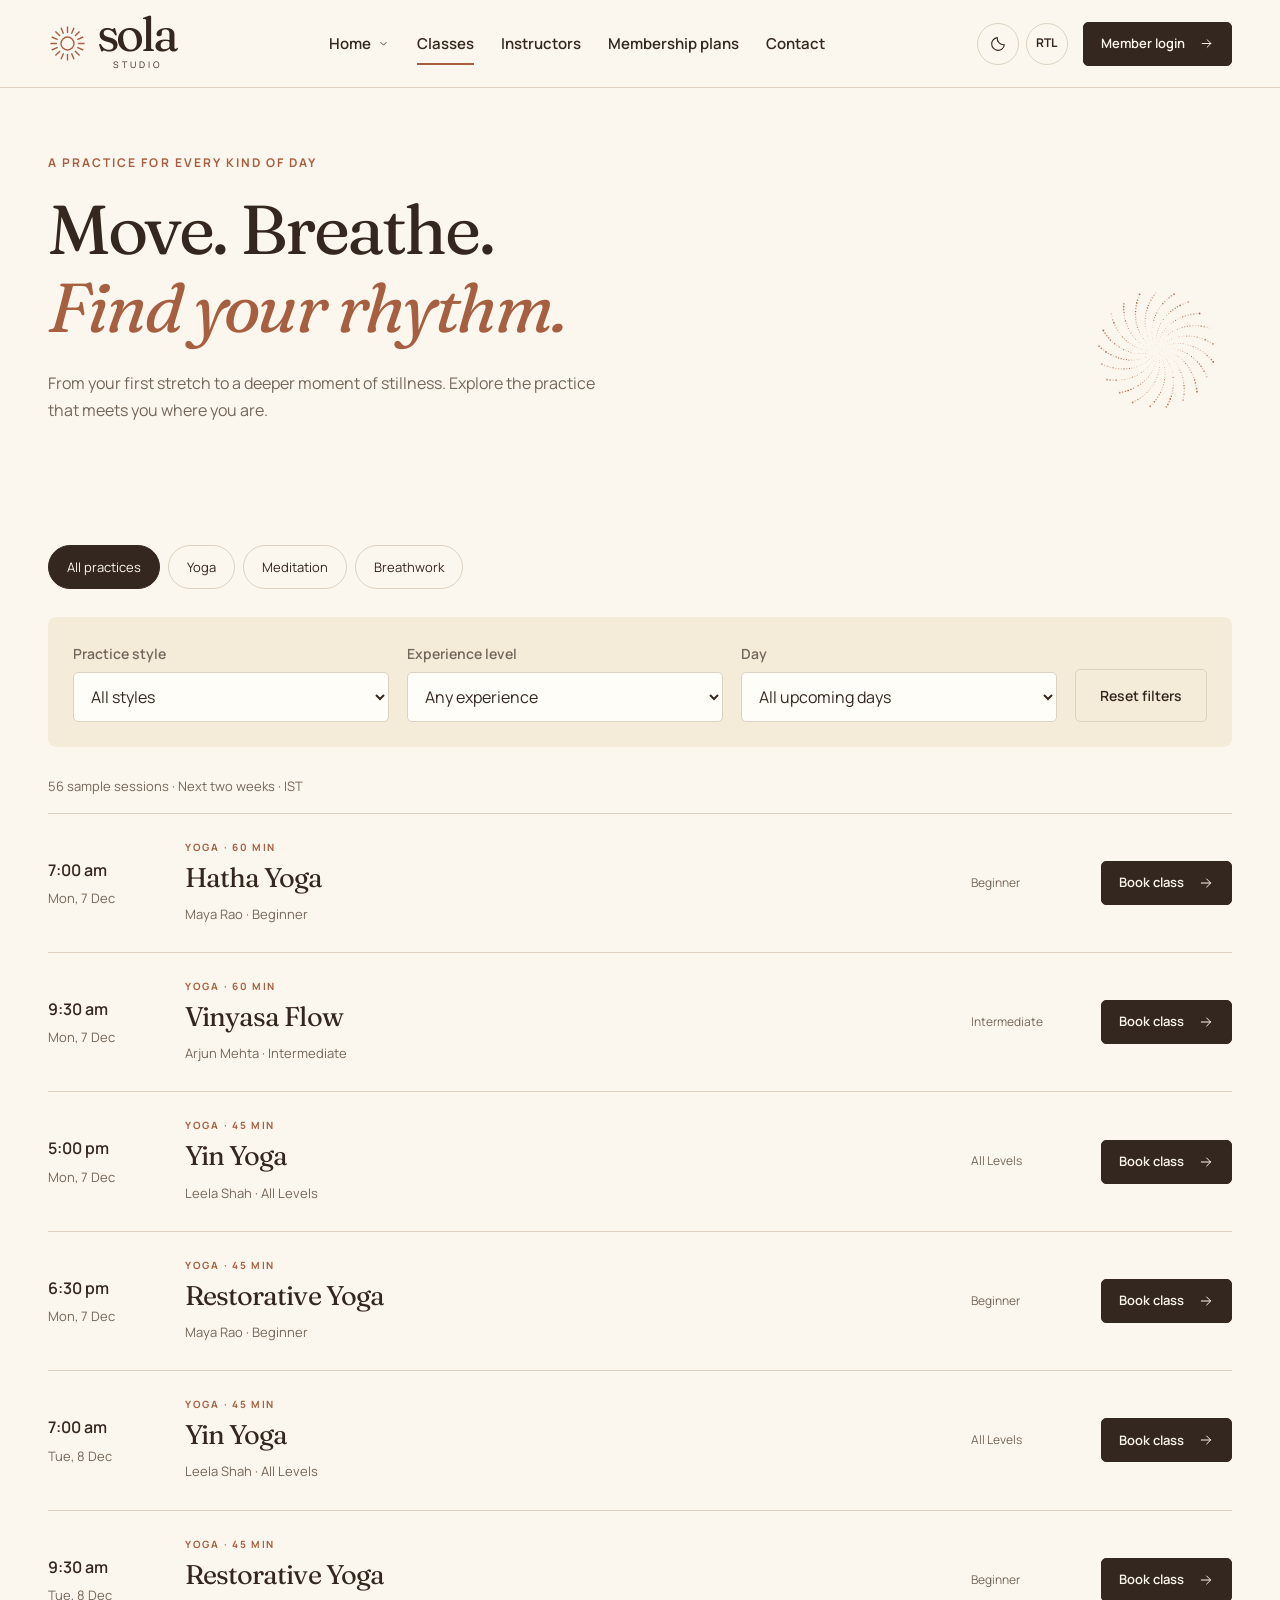
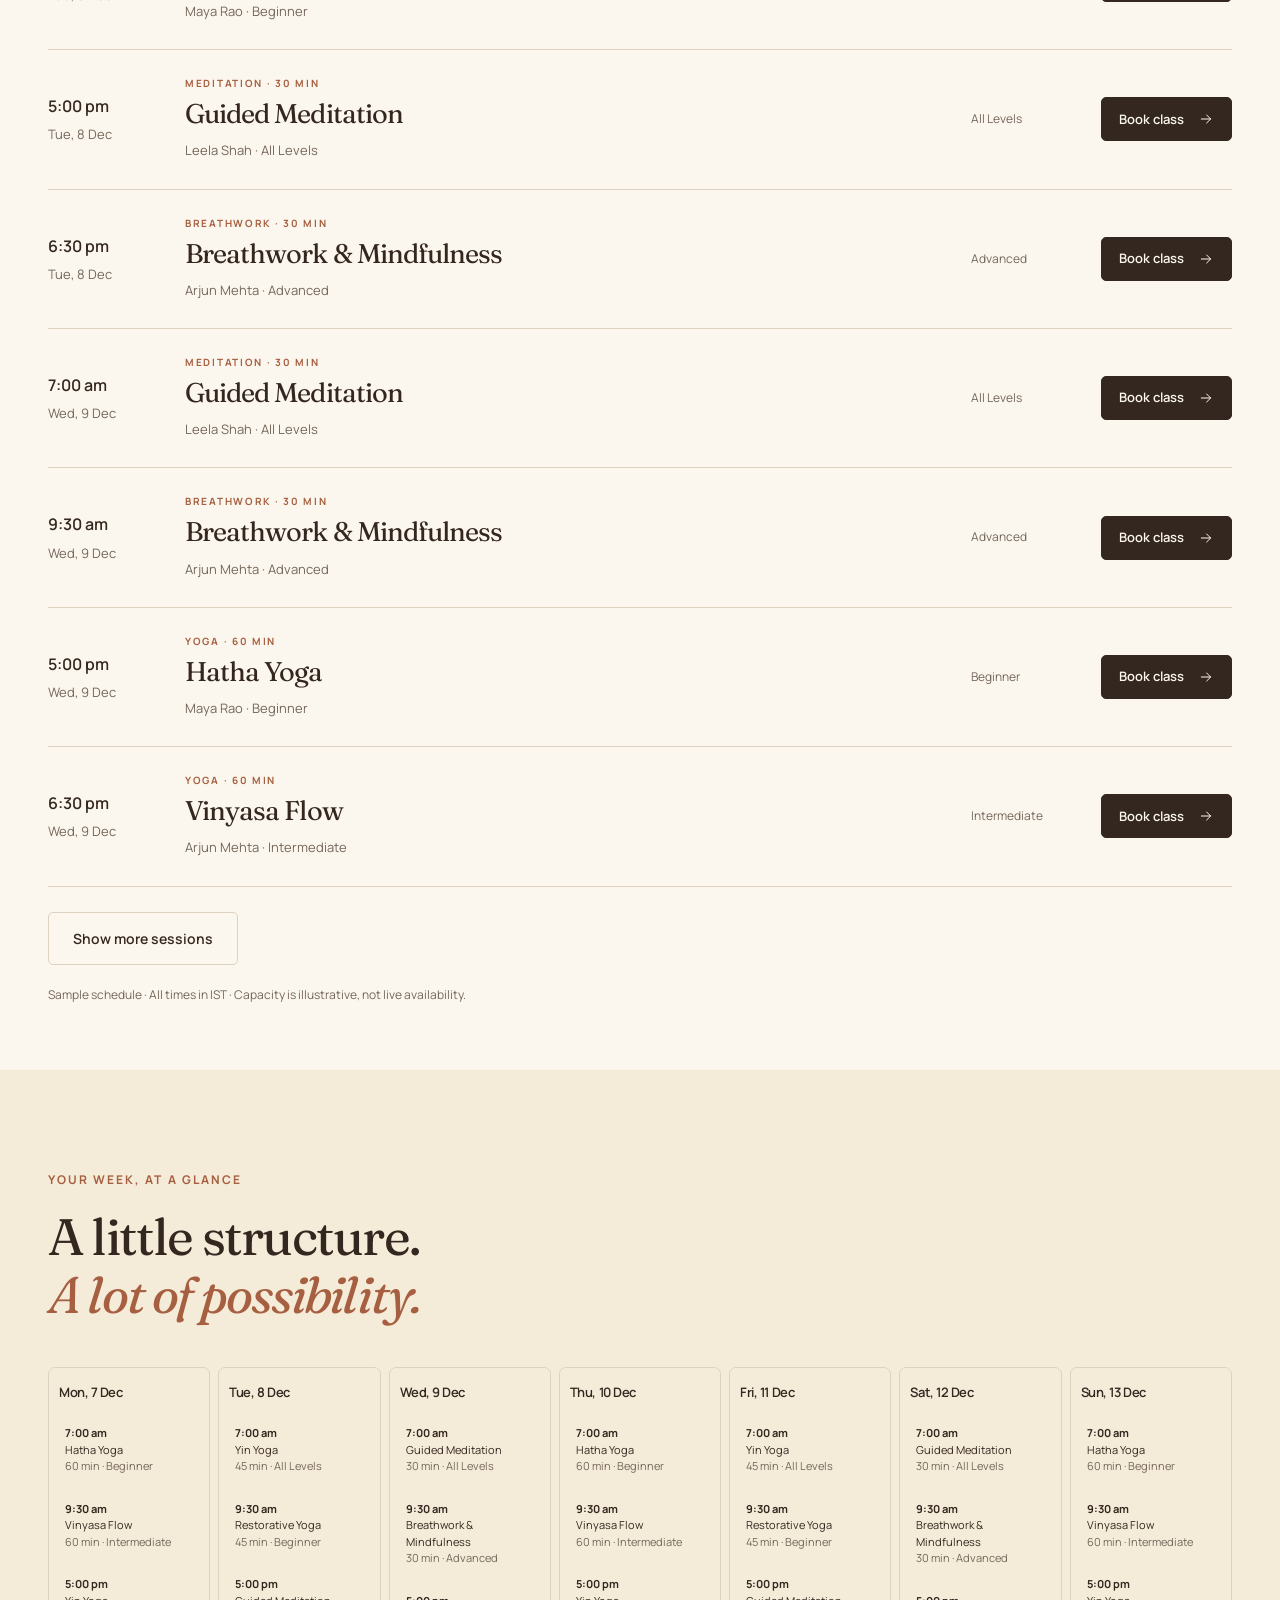
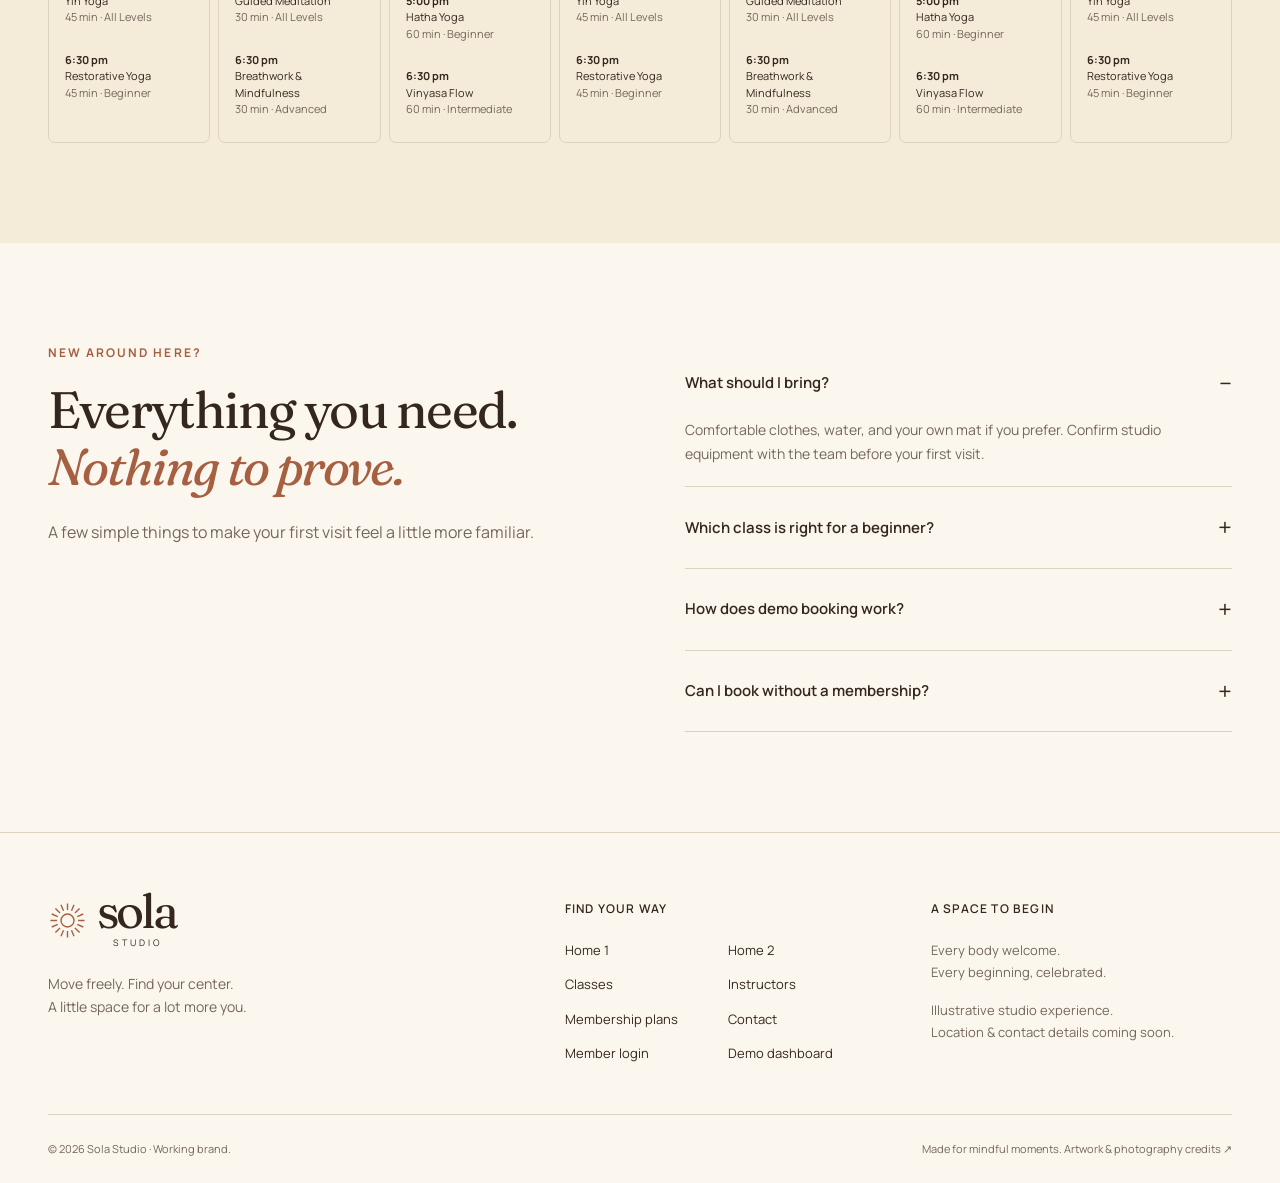
==== pages/classes.html @ 43e01eb2 "Build Sola Studio yoga and meditation website with member dashboard" ====
<!doctype html>
<html lang="en" dir="ltr">
  <head>
    <meta charset="utf-8" />
    <meta name="viewport" content="width=device-width,initial-scale=1" />
    <meta
      name="description"
      content="Sola Studio — yoga, meditation, and a little breathing room. Discover your practice, explore sample classes, and find your rhythm."
    />
    <meta name="theme-color" content="#FCF7EE" />
    <title>Find your next class · Sola Studio</title>
    <link rel="icon" type="image/svg+xml" href="../assets/graphics/logo.svg" />
    <link rel="stylesheet" href="../assets/css/fonts.css" />
    <link rel="stylesheet" href="../assets/css/style.css" />
    <link rel="stylesheet" href="../assets/css/dark-mode.css" />
    <link rel="stylesheet" href="../assets/css/rtl.css" />
    <script>
      try {
        document.documentElement.dataset.theme =
          JSON.parse(localStorage.getItem("sola-theme")) || "light";
        document.documentElement.dir =
          JSON.parse(localStorage.getItem("sola-direction")) || "ltr";
      } catch (e) {}
    </script>
    <script defer src="../assets/js/site-config.js"></script>
    <script defer src="../assets/js/class-data.js"></script>
    <script defer src="../assets/js/membership-data.js"></script>
    <script defer src="../assets/js/booking.js"></script>
    <script defer src="../assets/js/main.js"></script>
    <script defer src="../assets/js/public.js"></script>
  </head>
  <body data-page="classes">
    <a class="skip" href="#main">Skip to content</a>
    <header class="site-header" id="site-header"></header>
    <main id="main">
      <section class="wrap page-intro">
        <div class="intro-row">
          <div>
            <span class="eyebrow">A practice for every kind of day</span>
            <h1>Move. Breathe.<br /><em>Find your rhythm.</em></h1>
            <p>
              From your first stretch to a deeper moment of stillness. Explore
              the practice that meets you where you are.
            </p>
          </div>
          <img
            class="intro-art"
            src="../assets/graphics/organic-spiral.svg"
            alt=""
            aria-hidden="true"
          />
        </div>
      </section>
      <section class="wrap section-sm">
        <div
          class="days"
          id="style-chips"
          aria-label="Filter by practice category"
        ></div>
        <form class="filters" id="class-filters">
          <div class="field">
            <label for="class-style">Practice style</label
            ><select id="class-style">
              <option value="all">All styles</option>
              <option>Yoga</option>
              <option>Meditation</option>
              <option>Breathwork</option>
            </select>
          </div>
          <div class="field">
            <label for="class-level">Experience level</label
            ><select id="class-level">
              <option value="all">Any experience</option>
              <option>Beginner</option>
              <option>Intermediate</option>
              <option>Advanced</option>
              <option>All Levels</option>
            </select>
          </div>
          <div class="field">
            <label for="class-date">Day</label
            ><select id="class-date">
              <option value="all">All upcoming days</option>
            </select>
          </div>
          <button class="btn outline" type="reset">Reset filters</button>
        </form>
        <p id="class-count" class="results-count" aria-live="polite"></p>
        <div id="class-list"></div>
        <button id="load-classes" class="btn outline" style="margin-top: 25px">
          Show more sessions
        </button>
        <p class="schedule-note">
          Sample schedule · All times in IST · Capacity is illustrative, not
          live availability.
        </p>
      </section>
      <section class="practice-section section">
        <div class="wrap">
          <div class="section-heading">
            <div>
              <span class="eyebrow">Your week, at a glance</span>
              <h2>A little structure.<br /><em>A lot of possibility.</em></h2>
            </div>
          </div>
          <div
            class="timetable"
            id="weekly-timetable"
            tabindex="0"
            role="region"
            aria-label="Weekly class timetable, scroll horizontally on small screens"
          ></div>
        </div>
      </section>
      <section class="wrap section">
        <div class="first-visit">
          <div>
            <span class="eyebrow">New around here?</span>
            <h2>Everything you need.<br /><em>Nothing to prove.</em></h2>
            <p style="margin-top: 23px">
              A few simple things to make your first visit feel a little more
              familiar.
            </p>
          </div>
          <div class="faq-list">
            <details open>
              <summary>What should I bring?</summary>
              <p>
                Comfortable clothes, water, and your own mat if you prefer.
                Confirm studio equipment with the team before your first visit.
              </p>
            </details>
            <details>
              <summary>Which class is right for a beginner?</summary>
              <p>
                Start with our Beginner Hatha or Restorative sessions. All
                Levels classes also offer a welcoming place to begin.
              </p>
            </details>
            <details>
              <summary>How does demo booking work?</summary>
              <p>
                Choose a session and open the demo member dashboard. One credit
                is held per eligible booking. Cancel any time before the sample
                session starts to restore your credit. This is a demonstration
                policy only.
              </p>
            </details>
            <details>
              <summary>Can I book without a membership?</summary>
              <p>
                Our illustrative Single Session plan gives you one credit. All
                plans and prices are examples until the studio confirms its
                offerings.
              </p>
            </details>
          </div>
        </div>
      </section>
    </main>
    <footer class="site-footer" id="site-footer"></footer>
    <button class="back-top" aria-label="Back to top" id="back-top">
      <svg
        width="20"
        height="20"
        viewBox="0 0 24 24"
        fill="none"
        stroke="currentColor"
        stroke-width="1.5"
        aria-hidden="true"
      >
        <path d="m6 13 6-6 6 6m-6-6v14" />
      </svg>
    </button>
    <div id="toast" role="status" aria-live="polite"></div>
    <dialog id="modal" aria-label="Details">
      <button class="icon-btn modal-close" aria-label="Close dialog">×</button>
      <div id="modal-body"></div>
    </dialog>
    <noscript
      ><p class="notice">
        JavaScript is required for navigation controls, class schedules, and the
        local demo dashboard. Please enable JavaScript to explore the full
        experience.
      </p></noscript
    >
  </body>
</html>
---- assets/css/fonts.css ----
@font-face {
  font-family: "Fraunces";
  font-style: italic;
  font-weight: 400;
  font-display: swap;
  src: url(../fonts/fraunces-italic-400.ttf) format("truetype");
}
@font-face {
  font-family: "Fraunces";
  font-style: italic;
  font-weight: 500;
  font-display: swap;
  src: url(../fonts/fraunces-italic-500.ttf) format("truetype");
}
@font-face {
  font-family: "Fraunces";
  font-style: normal;
  font-weight: 400;
  font-display: swap;
  src: url(../fonts/fraunces-400.ttf) format("truetype");
}
@font-face {
  font-family: "Fraunces";
  font-style: normal;
  font-weight: 500;
  font-display: swap;
  src: url(../fonts/fraunces-500.ttf) format("truetype");
}
@font-face {
  font-family: "Fraunces";
  font-style: normal;
  font-weight: 600;
  font-display: swap;
  src: url(../fonts/fraunces-600.ttf) format("truetype");
}
@font-face {
  font-family: "Manrope";
  font-style: normal;
  font-weight: 400;
  font-display: swap;
  src: url(../fonts/manrope-400.ttf) format("truetype");
}
@font-face {
  font-family: "Manrope";
  font-style: normal;
  font-weight: 500;
  font-display: swap;
  src: url(../fonts/manrope-500.ttf) format("truetype");
}
@font-face {
  font-family: "Manrope";
  font-style: normal;
  font-weight: 600;
  font-display: swap;
  src: url(../fonts/manrope-600.ttf) format("truetype");
}
@font-face {
  font-family: "Manrope";
  font-style: normal;
  font-weight: 700;
  font-display: swap;
  src: url(../fonts/manrope-700.ttf) format("truetype");
}
---- assets/css/style.css ----
:root {
  --bg: #fcf7ee;
  --surface: #f5ebd9;
  --paper: #fffdf8;
  --ink: #34271f;
  --muted: #74675b;
  --clay: #a65f40;
  --saffron: #f3c46c;
  --apricot: #e89b56;
  --line: #ddd2c1;
  --radius: 14px;
  --header: 88px;
  --shadow: 0 12px 38px #34271f0c;
  color-scheme: light;
}
* {
  box-sizing: border-box;
}
html {
  scroll-behavior: smooth;
  scroll-padding-top: 110px;
}
body {
  margin: 0;
  background: var(--bg);
  color: var(--ink);
  font:
    16px/1.7 Manrope,
    sans-serif;
}
button,
input,
select,
textarea {
  font: inherit;
}
button,
a,
input,
select,
textarea {
  -webkit-tap-highlight-color: transparent;
}
a {
  color: inherit;
  text-decoration: none;
}
button {
  color: inherit;
  cursor: pointer;
}
button:disabled {
  cursor: default;
  opacity: 0.65;
}
button svg,
a svg {
  flex-shrink: 0;
}
button {
  border: 0;
  background: none;
}
img {
  max-width: 100%;
  display: block;
}
svg {
  vertical-align: middle;
  flex-shrink: 0;
}
h1,
h2,
h3,
h4,
p {
  margin: 0;
}
h1,
h2,
h3,
h4 {
  font-family: Fraunces, Georgia, serif;
  font-weight: 400;
  line-height: 1.12;
  letter-spacing: -0.035em;
}
h1 {
  font-size: clamp(46px, 5.9vw, 88px);
}
h2 {
  font-size: clamp(36px, 4vw, 56px);
}
h3 {
  font-size: 29px;
}
p {
  color: var(--muted);
}
p + p {
  margin-top: 16px;
}
small {
  font-size: 14px;
  line-height: 1.6;
  color: var(--muted);
}
em {
  font-weight: 400;
  color: var(--clay);
}
::selection {
  background: var(--saffron);
  color: #34271f;
}
:focus-visible {
  outline: 3px solid var(--clay);
  outline-offset: 5px;
}
.skip {
  position: fixed;
  top: -100px;
  left: 20px;
  z-index: 1000;
  background: var(--ink);
  color: var(--bg);
  padding: 12px 20px;
}
.skip:focus {
  top: 10px;
}
.wrap {
  max-width: 1280px;
  margin-inline: auto;
  padding-inline: 48px;
}
.section {
  padding-block: 100px;
}
.section-sm {
  padding-block: 65px;
}
.eyebrow {
  text-transform: uppercase;
  font-size: 12px;
  letter-spacing: 0.17em;
  font-weight: 700;
  display: block;
  color: var(--clay);
  margin-bottom: 18px;
}
.eyebrow:empty {
  display: none;
}
.section-heading {
  display: flex;
  justify-content: space-between;
  align-items: end;
  gap: 28px;
  margin-bottom: 44px;
}
.section-heading h2 {
  max-width: 660px;
}
.section-heading p {
  max-width: 380px;
}
.section-heading .text-link {
  white-space: nowrap;
}
.text-link {
  display: inline-flex;
  align-items: center;
  gap: 15px;
  border-bottom: 1px solid var(--ink);
  padding-bottom: 5px;
  font-size: 14px;
  font-weight: 700;
}
.text-link:hover {
  color: var(--clay);
  border-color: var(--clay);
}
.btn {
  display: inline-flex;
  align-items: center;
  justify-content: center;
  gap: 22px;
  background: var(--ink);
  color: var(--bg);
  border: 1px solid var(--ink);
  border-radius: 5px;
  padding: 15px 24px;
  font-size: 14px;
  font-weight: 600;
  line-height: 1.5;
  min-height: 50px;
  transition: transform 0.2s;
}
.btn:hover:not(:disabled) {
  background: var(--clay);
  border-color: var(--clay);
  color: var(--paper);
  transform: translateY(-2px);
}
.btn.outline {
  background: transparent;
  color: var(--ink);
  border-color: var(--line);
}
.btn.outline:hover:not(:disabled) {
  border-color: var(--ink);
  background: var(--surface);
  color: var(--ink);
}
.btn.saffron {
  background: var(--saffron);
  color: #34271f;
  border-color: var(--saffron);
}
.btn.small {
  padding: 10px 17px;
  min-height: 44px;
  font-size: 13px;
  gap: 14px;
}
.actions {
  display: flex;
  align-items: center;
  gap: 14px;
  flex-wrap: wrap;
}
.icon-btn {
  display: inline-flex;
  align-items: center;
  justify-content: center;
  width: 42px;
  height: 42px;
  border: 1px solid var(--line);
  border-radius: 50%;
  flex-shrink: 0;
}
.icon-btn:hover {
  background: var(--surface);
}
.text-button {
  font: inherit;
  letter-spacing: inherit;
  padding: 0;
  text-align: start;
}
.text-button:hover {
  text-decoration: underline;
  text-underline-offset: 5px;
}
.pill {
  padding: 5px 12px;
  border: 1px solid var(--line);
  border-radius: 30px;
  font-size: 12px;
  display: inline-block;
  color: var(--muted);
}
.site-header {
  height: var(--header);
  position: sticky;
  top: 0;
  z-index: 50;
  background: var(--bg);
  border-bottom: 1px solid var(--line);
}
.nav-wrap {
  height: 100%;
  display: flex;
  align-items: center;
  justify-content: space-between;
  gap: 28px;
  max-width: 1440px;
  margin: auto;
  padding-inline: 48px;
}
.brand {
  display: inline-flex;
  align-items: center;
  gap: 10px;
  flex-shrink: 0;
}
.brand > span {
  font:
    48px/0.65 Fraunces,
    serif;
  letter-spacing: -0.06em;
}
.brand-sub {
  display: block;
  font:
    9px/1 Manrope,
    sans-serif;
  letter-spacing: 0.34em;
  text-align: center;
  margin-top: 11px;
  margin-inline-start: 3px;
}
.public-nav {
  display: flex;
  align-items: center;
  gap: 27px;
  font-size: 15px;
  font-weight: 600;
}
.public-nav > a,
.home-menu > summary {
  padding-block: 18px;
  position: relative;
}
.public-nav > a[aria-current="page"]:after {
  content: "";
  position: absolute;
  bottom: 9px;
  left: 0;
  right: 0;
  height: 2px;
  background: var(--clay);
}
.public-nav a:hover,
.home-menu summary:hover {
  color: var(--clay);
}
.home-menu {
  position: relative;
}
.home-menu summary {
  cursor: pointer;
  list-style: none;
  display: flex;
  align-items: center;
  gap: 6px;
}
.home-menu summary::-webkit-details-marker {
  display: none;
}
.dropdown {
  position: absolute;
  top: 100%;
  inset-inline-start: -20px;
  width: 190px;
  padding: 10px;
  background: var(--paper);
  box-shadow: var(--shadow);
  border: 1px solid var(--line);
  border-radius: 8px;
}
.dropdown a {
  display: block;
  padding: 10px;
  border-radius: 4px;
}
.dropdown a:hover {
  background: var(--surface);
}
.nav-tools {
  display: flex;
  align-items: center;
  gap: 7px;
}
.direction-toggle {
  font-size: 12px;
  font-weight: 700;
}
.mobile-menu {
  display: none;
}
.nav-login {
  margin-inline-start: 8px;
}
.hero {
  position: relative;
  overflow: hidden;
}
.hero-grid {
  display: grid;
  grid-template-columns: 1.03fr 1fr;
  align-items: center;
  gap: 50px;
  padding-block: 65px 64px;
  min-height: 690px;
}
.hero-copy {
  position: relative;
  z-index: 2;
}
.hero-copy .eyebrow {
  display: flex;
  align-items: center;
  gap: 10px;
}
.hero-copy .eyebrow:before {
  content: "";
  width: 25px;
  height: 1px;
  background: var(--clay);
}
.hero h1 {
  font-size: clamp(50px, 5.8vw, 84px);
  max-width: 620px;
  line-height: 1.08;
  letter-spacing: -0.055em;
}
.hero-copy > p {
  font-size: 16px;
  max-width: 420px;
  margin-top: 27px;
  line-height: 1.9;
}
.hero-copy .actions {
  margin-top: 31px;
}
.hero-footnote {
  display: flex;
  gap: 10px;
  align-items: center;
  color: var(--muted);
  font-size: 12px;
  margin-top: 31px;
}
.hero-visual {
  position: relative;
  isolation: isolate;
  min-width: 0;
  padding-inline: 30px 0;
  padding-top: 20px;
}
.hero-photo {
  width: 100%;
  height: 525px;
  object-fit: cover;
  object-position: 49% center;
  border-radius: 240px 240px 10px 10px;
}
.solar-orbit {
  position: absolute;
  width: 420px;
  max-width: none;
  inset-inline-start: -80px;
  top: 13px;
  z-index: -1;
  animation: orbit 65s linear infinite;
}
.hero-visual:after {
  content: "";
  width: 140px;
  height: 140px;
  border-radius: 50%;
  background: var(--saffron);
  position: absolute;
  inset-inline-end: -48px;
  bottom: 45px;
  z-index: -1;
}
.photo-note {
  position: absolute;
  bottom: 25px;
  inset-inline-start: -5px;
  background: var(--paper);
  padding: 17px 24px;
  border: 1px solid var(--line);
  border-radius: 6px;
  box-shadow: var(--shadow);
  display: flex;
  align-items: center;
  gap: 16px;
  font-size: 13px;
  line-height: 1.6;
}
.photo-note svg {
  color: var(--clay);
}
.photo-note strong {
  font-weight: 600;
}
.photo-note span {
  color: var(--muted);
  font-size: 11px;
}
.motion-toggle {
  position: absolute;
  top: 22px;
  inset-inline-end: 7px;
  width: 36px;
  height: 36px;
  border: 1px solid var(--line);
  border-radius: 50%;
  background: var(--paper);
  font-size: 13px;
  z-index: 2;
}
.paused .solar-orbit {
  animation-play-state: paused;
}
@keyframes orbit {
  to {
    transform: rotate(360deg);
  }
}
.values-strip {
  border-block: 1px solid var(--line);
  padding-block: 23px;
  display: flex;
  justify-content: space-between;
  align-items: center;
  gap: 22px;
  font-size: 13px;
  font-weight: 500;
}
.values-strip span {
  display: flex;
  align-items: center;
  gap: 14px;
}
.values-strip svg {
  color: var(--clay);
}
.about-grid {
  display: grid;
  grid-template-columns: 1.08fr 1fr;
  gap: 90px;
  align-items: center;
}
.about-photos {
  display: grid;
  grid-template-columns: 1.2fr 0.8fr;
  gap: 16px;
  align-items: end;
}
.about-photos img:first-child {
  width: 100%;
  height: 390px;
  object-fit: cover;
  border-radius: 160px 160px 5px 5px;
}
.about-photos img:nth-child(2) {
  height: 260px;
  width: 100%;
  object-fit: cover;
  border-radius: 5px;
  margin-bottom: 30px;
}
.about-copy p {
  margin-block: 25px;
}
.about-copy .mini-note {
  display: flex;
  align-items: center;
  gap: 10px;
  font-size: 13px;
  margin-bottom: 24px;
}
.practice-section {
  background: var(--surface);
}
.practice-layout {
  display: grid;
  grid-template-columns: 0.8fr 1.2fr;
  gap: 65px;
  align-items: start;
}
.practice-tabs {
  display: grid;
  border-top: 1px solid var(--line);
}
.practice-tab {
  display: flex;
  align-items: center;
  justify-content: space-between;
  gap: 20px;
  padding: 18px 0;
  border-bottom: 1px solid var(--line);
  text-align: start;
  color: var(--muted);
  font:
    26px Fraunces,
    serif;
}
.practice-tab span {
  font:
    11px Manrope,
    sans-serif;
  margin-inline-end: auto;
  margin-inline-start: 16px;
  color: var(--muted);
}
.practice-tab[aria-selected="true"] {
  color: var(--ink);
}
.practice-tab[aria-selected="true"] svg {
  color: var(--clay);
  transform: rotate(-35deg);
}
.practice-panel {
  position: relative;
  min-width: 0;
}
.practice-panel > img {
  height: 300px;
  object-fit: cover;
  width: 100%;
  border-radius: 8px;
}
.practice-panel-content {
  display: flex;
  justify-content: space-between;
  gap: 30px;
  margin-top: 25px;
}
.practice-panel-content p {
  max-width: 390px;
  font-size: 15px;
}
.practice-panel-content h3 {
  margin-block: 8px 16px;
}
.practice-panel-content .actions {
  margin-top: 22px;
}
.practice-meta {
  display: flex;
  gap: 8px;
  flex-wrap: wrap;
}
.practice-art {
  width: 90px;
  height: 90px;
  align-self: center;
  opacity: 0.75;
}
.days {
  display: flex;
  gap: 8px;
  flex-wrap: wrap;
  margin-bottom: 28px;
}
.day-btn,
.chip {
  padding: 10px 18px;
  border: 1px solid var(--line);
  border-radius: 40px;
  font-size: 13px;
  background: transparent;
  min-height: 44px;
}
.day-btn[aria-pressed="true"],
.chip[aria-pressed="true"] {
  background: var(--ink);
  border-color: var(--ink);
  color: var(--bg);
}
.session-row {
  display: flex;
  gap: 25px;
  align-items: center;
  border-top: 1px solid var(--line);
  padding: 25px 0;
}
.session-row:last-child {
  border-bottom: 1px solid var(--line);
}
.session-time {
  min-width: 112px;
  display: flex;
  flex-direction: column;
  gap: 3px;
}
.session-time strong {
  font-size: 16px;
  font-weight: 600;
}
.session-time span,
.session-info > span:last-child {
  color: var(--muted);
  font-size: 13px;
}
.session-info {
  flex: 1;
}
.session-info .eyebrow {
  font-size: 10px;
  margin-bottom: 7px;
}
.session-info h3 {
  font-size: 27px;
  margin-bottom: 7px;
}
.session-level {
  font-size: 12px;
  min-width: 105px;
  color: var(--muted);
}
.session-action {
  flex-shrink: 0;
}
.schedule-note {
  margin-top: 20px;
  font-size: 12px;
}
.slow-panel {
  background: var(--saffron);
  color: #34271f;
  overflow: hidden;
  position: relative;
}
.slow-grid {
  display: grid;
  grid-template-columns: 0.85fr 1.15fr;
  gap: 100px;
  align-items: center;
  padding-block: 65px;
}
.slow-art {
  max-height: 360px;
  max-width: 100%;
  width: 100%;
  object-fit: contain;
}
.slow-panel h2 {
  font-size: clamp(40px, 4.5vw, 65px);
  max-width: 600px;
}
.slow-panel em {
  color: #8b4c32;
}
.slow-panel p {
  color: #65503c;
  max-width: 440px;
  margin-block: 25px;
}
.slow-panel .eyebrow {
  color: #6b4530;
}
.slow-panel .text-link {
  color: #34271f;
  border-color: #34271f;
}
.guides-grid {
  display: grid;
  grid-template-columns: repeat(3, 1fr);
  gap: 28px;
}
.guide-portrait {
  height: 350px;
  width: 100%;
  object-fit: cover;
  object-position: center 35%;
  border-radius: 150px 150px 5px 5px;
}
.guide-card:nth-child(2) {
  margin-top: 50px;
}
.guide-card:nth-child(3) .guide-portrait {
  border-radius: 5px 5px 150px 5px;
}
.guide-name {
  display: flex;
  align-items: center;
  justify-content: space-between;
  margin-top: 20px;
}
.guide-name h3 {
  font-size: 29px;
}
.guide-card p {
  font-size: 13px;
  margin-top: 8px;
}
.guide-card .text-link {
  margin-top: 15px;
}
.sample-label {
  font-size: 12px;
  margin-top: 28px;
  max-width: 700px;
}
.plans-section {
  background: var(--surface);
}
.plans-grid {
  display: grid;
  grid-template-columns: repeat(3, 1fr);
  gap: 20px;
}
.plan {
  background: var(--paper);
  border: 1px solid var(--line);
  border-radius: 8px;
  padding: 33px 28px;
  position: relative;
  display: flex;
  flex-direction: column;
}
.plan h3 {
  font-size: 29px;
  margin-bottom: 13px;
}
.plan p {
  font-size: 15px;
}
.plan .eyebrow {
  font-size: 10px;
  letter-spacing: 0.13em;
}
.price {
  font-family: Fraunces, serif;
  font-size: 43px;
  margin-block: 23px;
}
.price span {
  font:
    12px Manrope,
    sans-serif;
  color: var(--muted);
}
.plan ul {
  list-style: none;
  margin: 0 0 28px;
  padding: 0;
  font-size: 14px;
  display: grid;
  gap: 12px;
}
.plan li {
  display: flex;
  gap: 9px;
  align-items: center;
}
.plan li svg {
  color: var(--clay);
}
.plan .btn {
  margin-top: auto;
  gap: 12px;
}
.plan small {
  font-size: 11px;
  margin-top: 15px;
}
.plan.featured {
  background: #eed2a5;
  border-color: #c59b65;
  color: #34271f;
}
.plan.featured p,
.plan.featured small,
.plan.featured .price span {
  color: #65503c;
}
.plan.featured .eyebrow {
  color: #75402a;
}
.plan.featured .btn {
  background: #34271f;
  color: #fcf7ee;
  border-color: #34271f;
}
.plan-tag {
  position: absolute;
  top: -13px;
  inset-inline-end: 18px;
  font-size: 10px;
  background: #34271f;
  color: #fcf7ee;
  padding: 4px 12px;
  border-radius: 15px;
}
.closing {
  display: grid;
  grid-template-columns: 1fr 1fr;
  background: var(--surface);
  border-radius: 8px;
  overflow: hidden;
  min-height: 390px;
}
.closing > img {
  height: 390px;
  width: 100%;
  object-fit: cover;
}
.closing-copy {
  padding: 55px;
  display: flex;
  align-items: start;
  flex-direction: column;
  justify-content: center;
}
.closing-copy h2 {
  font-size: 47px;
}
.closing-copy p {
  margin-block: 22px;
  font-size: 14px;
}
.site-footer {
  border-top: 1px solid var(--line);
  padding-block: 62px 25px;
}
.footer-top {
  display: grid;
  grid-template-columns: 1.5fr 1fr 1fr;
  gap: 65px;
}
.footer-brand p {
  max-width: 280px;
  margin-top: 23px;
  font-size: 14px;
}
.footer-links {
  display: grid;
  grid-template-columns: 1fr 1fr;
  gap: 12px 25px;
  font-size: 13px;
  align-content: start;
}
.footer-links a:hover {
  text-decoration: underline;
}
.footer-top > div > h3 {
  font:
    600 12px Manrope,
    sans-serif;
  letter-spacing: 0.1em;
  text-transform: uppercase;
  margin-block: 5px 22px;
}
.footer-message p {
  font-size: 13px;
}
.footer-bottom {
  display: flex;
  justify-content: space-between;
  gap: 25px;
  border-top: 1px solid var(--line);
  padding-top: 25px;
  margin-top: 50px;
  font-size: 11px;
  color: var(--muted);
}
.back-top {
  position: fixed;
  inset-inline-end: 25px;
  bottom: 25px;
  background: var(--ink);
  color: var(--bg);
  width: 46px;
  height: 46px;
  border-radius: 50%;
  z-index: 40;
  box-shadow: var(--shadow);
  opacity: 0;
  pointer-events: none;
  transform: translateY(10px);
  transition: 0.2s;
}
.back-top.show {
  opacity: 1;
  pointer-events: auto;
  transform: none;
}
#toast {
  position: fixed;
  bottom: 28px;
  left: 50%;
  transform: translate(-50%, 20px);
  padding: 15px 22px;
  background: var(--ink);
  color: var(--bg);
  border: 1px solid var(--line);
  border-radius: 8px;
  max-width: calc(100% - 40px);
  width: max-content;
  z-index: 200;
  box-shadow: var(--shadow);
  font-size: 14px;
  opacity: 0;
  pointer-events: none;
  transition: 0.2s;
}
#toast.visible {
  opacity: 1;
  transform: translate(-50%, 0);
}
dialog {
  padding: 45px;
  border: 1px solid var(--line);
  background: var(--paper);
  color: var(--ink);
  border-radius: 16px;
  max-width: 600px;
  width: calc(100% - 32px);
  max-height: 85dvh;
  overflow: auto;
}
dialog::backdrop {
  background: #211c1980;
  backdrop-filter: blur(4px);
}
dialog h2 {
  font-size: 40px;
  margin-bottom: 20px;
}
dialog p {
  margin-block: 15px;
}
dialog .modal-close {
  position: absolute;
  top: 12px;
  inset-inline-end: 12px;
  width: 34px;
  height: 34px;
}
.details-list {
  padding: 0;
  margin-block: 25px;
}
.details-list > div {
  display: flex;
  gap: 25px;
  justify-content: space-between;
  border-bottom: 1px solid var(--line);
  padding-block: 12px;
  font-size: 13px;
}
.details-list dt {
  color: var(--muted);
}
.details-list dd {
  margin: 0;
  text-align: end;
}
.notice {
  font-size: 13px;
  border: 1px solid var(--line);
  padding: 15px;
  border-radius: 6px;
  background: var(--surface);
  color: var(--muted);
}
.page-intro {
  padding-block: 65px 55px;
  position: relative;
}
.page-intro h1 {
  font-size: clamp(48px, 5.4vw, 75px);
  max-width: 900px;
}
.page-intro p {
  max-width: 580px;
  margin-top: 24px;
}
.intro-row {
  display: flex;
  justify-content: space-between;
  gap: 40px;
  align-items: end;
}
.intro-art {
  width: 150px;
  height: 150px;
  object-fit: contain;
}
.filters {
  background: var(--surface);
  padding: 25px;
  border-radius: 8px;
  display: flex;
  gap: 18px;
  align-items: end;
  flex-wrap: wrap;
  margin-bottom: 28px;
}
.field {
  display: grid;
  gap: 7px;
  flex: 1;
  min-width: 140px;
}
.field label,
.field > span {
  font-size: 14px;
  font-weight: 600;
  color: var(--muted);
}
input:not([type="checkbox"]):not([type="range"]),
select,
textarea {
  border: 1px solid var(--line);
  border-radius: 5px;
  background: var(--paper);
  color: var(--ink);
  padding: 12px 13px;
  width: 100%;
  min-height: 48px;
  max-width: 100%;
}
select {
  cursor: pointer;
}
textarea {
  resize: vertical;
  min-height: 120px;
}
.filters .btn {
  min-height: 48px;
}
.results-count {
  font-size: 13px;
  color: var(--muted);
  margin-bottom: 15px;
}
.empty {
  border: 1px dashed var(--line);
  border-radius: 8px;
  padding: 40px;
  text-align: center;
}
.empty p {
  margin-top: 15px;
}
.first-visit {
  display: grid;
  grid-template-columns: 1fr 1fr;
  gap: 90px;
  align-items: start;
}
.faq-list details {
  border-bottom: 1px solid var(--line);
  padding-block: 20px;
}
.faq-list summary {
  cursor: pointer;
  font-size: 15px;
  font-weight: 600;
  list-style: none;
  display: flex;
  justify-content: space-between;
  align-items: center;
  gap: 20px;
}
.faq-list summary:after {
  content: "+";
  font-size: 24px;
  font-weight: 400;
}
.faq-list details[open] summary:after {
  content: "−";
}
.faq-list p {
  font-size: 14px;
  margin-top: 15px;
}
.timetable {
  display: grid;
  grid-template-columns: repeat(7, 1fr);
  gap: 8px;
  overflow: auto;
}
.timetable > div {
  min-width: 105px;
  border: 1px solid var(--line);
  border-radius: 7px;
  padding: 15px 10px;
}
.timetable h3 {
  font:
    600 13px Manrope,
    sans-serif;
  margin-bottom: 15px;
}
.timetable button {
  display: block;
  background: var(--surface);
  padding: 9px 6px;
  margin-top: 8px;
  text-align: start;
  border-radius: 4px;
  width: 100%;
  font-size: 11px;
  line-height: 1.5;
}
.timetable button span {
  display: block;
  color: var(--muted);
}
.alt-hero {
  display: grid;
  grid-template-columns: 1.15fr 0.85fr;
  gap: 65px;
  align-items: center;
  padding-block: 60px;
}
.alt-hero h1 {
  font-size: clamp(48px, 5.7vw, 80px);
}
.alt-hero p {
  max-width: 480px;
  margin-block: 25px;
}
.alt-visual {
  position: relative;
}
.alt-visual > img:first-child {
  height: 390px;
  width: 100%;
  object-fit: cover;
  border-radius: 8px 8px 180px 8px;
}
.alt-visual > img:last-child {
  position: absolute;
  width: 180px;
  bottom: -30px;
  inset-inline-start: -55px;
  background: var(--bg);
  border-radius: 50%;
}
.finder {
  border: 1px solid var(--line);
  border-radius: 10px;
  background: var(--paper);
  padding: 40px;
  box-shadow: var(--shadow);
}
.finder h2 {
  font-size: 37px;
  margin-bottom: 13px;
}
.finder .filters {
  margin-top: 28px;
  padding: 20px;
}
.finder-result {
  border-top: 1px solid var(--line);
  padding-top: 22px;
  margin-top: 20px;
}
.finder-result h3 {
  margin-bottom: 10px;
}
.finder-result p {
  font-size: 14px;
  margin-bottom: 15px;
}
.compare-practices {
  display: grid;
  grid-template-columns: 1fr 1fr;
  gap: 35px;
}
.compare-practices img {
  height: 310px;
  width: 100%;
  object-fit: cover;
  border-radius: 8px;
}
.compare-practices h3 {
  margin-block: 22px 12px;
  font-size: 36px;
}
.compare-practices p {
  max-width: 470px;
  font-size: 14px;
  margin-bottom: 20px;
}
.day-story {
  display: grid;
  grid-template-columns: repeat(3, 1fr);
  gap: 38px;
}
.day-story article {
  border-top: 1px solid var(--line);
  padding-top: 20px;
}
.day-story h3 {
  margin-block: 20px 15px;
}
.day-story p {
  font-size: 14px;
}
.day-story img {
  height: 180px;
  object-fit: cover;
  width: 100%;
  margin-top: 24px;
  border-radius: 6px;
}
.workshop {
  padding: 55px;
  display: grid;
  grid-template-columns: 1fr 0.8fr;
  gap: 80px;
  align-items: center;
  background: var(--surface);
  border-radius: 8px;
}
.workshop .art-panel {
  border-radius: 100px 5px 100px 5px;
  overflow: hidden;
  background: var(--saffron);
  height: 290px;
}
.art-panel img {
  height: 100%;
  width: 100%;
  object-fit: cover;
  transform: scale(1.2);
}
.workshop p {
  margin-block: 22px;
}
.spotlight {
  display: grid;
  grid-template-columns: 0.85fr 1.15fr;
  gap: 75px;
  align-items: center;
}
.spotlight > img {
  width: 100%;
  max-height: 540px;
  object-fit: cover;
  border-radius: 200px 200px 8px 8px;
}
.spotlight p {
  margin-block: 25px;
}
.spotlight .specialty {
  font-size: 13px;
}
.instructor-list {
  display: grid;
  grid-template-columns: 1fr 1fr;
  gap: 65px;
}
.instructor-list img {
  height: 450px;
  width: 100%;
  object-fit: cover;
  border-radius: 8px;
  object-position: center 25%;
}
.instructor-list h3 {
  font-size: 36px;
  margin-block: 22px 10px;
}
.instructor-list p {
  font-size: 14px;
  margin-block: 15px 20px;
}
.membership-all .plans-grid {
  grid-template-columns: repeat(4, 1fr);
  gap: 16px;
}
.membership-all .plan {
  padding: 28px 21px;
}
.membership-all .plan h3 {
  font-size: 27px;
}
.membership-all .price {
  font-size: 37px;
}
.membership-all .plan .btn {
  font-size: 12px;
  padding-inline: 12px;
}
.comparison {
  display: grid;
  grid-template-columns: 1fr 1fr;
  gap: 70px;
  align-items: start;
}
.range-field {
  margin-top: 30px;
}
.range-field label {
  display: flex;
  justify-content: space-between;
  margin-bottom: 15px;
  font-size: 14px;
}
.range-field input {
  width: 100%;
  accent-color: var(--clay);
}
.comparison-result {
  padding: 30px;
  background: var(--paper);
  border: 1px solid var(--line);
  border-radius: 8px;
}
.comparison-result h3 {
  font-size: 30px;
  margin-bottom: 18px;
}
.comparison-row {
  display: flex;
  justify-content: space-between;
  border-bottom: 1px solid var(--line);
  padding-block: 14px;
  font-size: 13px;
  gap: 15px;
}
.comparison-result p {
  margin-top: 20px;
  font-size: 12px;
}
.contact-grid {
  display: grid;
  grid-template-columns: 1fr 1fr;
  gap: 85px;
}
.contact-visual img {
  height: 340px;
  width: 100%;
  object-fit: cover;
  border-radius: 6px 130px 6px 6px;
}
.contact-visual h3 {
  margin-top: 28px;
}
.contact-visual p {
  margin-block: 15px;
  font-size: 14px;
}
.form-grid {
  display: grid;
  grid-template-columns: 1fr 1fr;
  gap: 20px;
}
.form-grid .wide {
  grid-column: 1/-1;
}
.form-grid .field {
  min-width: 0;
}
.checkbox-field {
  display: flex;
  gap: 10px;
  align-items: start;
  font-size: 12px;
  color: var(--muted);
}
.checkbox-field input {
  margin-top: 5px;
  accent-color: var(--clay);
  width: 16px;
  height: 16px;
}
.login-layout {
  min-height: calc(100dvh - 88px);
  display: grid;
  grid-template-columns: 1fr 1fr;
}
.login-art {
  position: relative;
  min-height: 700px;
  overflow: hidden;
  background: var(--surface);
}
.login-art > img {
  width: 100%;
  height: 100%;
  object-fit: cover;
  position: absolute;
  filter: brightness(0.65);
}
.login-art-copy {
  position: relative;
  padding: 70px;
  color: #fff9ef;
  max-width: 600px;
  display: flex;
  height: 100%;
  flex-direction: column;
  justify-content: end;
}
.login-art h2 {
  font-size: 60px;
}
.login-art p {
  color: #fff1dc;
  margin-top: 25px;
  max-width: 350px;
}
.login-form-wrap {
  display: flex;
  justify-content: center;
  align-items: center;
  padding: 65px 60px;
}
.login-form {
  width: 100%;
  max-width: 420px;
}
.login-form h1 {
  font-size: 50px;
}
.login-form > p {
  font-size: 14px;
  margin-block: 20px 28px;
}
.login-form form {
  display: grid;
  gap: 20px;
}
.password-field {
  position: relative;
}
.password-field input {
  padding-inline-end: 65px !important;
}
.password-field button {
  position: absolute;
  inset-inline-end: 7px;
  top: 3px;
  height: 42px;
  font-size: 12px;
  font-weight: 600;
  padding-inline: 10px;
}
.login-form .btn {
  width: 100%;
}
.login-divider {
  display: flex;
  gap: 15px;
  align-items: center;
  color: var(--muted);
  font-size: 12px;
  margin-block: 24px;
}
.login-divider:before,
.login-divider:after {
  content: "";
  height: 1px;
  flex: 1;
  background: var(--line);
}
.login-form .notice {
  margin-top: 22px;
}
.form-feedback {
  font-size: 13px;
  color: var(--clay);
  margin-top: 14px;
}
.dashboard-shell {
  display: grid;
  grid-template-columns: 245px 1fr;
  min-height: 100dvh;
}
.dashboard-sidebar {
  position: sticky;
  top: 0;
  height: 100dvh;
  overflow-y: auto;
  padding: 35px 22px;
  background: var(--paper);
  border-inline-end: 1px solid var(--line);
  display: flex;
  flex-direction: column;
  z-index: 70;
}
.dashboard-sidebar .brand {
  margin-inline: 12px;
  margin-bottom: 42px;
}
.sidebar-label {
  font-size: 10px;
  letter-spacing: 0.15em;
  color: var(--muted);
  margin: 0 12px 17px;
}
.dashboard-nav {
  display: grid;
  gap: 6px;
}
.dashboard-nav a {
  display: flex;
  align-items: center;
  gap: 12px;
  font-size: 13px;
  padding: 12px 14px;
  border-radius: 6px;
  color: var(--muted);
}
.dashboard-nav a[aria-current="page"] {
  background: var(--surface);
  color: var(--ink);
  font-weight: 600;
}
.dashboard-nav a:hover {
  background: var(--surface);
}
.sidebar-bottom {
  margin-top: auto;
  padding: 25px 12px 0;
  display: grid;
  gap: 16px;
  font-size: 12px;
}
.sidebar-bottom a,
.sidebar-bottom button {
  display: flex;
  align-items: center;
  gap: 10px;
  padding: 0;
  text-align: start;
}
.dashboard-main {
  min-width: 0;
}
.dashboard-topbar {
  height: 78px;
  border-bottom: 1px solid var(--line);
  display: flex;
  align-items: center;
  justify-content: space-between;
  padding-inline: 38px;
  background: var(--paper);
  position: sticky;
  top: 0;
  z-index: 45;
  gap: 15px;
}
.dashboard-topbar > span {
  font-size: 12px;
  color: var(--muted);
}
.avatar {
  display: flex;
  width: 38px;
  height: 38px;
  background: var(--saffron);
  color: #34271f;
  border-radius: 50%;
  align-items: center;
  justify-content: center;
  font-size: 14px;
  font-weight: 600;
}
.dashboard-content {
  padding: 35px 38px;
  max-width: 1500px;
  margin: auto;
}
.demo-banner {
  padding: 10px 16px;
  background: var(--surface);
  border: 1px solid var(--line);
  border-radius: 6px;
  font-size: 11px;
  color: var(--muted);
  margin-bottom: 30px;
  display: flex;
  gap: 10px;
  align-items: center;
}
.demo-banner strong {
  color: var(--ink);
  font-size: 10px;
  letter-spacing: 0.05em;
  white-space: nowrap;
}
.dash-heading {
  display: flex;
  align-items: center;
  justify-content: space-between;
  gap: 25px;
  margin-bottom: 28px;
}
.dash-heading h1 {
  font-size: 39px;
}
.dash-heading p {
  font-size: 13px;
  margin-top: 10px;
}
.dash-heading .eyebrow {
  font-size: 10px;
  margin-bottom: 10px;
}
.stats-grid {
  display: grid;
  grid-template-columns: repeat(4, 1fr);
  gap: 17px;
  margin-bottom: 28px;
}
.stat-card {
  background: var(--paper);
  border: 1px solid var(--line);
  border-radius: 8px;
  padding: 23px;
}
.stat-card > div {
  display: flex;
  align-items: center;
  justify-content: space-between;
  font-size: 11px;
  color: var(--muted);
  gap: 10px;
}
.stat-card strong {
  display: block;
  font:
    40px Fraunces,
    serif;
  margin-block: 15px 7px;
}
.stat-card small {
  font-size: 11px;
}
.dash-grid {
  display: grid;
  grid-template-columns: 1.35fr 1fr;
  gap: 24px;
  margin-bottom: 25px;
}
.panel {
  background: var(--paper);
  border: 1px solid var(--line);
  border-radius: 8px;
  padding: 27px;
  min-width: 0;
}
.panel + .panel-block {
  margin-top: 25px;
}
.panel-title {
  display: flex;
  align-items: center;
  justify-content: space-between;
  gap: 15px;
  margin-bottom: 25px;
}
.panel-title h2 {
  font-size: 23px;
  letter-spacing: -0.02em;
}
.panel-title a {
  font-size: 11px;
  text-decoration: underline;
  text-underline-offset: 4px;
}
.next-session {
  background: var(--surface);
  border-radius: 6px;
  padding: 25px;
}
.next-session h3 {
  font-size: 32px;
  margin-block: 15px;
}
.next-session p {
  font-size: 13px;
}
.next-session .actions {
  margin-top: 23px;
}
.next-session .eyebrow {
  font-size: 10px;
}
.progress {
  width: 100%;
  height: 8px;
  background: var(--line);
  border-radius: 6px;
  overflow: hidden;
  margin-block: 20px;
}
.progress span {
  height: 100%;
  display: block;
  background: var(--clay);
  border-radius: 6px;
}
.usage-numbers {
  display: flex;
  justify-content: space-between;
  font-size: 12px;
  color: var(--muted);
}
.membership-summary h3 {
  font-size: 34px;
  margin-block: 12px;
}
.membership-summary > p {
  font-size: 12px;
}
.membership-summary .btn {
  margin-top: 25px;
}
.activity-list {
  list-style: none;
  padding: 0;
  margin: 0;
}
.activity-list li {
  display: flex;
  align-items: start;
  gap: 13px;
  border-bottom: 1px solid var(--line);
  padding-block: 16px;
  font-size: 13px;
}
.activity-list li:last-child {
  border-bottom: 0;
}
.activity-list small {
  display: block;
  font-size: 11px;
  margin-top: 4px;
}
.activity-dot {
  width: 8px;
  height: 8px;
  border-radius: 50%;
  background: var(--clay);
  margin-top: 9px;
  flex-shrink: 0;
}
.dash-section-title {
  font:
    400 25px Fraunces,
    serif;
  margin-block: 32px 20px;
}
.dashboard-content .session-row {
  gap: 18px;
  padding-block: 22px;
}
.dashboard-content .session-info h3 {
  font-size: 24px;
}
.dashboard-content .session-level {
  display: none;
}
.dashboard-content .session-time {
  min-width: 90px;
}
.dashboard-content .session-time strong {
  font-size: 14px;
}
.dashboard-content .session-time span {
  font-size: 11px;
}
.dashboard-content .session-info > span:last-child {
  font-size: 12px;
}
.dashboard-content .filters {
  background: var(--paper);
  border: 1px solid var(--line);
}
.dashboard-menu {
  display: none;
}
.drawer-backdrop {
  display: none;
}
.ledger {
  width: 100%;
  border-collapse: collapse;
  font-size: 13px;
}
.ledger th,
.ledger td {
  text-align: start;
  padding: 16px 12px;
  border-bottom: 1px solid var(--line);
}
.ledger th {
  font-size: 11px;
  color: var(--muted);
  font-weight: 500;
}
.ledger-scroll {
  overflow: auto;
}
.status {
  font-size: 10px;
  background: var(--surface);
  padding: 5px 10px;
  border-radius: 20px;
  white-space: nowrap;
}
.profile-form {
  display: grid;
  gap: 22px;
  max-width: 570px;
}
.settings-actions {
  display: grid;
  gap: 18px;
  margin-top: 28px;
}
.settings-row {
  display: flex;
  align-items: center;
  justify-content: space-between;
  gap: 20px;
  border-bottom: 1px solid var(--line);
  padding-block: 18px;
}
.settings-row p {
  font-size: 13px;
}
.settings-row h3 {
  font:
    600 14px Manrope,
    sans-serif;
  letter-spacing: 0;
  margin-bottom: 8px;
}
.danger {
  color: #a14431;
}
.renewal-grid {
  display: grid;
  grid-template-columns: 1fr 1fr;
  gap: 25px;
}
.renewal-grid .field {
  margin-block: 20px;
}
.renewal-grid .notice {
  margin-block: 20px;
}
.renewal-grid h2 {
  font-size: 29px;
}
.history-items {
  display: grid;
  gap: 12px;
}
.history-item {
  padding: 18px;
  border: 1px solid var(--line);
  border-radius: 6px;
  display: flex;
  align-items: center;
  justify-content: space-between;
  gap: 20px;
  font-size: 13px;
}
.history-item small {
  font-size: 12px;
}
.table-caption {
  font-size: 12px;
  margin-top: 20px;
}
@media (min-width: 1600px) {
  .wrap {
    max-width: 1380px;
  }
  .hero-grid {
    min-height: 760px;
    gap: 80px;
  }
  .hero-photo {
    height: 580px;
  }
  .hero h1 {
    font-size: 91px;
  }
  .hero-copy > p {
    font-size: 18px;
  }
  .solar-orbit {
    width: 470px;
  }
}
@media (max-width: 1190px) {
  .wrap {
    padding-inline: 32px;
  }
  .nav-wrap {
    padding-inline: 30px;
    gap: 20px;
  }
  .public-nav {
    gap: 17px;
    font-size: 12px;
  }
  .nav-tools .icon-btn {
    width: 36px;
    height: 36px;
  }
  .nav-login {
    font-size: 12px;
    padding: 11px 14px;
    gap: 10px;
  }
  .hero-grid {
    gap: 25px;
    min-height: 620px;
  }
  .hero-photo {
    height: 470px;
  }
  .hero h1 {
    font-size: 65px;
  }
  .hero-visual {
    padding-inline-start: 20px;
  }
  .solar-orbit {
    width: 340px;
    inset-inline-start: -55px;
  }
  .hero-copy > p {
    max-width: 350px;
    font-size: 14px;
  }
  .hero .btn {
    padding-inline: 18px;
    font-size: 12px;
    gap: 13px;
  }
  .about-grid {
    gap: 50px;
  }
  .practice-layout {
    gap: 40px;
  }
  .membership-all .plans-grid {
    grid-template-columns: repeat(2, 1fr);
  }
  .dashboard-shell {
    grid-template-columns: 215px 1fr;
  }
  .dashboard-sidebar {
    padding-inline: 16px;
  }
  .dashboard-content {
    padding: 30px 26px;
  }
  .dashboard-topbar {
    padding-inline: 26px;
  }
  .stats-grid {
    grid-template-columns: repeat(2, 1fr);
  }
  .dash-grid {
    grid-template-columns: 1fr 1fr;
  }
  .dashboard-content .session-row {
    flex-wrap: wrap;
  }
  .dashboard-content .session-action {
    margin-inline-start: auto;
  }
  .login-art-copy {
    padding: 45px;
  }
  .login-art h2 {
    font-size: 48px;
  }
}
@media (max-width: 960px) {
  :root {
    --header: 78px;
  }
  .public-nav {
    display: none;
    position: absolute;
    top: var(--header);
    left: 0;
    right: 0;
    padding: 20px 32px;
    background: var(--paper);
    border-bottom: 1px solid var(--line);
    box-shadow: var(--shadow);
    max-height: calc(100dvh - 78px);
    overflow: auto;
  }
  .public-nav.open {
    display: grid;
    gap: 2px;
  }
  .public-nav > a,
  .home-menu > summary {
    padding: 12px 6px;
    font-size: 15px;
  }
  .dropdown {
    position: static;
    width: auto;
    box-shadow: none;
    margin-bottom: 8px;
    margin-top: 5px;
  }
  .mobile-menu {
    display: flex;
  }
  .brand > span {
    font-size: 42px;
  }
  .brand img {
    width: 35px;
  }
  .hero-grid {
    padding-block: 45px;
    min-height: 0;
    gap: 35px;
  }
  .hero h1 {
    font-size: 53px;
  }
  .hero-photo {
    height: 420px;
  }
  .hero-copy > p {
    font-size: 14px;
  }
  .hero .actions {
    gap: 10px;
  }
  .hero .btn {
    padding: 12px 15px;
  }
  .hero-copy .eyebrow {
    font-size: 10px;
  }
  .hero-footnote {
    font-size: 10px;
  }
  .photo-note {
    inset-inline-start: -10px;
    bottom: 20px;
    padding: 13px 16px;
    font-size: 11px;
  }
  .solar-orbit {
    width: 290px;
    inset-inline-start: -45px;
    top: 40px;
  }
  .values-strip {
    font-size: 11px;
    gap: 12px;
  }
  .values-strip span {
    gap: 8px;
  }
  .values-strip svg {
    width: 17px;
  }
  .section {
    padding-block: 75px;
  }
  .about-grid {
    gap: 35px;
    grid-template-columns: 1fr 1fr;
  }
  .about-photos {
    gap: 10px;
    grid-template-columns: 1fr;
  }
  .about-photos img:first-child {
    height: 340px;
  }
  .about-photos img:nth-child(2) {
    display: none;
  }
  .about-copy h2 {
    font-size: 40px;
  }
  .about-copy p {
    font-size: 14px;
  }
  .practice-layout {
    grid-template-columns: 0.8fr 1fr;
    gap: 30px;
  }
  .practice-tab {
    font-size: 22px;
    padding-block: 17px;
  }
  .practice-tab span {
    display: none;
  }
  .practice-panel > img {
    height: 260px;
  }
  .practice-panel-content {
    gap: 15px;
  }
  .practice-panel-content p {
    font-size: 14px;
  }
  .practice-art {
    display: none;
  }
  .slow-grid {
    gap: 40px;
  }
  .slow-panel h2 {
    font-size: 46px;
  }
  .slow-art {
    max-height: 280px;
  }
  .guide-portrait {
    height: 300px;
  }
  .guides-grid {
    gap: 20px;
  }
  .guide-name h3 {
    font-size: 25px;
  }
  .plans-grid {
    gap: 14px;
  }
  .plan {
    padding: 27px 20px;
  }
  .plan h3 {
    font-size: 25px;
  }
  .plan .btn {
    padding-inline: 12px;
    font-size: 12px;
    gap: 10px;
  }
  .price {
    font-size: 36px;
  }
  .closing-copy {
    padding: 35px;
  }
  .closing-copy h2 {
    font-size: 39px;
  }
  .footer-top {
    gap: 35px;
    grid-template-columns: 1fr 1.2fr;
  }
  .footer-message {
    grid-column: 1/-1;
  }
  .footer-message p {
    max-width: 600px;
  }
  .alt-hero {
    gap: 35px;
  }
  .alt-hero h1 {
    font-size: 60px;
  }
  .alt-visual > img:first-child {
    height: 360px;
  }
  .alt-visual > img:last-child {
    width: 130px;
    inset-inline-start: -25px;
  }
  .finder {
    padding: 30px;
  }
  .day-story {
    gap: 25px;
  }
  .workshop {
    padding: 35px;
    gap: 35px;
  }
  .spotlight {
    gap: 45px;
  }
  .contact-grid {
    gap: 40px;
  }
  .first-visit {
    gap: 50px;
  }
  .dashboard-shell {
    display: block;
  }
  .dashboard-sidebar {
    position: fixed;
    inset-block: 0;
    inset-inline-start: 0;
    width: 250px;
    transform: translateX(-105%);
    transition: transform 0.25s;
    height: 100dvh;
  }
  .dashboard-shell.drawer-open .dashboard-sidebar {
    transform: none;
  }
  .dashboard-shell.drawer-open .drawer-backdrop {
    display: block;
    position: fixed;
    inset: 0;
    background: #211c1980;
    z-index: 65;
  }
  .dashboard-menu {
    display: flex;
  }
  .dashboard-content .session-row {
    flex-wrap: nowrap;
  }
  .dashboard-topbar > span {
    margin-inline-end: auto;
  }
  .dash-grid {
    grid-template-columns: 1.2fr 1fr;
  }
  .login-layout {
    grid-template-columns: 0.85fr 1fr;
  }
  .login-art-copy {
    padding: 35px;
  }
  .login-form-wrap {
    padding: 45px 35px;
  }
  .login-art h2 {
    font-size: 43px;
  }
  .login-art {
    min-height: 650px;
  }
  .comparison {
    gap: 40px;
  }
  .instructor-list {
    gap: 35px;
  }
  .instructor-list img {
    height: 350px;
  }
}
@media (max-width: 700px) {
  .wrap {
    padding-inline: 22px;
  }
  .nav-wrap {
    padding-inline: 20px;
    gap: 12px;
  }
  .nav-tools {
    gap: 5px;
  }
  .nav-tools .icon-btn {
    width: 44px;
    height: 44px;
  }
  .nav-login {
    display: none;
  }
  .brand {
    gap: 7px;
  }
  .brand > span {
    font-size: 39px;
  }
  .brand img {
    width: 32px;
    height: 32px;
  }
  .brand-sub {
    font-size: 8px;
    margin-top: 9px;
  }
  .hero-grid {
    grid-template-columns: 1fr;
    padding-block: 43px 38px;
    gap: 33px;
  }
  .hero h1 {
    font-size: clamp(53px, 11.4vw, 76px);
    max-width: 560px;
  }
  .hero-copy > p {
    font-size: 15px;
    max-width: 450px;
    margin-top: 22px;
  }
  .hero-copy .eyebrow {
    font-size: 10px;
    margin-bottom: 21px;
  }
  .hero-copy .actions {
    margin-top: 25px;
    gap: 12px;
  }
  .hero .btn {
    font-size: 12px;
    padding: 14px 18px;
  }
  .hero-footnote {
    font-size: 11px;
    margin-top: 23px;
  }
  .hero-visual {
    padding: 10px 15px 0 45px;
    max-width: 540px;
    width: 100%;
    margin-inline: auto;
  }
  .hero-photo {
    height: 420px;
    border-radius: 230px 230px 7px 7px;
  }
  .solar-orbit {
    width: 310px;
    inset-inline-start: -30px;
    top: 10px;
  }
  .hero-visual:after {
    width: 95px;
    height: 95px;
    inset-inline-end: -15px;
    bottom: 40px;
  }
  .photo-note {
    inset-inline-start: 12px;
    bottom: 20px;
    font-size: 12px;
  }
  .motion-toggle {
    inset-inline-end: 20px;
    top: 15px;
  }
  .values-strip {
    display: grid;
    grid-template-columns: 1fr 1fr;
    gap: 20px 12px;
    padding-block: 23px;
    font-size: 11px;
  }
  .values-strip span {
    gap: 9px;
  }
  .section {
    padding-block: 60px;
  }
  .section-sm {
    padding-block: 40px;
  }
  .section-heading {
    display: block;
    margin-bottom: 30px;
  }
  .section-heading .text-link,
  .section-heading p {
    margin-top: 20px;
  }
  .section-heading h2 {
    font-size: 39px;
  }
  .eyebrow {
    font-size: 10px;
    margin-bottom: 14px;
  }
  .about-grid {
    grid-template-columns: 1fr;
    gap: 35px;
  }
  .about-photos {
    grid-template-columns: 1.2fr 0.8fr;
    gap: 12px;
  }
  .about-photos img:first-child {
    height: 310px;
  }
  .about-photos img:nth-child(2) {
    display: block;
    height: 220px;
    margin-bottom: 20px;
  }
  .about-copy h2 {
    font-size: 42px;
  }
  .about-copy p {
    font-size: 15px;
  }
  .practice-layout {
    display: block;
  }
  .practice-tabs {
    display: flex;
    gap: 8px;
    border: 0;
    overflow-x: auto;
    padding-bottom: 15px;
    margin-bottom: 10px;
    scrollbar-width: thin;
  }
  .practice-tab {
    font:
      13px Manrope,
      sans-serif;
    white-space: nowrap;
    border: 1px solid var(--line);
    border-radius: 25px;
    padding: 10px 15px;
    min-height: 44px;
  }
  .practice-tab svg {
    display: none;
  }
  .practice-tab[aria-selected="true"] {
    background: var(--ink);
    color: var(--bg);
  }
  .practice-panel > img {
    height: 270px;
  }
  .practice-panel-content h3 {
    font-size: 31px;
  }
  .practice-panel-content p {
    font-size: 14px;
  }
  .days {
    flex-wrap: nowrap;
    overflow: auto;
    padding-bottom: 8px;
    gap: 6px;
  }
  .day-btn {
    white-space: nowrap;
    padding: 9px 15px;
    font-size: 12px;
  }
  .session-row {
    gap: 14px;
    padding-block: 22px;
    flex-wrap: wrap;
  }
  .session-time {
    min-width: 76px;
  }
  .session-time strong {
    font-size: 14px;
  }
  .session-time span {
    font-size: 11px;
  }
  .session-info h3 {
    font-size: 25px;
  }
  .session-info > span:last-child {
    font-size: 11px;
  }
  .session-level {
    display: none;
  }
  .session-action {
    margin-inline-start: 90px;
  }
  .session-row .btn {
    padding: 8px 15px;
    font-size: 12px;
  }
  .session-info .eyebrow {
    font-size: 9px;
  }
  .slow-grid {
    grid-template-columns: 1fr;
    gap: 24px;
    padding-block: 45px;
  }
  .slow-art {
    max-height: 220px;
    order: 2;
  }
  .slow-panel h2 {
    font-size: 46px;
  }
  .slow-panel em {
    color: #8b4c32;
  }
  .slow-panel p {
    font-size: 14px;
  }
  .guides-grid {
    grid-template-columns: 1fr;
    gap: 35px;
  }
  .guide-card {
    display: grid;
    grid-template-columns: 0.8fr 1fr;
    gap: 0 25px;
    align-items: center;
  }
  .guide-card > a:first-child {
    grid-row: 1/4;
  }
  .guide-card .guide-portrait {
    height: 240px;
    border-radius: 120px 120px 5px 5px;
  }
  .guide-card:nth-child(2) {
    margin-top: 0;
  }
  .guide-name {
    align-self: end;
    margin: 0;
  }
  .guide-name h3 {
    font-size: 28px;
  }
  .guide-card p {
    margin-top: 12px;
    align-self: start;
    font-size: 12px;
  }
  .guide-card .text-link {
    justify-self: start;
    align-self: start;
    font-size: 12px;
    margin: 0;
  }
  .guide-name svg {
    display: none;
  }
  .plans-grid,
  .membership-all .plans-grid {
    grid-template-columns: 1fr;
  }
  .plan {
    padding: 30px;
  }
  .plan h3 {
    font-size: 32px;
  }
  .plan p,
  .plan ul {
    font-size: 14px;
  }
  .price {
    font-size: 44px;
  }
  .plan .btn {
    font-size: 14px;
  }
  .plan small {
    font-size: 11px;
  }
  .plan + .plan {
    margin-top: 8px;
  }
  .closing {
    grid-template-columns: 1fr;
  }
  .closing > img {
    height: 240px;
  }
  .closing-copy {
    padding: 33px;
  }
  .closing-copy h2 {
    font-size: 40px;
  }
  .footer-top {
    grid-template-columns: 1fr;
    gap: 35px;
  }
  .footer-message {
    grid-column: auto;
  }
  .footer-bottom {
    display: block;
    margin-top: 35px;
    line-height: 1.9;
  }
  .footer-bottom span {
    display: block;
  }
  .site-footer {
    padding-block: 45px 23px;
  }
  .footer-links {
    font-size: 14px;
    gap: 15px;
  }
  .back-top {
    bottom: 18px;
    inset-inline-end: 18px;
    width: 42px;
    height: 42px;
  }
  .page-intro {
    padding-block: 45px 35px;
  }
  .page-intro h1 {
    font-size: 50px;
  }
  .page-intro p {
    font-size: 14px;
  }
  .intro-art {
    display: none;
  }
  .filters {
    padding: 20px;
    gap: 15px;
    align-items: stretch;
  }
  .filters .field {
    flex-basis: calc(50% - 10px);
    min-width: 100px;
  }
  .filters .btn {
    width: 100%;
  }
  .session-row {
    align-items: center;
  }
  .timetable {
    grid-template-columns: repeat(7, 125px);
    padding-bottom: 15px;
  }
  .first-visit {
    grid-template-columns: 1fr;
    gap: 25px;
  }
  .first-visit h2 {
    font-size: 40px;
  }
  .alt-hero {
    grid-template-columns: 1fr;
    padding-block: 40px 50px;
    gap: 30px;
  }
  .alt-hero h1 {
    font-size: 55px;
  }
  .alt-hero p {
    font-size: 14px;
  }
  .alt-visual {
    padding-inline-start: 30px;
  }
  .alt-visual > img:first-child {
    height: 300px;
  }
  .alt-visual > img:last-child {
    inset-inline-start: -5px;
    bottom: -10px;
    width: 135px;
  }
  .finder {
    padding: 25px 20px;
  }
  .finder h2 {
    font-size: 33px;
  }
  .finder > p {
    font-size: 14px;
  }
  .finder .filters {
    padding: 0;
    background: none;
  }
  .finder-result h3 {
    font-size: 27px;
  }
  .compare-practices {
    grid-template-columns: 1fr;
    gap: 35px;
  }
  .compare-practices img {
    height: 260px;
  }
  .day-story {
    grid-template-columns: 1fr;
    gap: 35px;
  }
  .day-story article {
    display: grid;
    grid-template-columns: 1fr 0.8fr;
    column-gap: 25px;
  }
  .day-story img {
    grid-column: 2;
    grid-row: 1/5;
    height: 100%;
    max-height: 220px;
    margin-top: 0;
    align-self: center;
  }
  .day-story .eyebrow {
    font-size: 9px;
  }
  .day-story h3 {
    font-size: 27px;
    margin-block: 5px 15px;
  }
  .day-story p {
    font-size: 12px;
  }
  .workshop {
    padding: 25px;
    grid-template-columns: 1fr;
    gap: 30px;
  }
  .workshop .art-panel {
    height: 210px;
  }
  .workshop h2 {
    font-size: 38px;
  }
  .spotlight {
    grid-template-columns: 1fr;
    gap: 32px;
  }
  .spotlight > img {
    height: 420px;
    width: auto;
    max-width: 100%;
    margin: auto;
  }
  .spotlight h2 {
    font-size: 43px;
  }
  .instructor-list {
    grid-template-columns: 1fr;
    gap: 45px;
  }
  .instructor-list img {
    height: 420px;
    object-fit: contain;
    background: var(--surface);
  }
  .instructor-list p {
    font-size: 14px;
  }
  .comparison {
    grid-template-columns: 1fr;
    gap: 35px;
  }
  .comparison h2 {
    font-size: 40px;
  }
  .comparison > div > p {
    font-size: 14px;
    margin-top: 20px;
  }
  .contact-grid {
    grid-template-columns: 1fr;
    gap: 40px;
  }
  .contact-visual img {
    height: 290px;
  }
  .form-grid {
    grid-template-columns: 1fr;
  }
  .form-grid .wide {
    grid-column: auto;
  }
  .login-layout {
    grid-template-columns: 1fr;
  }
  .login-art {
    min-height: 330px;
    order: 2;
  }
  .login-art-copy {
    padding: 30px;
    min-height: 330px;
    justify-content: end;
  }
  .login-art h2 {
    font-size: 43px;
    max-width: 400px;
  }
  .login-art p {
    font-size: 13px;
    max-width: 330px;
    margin-top: 15px;
  }
  .login-form-wrap {
    padding: 45px 25px;
  }
  .login-form h1 {
    font-size: 45px;
  }
  .dashboard-topbar {
    padding-inline: 18px;
    height: 70px;
  }
  .dashboard-topbar > span {
    display: none;
  }
  .dashboard-topbar .actions {
    margin-inline-start: auto;
    gap: 7px;
  }
  .dashboard-content {
    padding: 22px 18px;
  }
  .demo-banner {
    font-size: 10px;
    align-items: start;
    flex-direction: column;
    gap: 4px;
    padding: 12px;
  }
  .dash-heading {
    align-items: start;
    flex-wrap: wrap;
    gap: 18px;
  }
  .dash-heading h1 {
    font-size: 34px;
  }
  .dash-heading p {
    font-size: 12px;
  }
  .dash-heading .btn {
    font-size: 12px;
    padding: 10px 15px;
  }
  .stats-grid {
    gap: 12px;
  }
  .stat-card {
    padding: 17px;
  }
  .stat-card > div {
    font-size: 10px;
    gap: 5px;
  }
  .stat-card > div svg {
    width: 16px;
  }
  .stat-card strong {
    font-size: 35px;
  }
  .stat-card small {
    font-size: 10px;
  }
  .dash-grid {
    grid-template-columns: 1fr;
    gap: 18px;
  }
  .panel {
    padding: 22px;
  }
  .panel-title h2 {
    font-size: 23px;
  }
  .panel-title a {
    font-size: 10px;
  }
  .next-session {
    padding: 20px;
  }
  .next-session h3 {
    font-size: 29px;
  }
  .dashboard-content .session-row {
    flex-wrap: wrap;
    gap: 13px;
  }
  .dashboard-content .session-time {
    min-width: 75px;
  }
  .dashboard-content .session-info h3 {
    font-size: 23px;
  }
  .dashboard-content .session-action {
    margin-inline-start: 88px;
  }
  .dashboard-content .session-row .btn {
    font-size: 11px;
  }
  .dashboard-content .filters {
    padding: 17px;
  }
  .renewal-grid {
    grid-template-columns: 1fr;
  }
  .settings-row {
    align-items: start;
  }
  .settings-row .btn {
    font-size: 11px;
    padding-inline: 12px;
    max-width: 145px;
    flex-shrink: 0;
  }
  .ledger {
    font-size: 11px;
    min-width: 480px;
  }
  .ledger td,
  .ledger th {
    padding: 13px 10px;
  }
  .history-item {
    font-size: 12px;
    gap: 15px;
  }
  .history-item small {
    font-size: 10px;
  }
  .form-feedback {
    font-size: 12px;
  }
  dialog {
    padding: 35px 23px;
  }
  dialog h2 {
    font-size: 34px;
  }
  dialog p {
    font-size: 14px;
  }
  .details-list > div {
    font-size: 12px;
    gap: 15px;
  }
}
@media (max-width: 360px) {
  .wrap {
    padding-inline: 18px;
  }
  .nav-wrap {
    padding-inline: 16px;
  }
  .nav-tools {
    gap: 3px;
  }
  .hero h1 {
    font-size: 49px;
  }
  .hero .actions {
    gap: 9px;
  }
  .hero .btn {
    padding-inline: 13px;
    font-size: 11px;
    gap: 10px;
  }
  .hero-photo {
    height: 340px;
  }
  .hero-visual {
    padding-inline-start: 30px;
  }
  .solar-orbit {
    width: 250px;
  }
  .hero-footnote {
    font-size: 10px;
  }
  .guide-card {
    gap: 0 18px;
  }
  .guide-card .guide-portrait {
    height: 210px;
  }
  .guide-name h3 {
    font-size: 25px;
  }
  .session-action {
    margin-inline-start: 0;
  }
  .session-time {
    min-width: 69px;
  }
  .session-info h3 {
    font-size: 23px;
  }
  .dashboard-content .session-info h3 {
    font-size: 21px;
  }
  .dashboard-content .session-action {
    margin-inline-start: 0;
  }
  .stat-card {
    padding: 13px;
  }
  .settings-row {
    flex-direction: column;
  }
  .settings-row .btn {
    max-width: none;
  }
  .day-story article {
    display: block;
  }
  .day-story img {
    height: 180px;
    margin-top: 20px;
    width: 100%;
  }
}
@media (prefers-reduced-motion: reduce) {
  html {
    scroll-behavior: auto;
  }
  *,
  *:before,
  *:after {
    animation: none !important;
    transition: none !important;
  }
  .solar-orbit {
    animation: none !important;
  }
}
@media (min-width: 961px) {
  .public-nav .mobile-login {
    display: none;
  }
}
[hidden] {
  display: none !important;
}
.sr-only {
  position: absolute;
  width: 1px;
  height: 1px;
  padding: 0;
  margin: -1px;
  overflow: hidden;
  clip: rect(0, 0, 0, 0);
  white-space: nowrap;
  border: 0;
}
---- assets/css/dark-mode.css ----
:root[data-theme="dark"] {
  --bg: #211c19;
  --surface: #322821;
  --paper: #2a231e;
  --ink: #f9ecd9;
  --muted: #c0ae9c;
  --clay: #e8ac7c;
  --line: #514338;
  --shadow: 0 12px 38px #0002;
  color-scheme: dark;
}
[data-theme="dark"] .brand img {
  filter: brightness(1.55);
}
[data-theme="dark"] .solar-orbit {
  opacity: 0.75;
}
[data-theme="dark"] .plan.featured .btn {
  background: #34271f;
  color: #fcf7ee;
}
[data-theme="dark"] .plan.featured .plan-tag {
  color: #fcf7ee;
}
[data-theme="dark"] .plan.featured li svg {
  color: #75402a;
}
[data-theme="dark"] .slow-panel .btn {
  background: #34271f;
  color: #fcf7ee;
  border-color: #34271f;
}
[data-theme="dark"] .guide-portrait,
[data-theme="dark"] .hero-photo {
  filter: brightness(0.88);
}
[data-theme="dark"] .danger {
  color: #f5a58e;
}
[data-theme="dark"] .slow-art {
  filter: brightness(0.85);
}

[data-theme="dark"] .slow-panel em {
  color: #75402a;
}
---- assets/css/rtl.css ----
[dir="rtl"] .btn > svg,
[dir="rtl"] .text-link > svg,
[dir="rtl"] .guide-name > svg {
  transform: scaleX(-1);
}
[dir="rtl"] .brand {
  direction: ltr;
}
[dir="rtl"] .solar-orbit {
  animation-direction: reverse;
}
[dir="rtl"] input[type="email"] {
  direction: ltr;
  text-align: right;
}
[dir="rtl"] .practice-tab[aria-selected="true"] svg {
  transform: rotate(215deg);
}
@media (max-width: 960px) {
  [dir="rtl"] .dashboard-sidebar {
    transform: translateX(105%);
  }
  [dir="rtl"] .dashboard-shell.drawer-open .dashboard-sidebar {
    transform: none;
  }
}
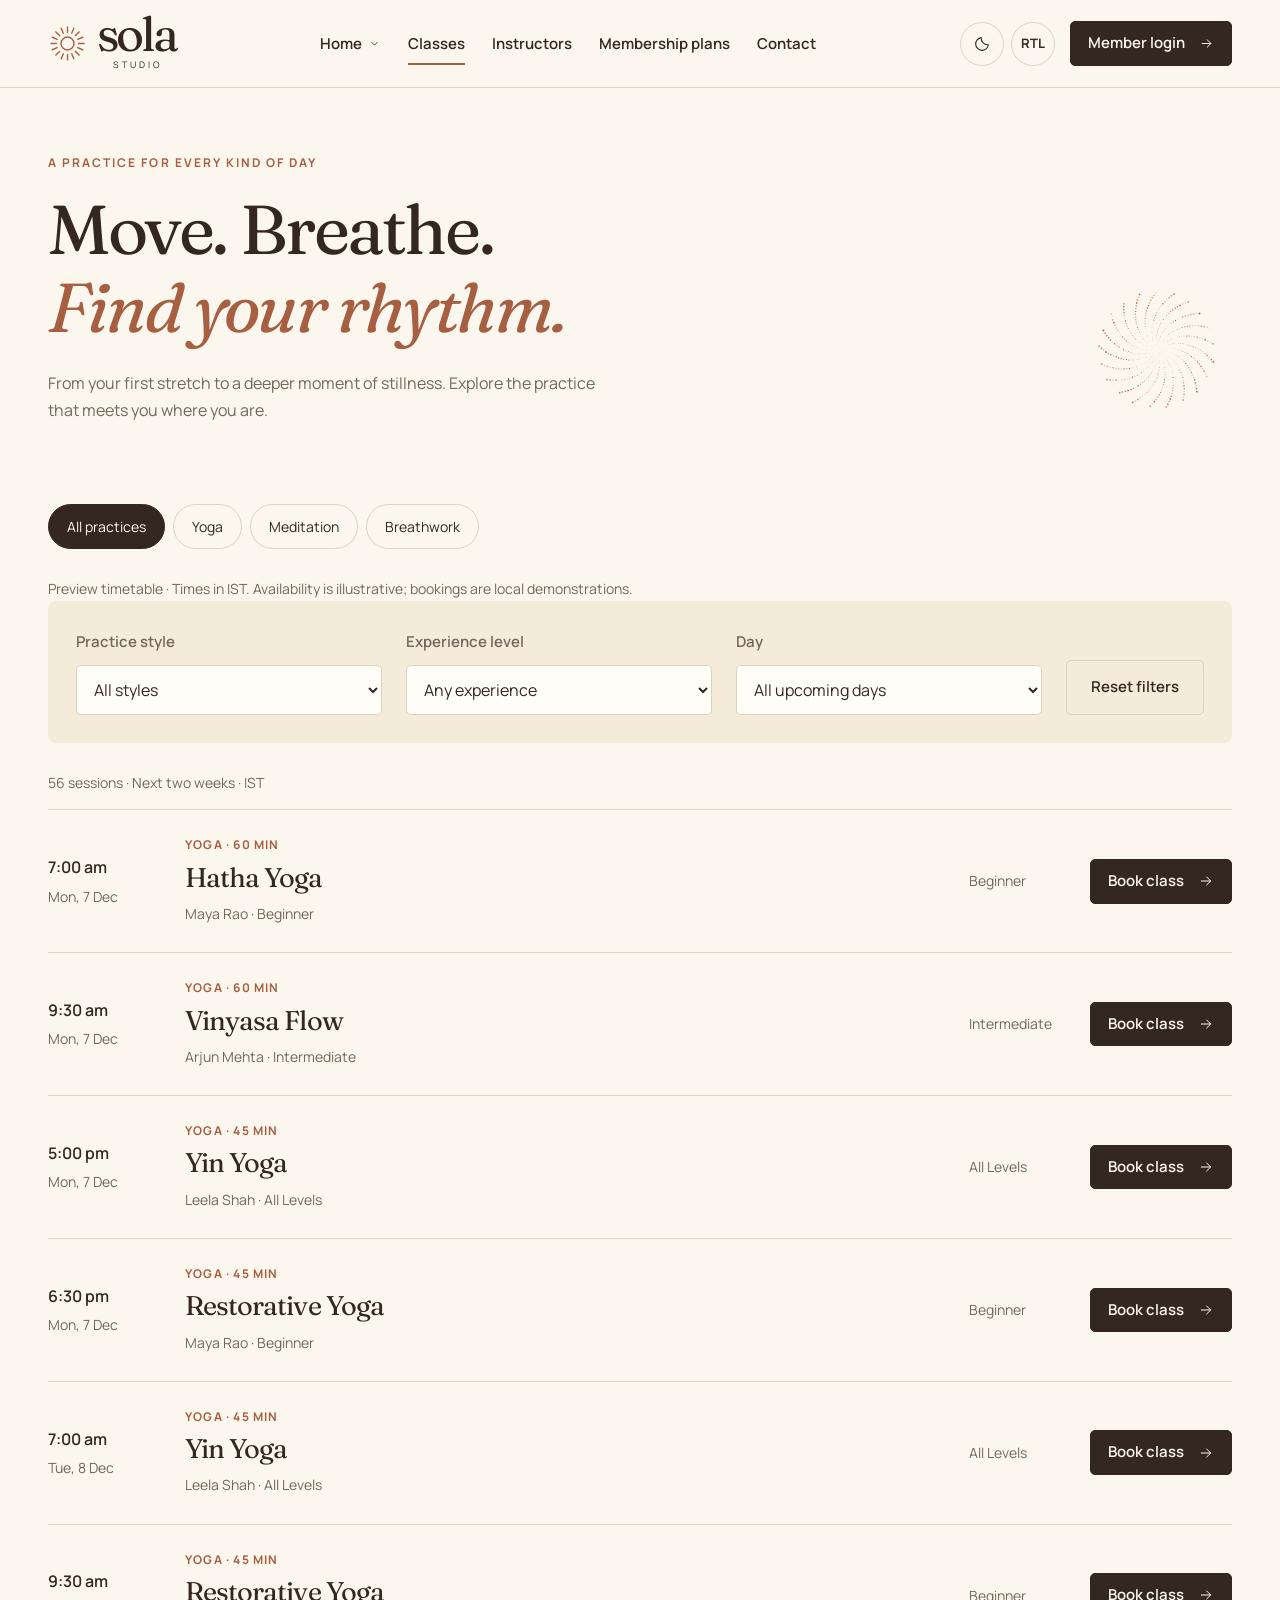
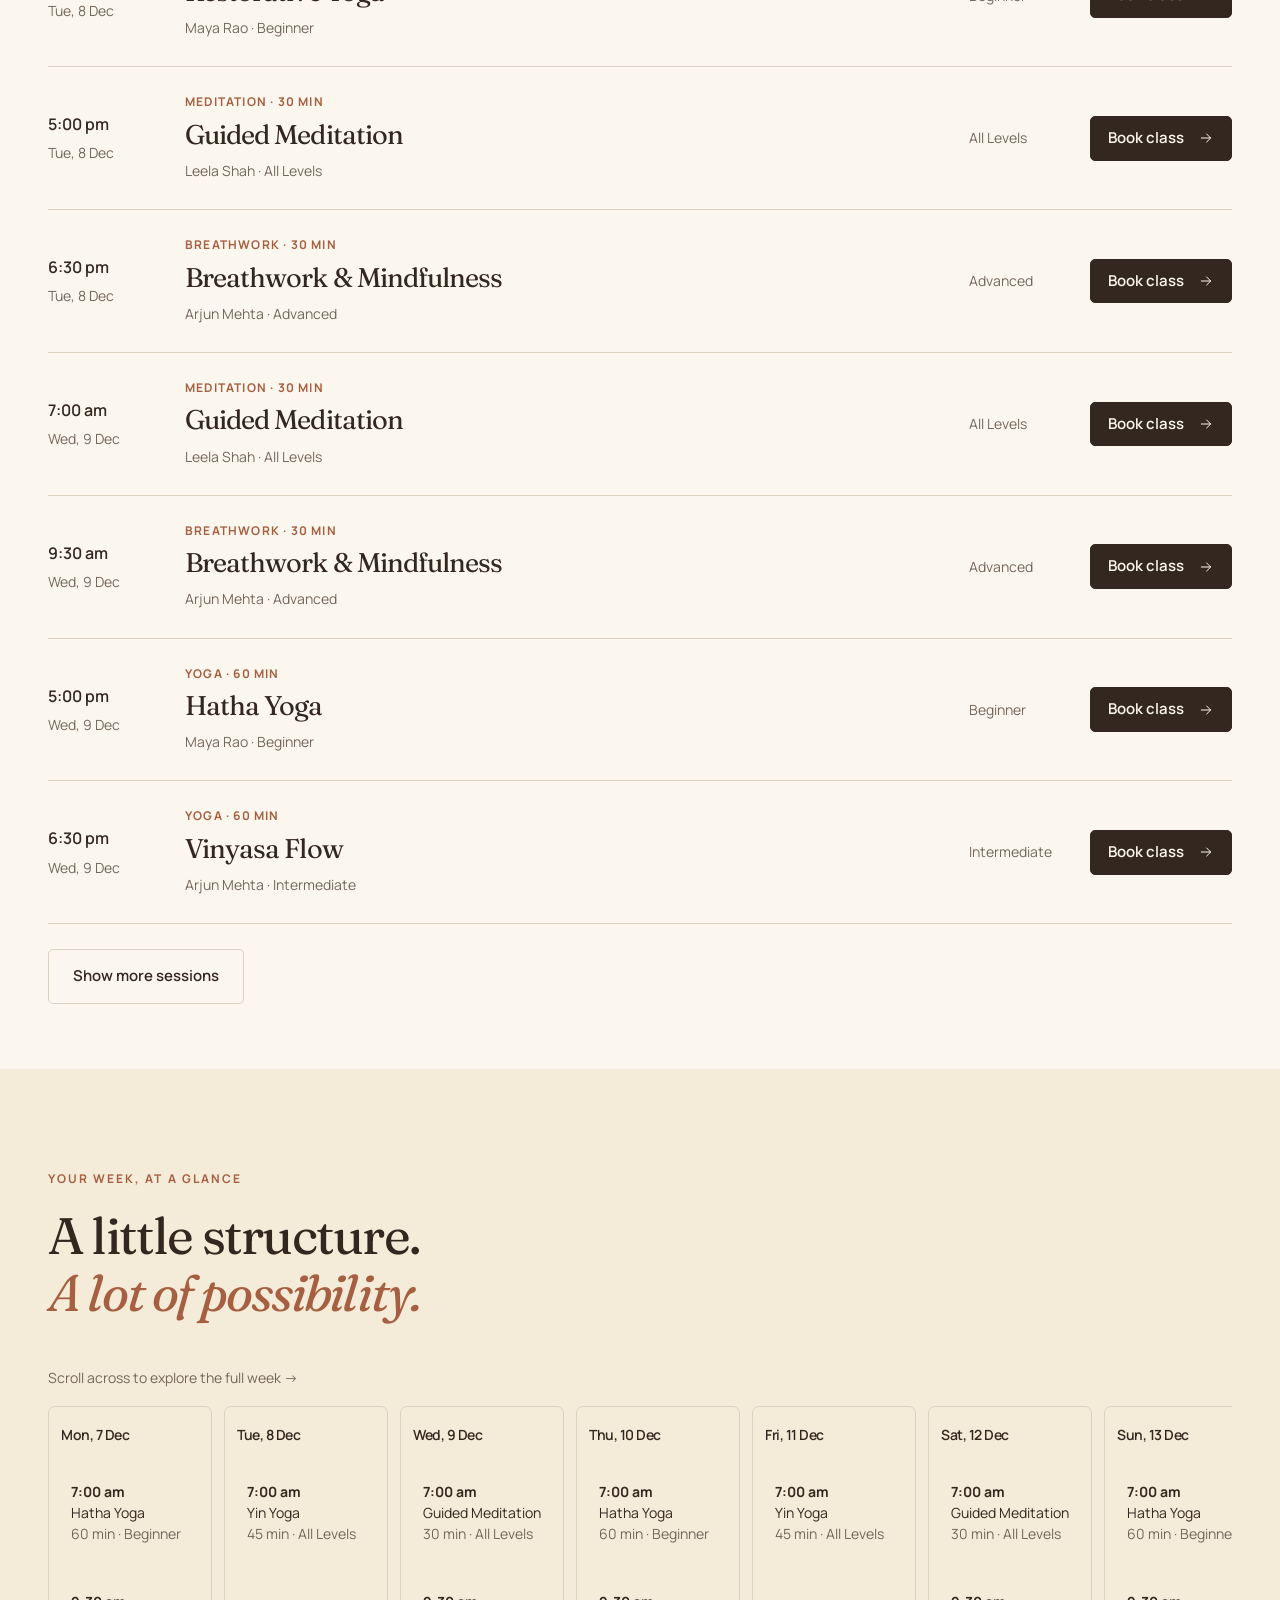
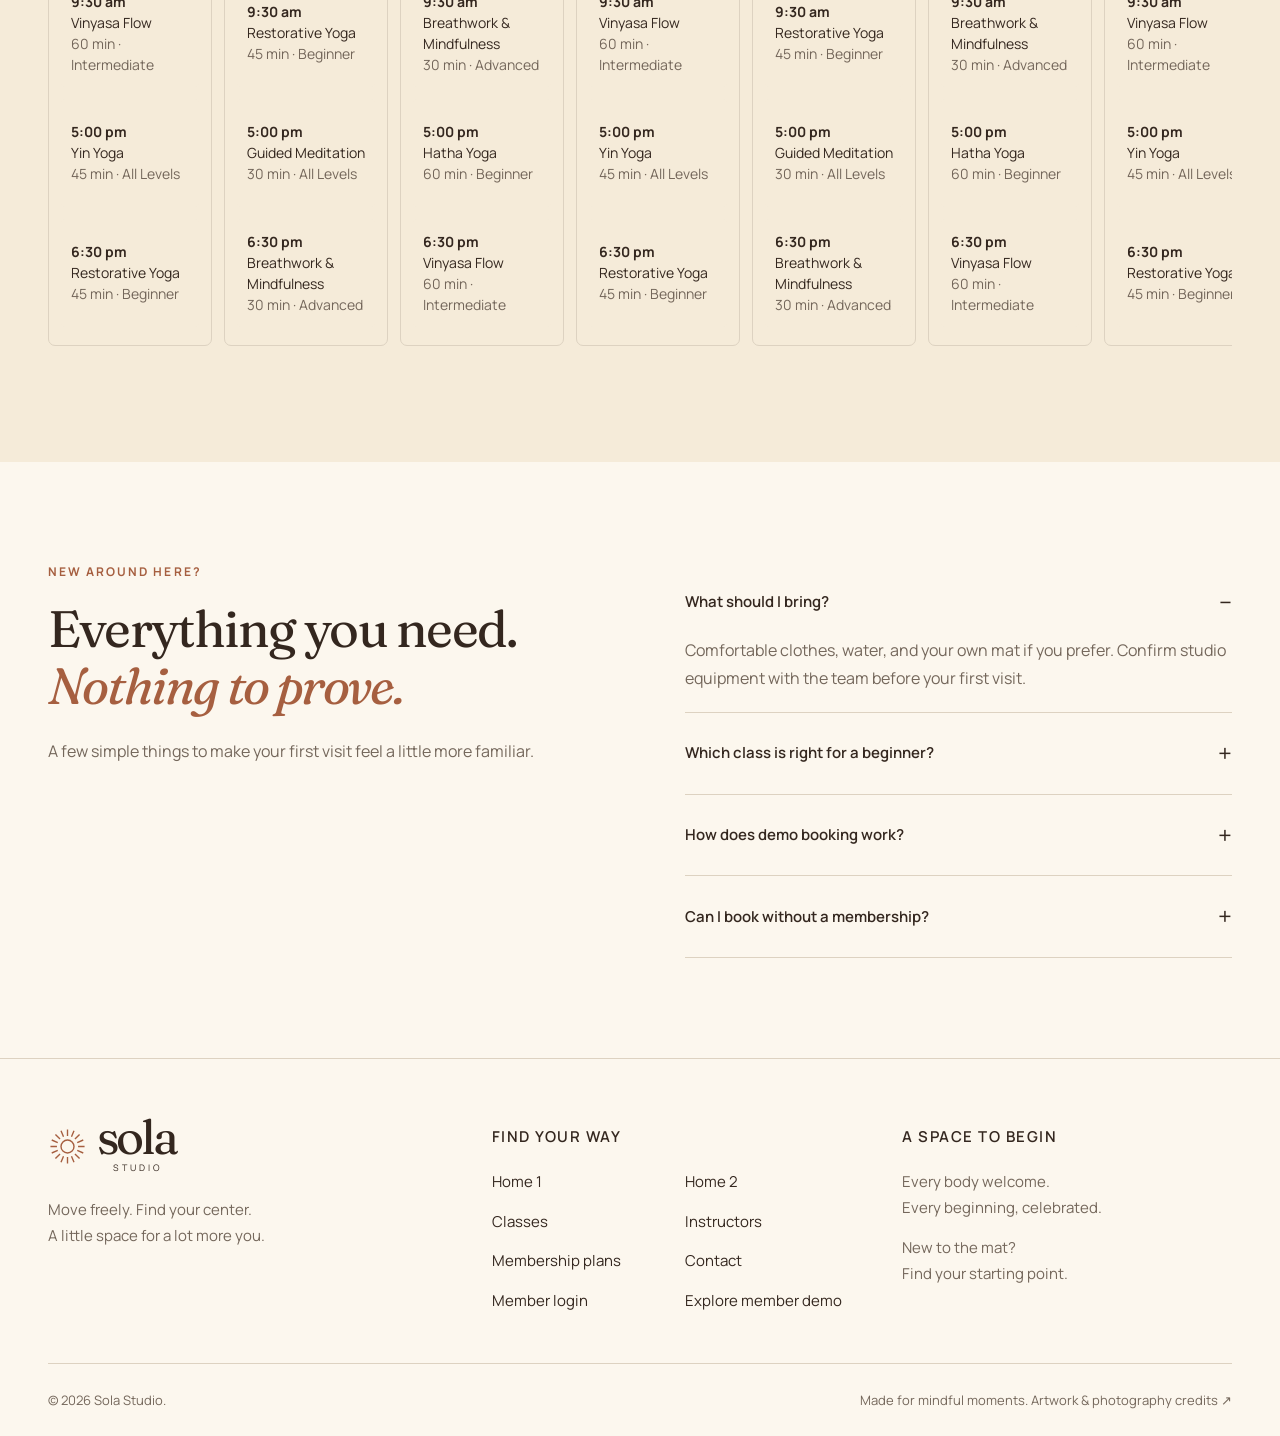
==== commit a5b0b1a4: "Refine Sola typography, responsive layouts, photography and member dashboard" ====
--- a/pages/classes.html
+++ b/pages/classes.html
@@ -5,7 +5,7 @@
     <meta name="viewport" content="width=device-width,initial-scale=1" />
     <meta
       name="description"
-      content="Sola Studio — yoga, meditation, and a little breathing room. Discover your practice, explore sample classes, and find your rhythm."
+      content="Explore yoga, meditation, and breathwork by style, level, and time. Browse Sola’s preview timetable and try the member demo."
     />
     <meta name="theme-color" content="#FCF7EE" />
     <title>Find your next class · Sola Studio</title>
@@ -57,6 +57,10 @@
           id="style-chips"
           aria-label="Filter by practice category"
         ></div>
+        <p class="schedule-note">
+          Preview timetable · Times in IST. Availability is illustrative;
+          bookings are local demonstrations.
+        </p>
         <form class="filters" id="class-filters">
           <div class="field">
             <label for="class-style">Practice style</label
@@ -90,10 +94,6 @@
         <button id="load-classes" class="btn outline" style="margin-top: 25px">
           Show more sessions
         </button>
-        <p class="schedule-note">
-          Sample schedule · All times in IST · Capacity is illustrative, not
-          live availability.
-        </p>
       </section>
       <section class="practice-section section">
         <div class="wrap">
@@ -103,6 +103,7 @@
               <h2>A little structure.<br /><em>A lot of possibility.</em></h2>
             </div>
           </div>
+          <p class="scroll-hint">Scroll across to explore the full week →</p>
           <div
             class="timetable"
             id="weekly-timetable"
@@ -149,9 +150,8 @@
             <details>
               <summary>Can I book without a membership?</summary>
               <p>
-                Our illustrative Single Session plan gives you one credit. All
-                plans and prices are examples until the studio confirms its
-                offerings.
+                The Single Session option includes one class credit. See
+                Memberships for plan details and indicative pricing.
               </p>
             </details>
           </div>
--- a/assets/css/style.css
+++ b/assets/css/style.css
@@ -12,6 +12,17 @@
   --header: 88px;
   --shadow: 0 12px 38px #34271f0c;
   color-scheme: light;
+  --type-body: 16px;
+  --type-action: 15px;
+  --type-support: 14px;
+  --type-meta: 13px;
+  --type-eyebrow: 12px;
+  --space-1: 8px;
+  --space-2: 12px;
+  --space-3: 16px;
+  --space-4: 24px;
+  --space-5: 32px;
+  --space-6: 40px;
 }
 * {
   box-sizing: border-box;
@@ -140,9 +151,18 @@
 .section-sm {
   padding-block: 65px;
 }
+.wrap.page-intro + .wrap.section-sm,
+.wrap.alt-hero + .wrap.section-sm {
+  padding-top: 24px;
+}
+.wrap.section + .wrap.section,
+.wrap.section-sm + .wrap.section,
+.wrap.section + .wrap.section-sm {
+  padding-top: 32px;
+}
 .eyebrow {
   text-transform: uppercase;
-  font-size: 12px;
+  font-size: var(--type-eyebrow);
   letter-spacing: 0.17em;
   font-weight: 700;
   display: block;
@@ -174,7 +194,7 @@
   gap: 15px;
   border-bottom: 1px solid var(--ink);
   padding-bottom: 5px;
-  font-size: 14px;
+  font-size: var(--type-action);
   font-weight: 700;
 }
 .text-link:hover {
@@ -191,7 +211,7 @@
   border: 1px solid var(--ink);
   border-radius: 5px;
   padding: 15px 24px;
-  font-size: 14px;
+  font-size: var(--type-action);
   font-weight: 600;
   line-height: 1.5;
   min-height: 50px;
@@ -221,7 +241,7 @@
 .btn.small {
   padding: 10px 17px;
   min-height: 44px;
-  font-size: 13px;
+  font-size: var(--type-action);
   gap: 14px;
 }
 .actions {
@@ -234,8 +254,8 @@
   display: inline-flex;
   align-items: center;
   justify-content: center;
-  width: 42px;
-  height: 42px;
+  width: 44px;
+  height: 44px;
   border: 1px solid var(--line);
   border-radius: 50%;
   flex-shrink: 0;
@@ -257,7 +277,7 @@
   padding: 5px 12px;
   border: 1px solid var(--line);
   border-radius: 30px;
-  font-size: 12px;
+  font-size: var(--type-meta);
   display: inline-block;
   color: var(--muted);
 }
@@ -313,7 +333,8 @@
   padding-block: 18px;
   position: relative;
 }
-.public-nav > a[aria-current="page"]:after {
+.public-nav > a[aria-current="page"]:after,
+.home-menu > summary[data-current="true"]:after {
   content: "";
   position: absolute;
   bottom: 9px;
@@ -343,7 +364,7 @@
   position: absolute;
   top: 100%;
   inset-inline-start: -20px;
-  width: 190px;
+  width: 230px;
   padding: 10px;
   background: var(--paper);
   box-shadow: var(--shadow);
@@ -364,7 +385,7 @@
   gap: 7px;
 }
 .direction-toggle {
-  font-size: 12px;
+  font-size: 13px;
   font-weight: 700;
 }
 .mobile-menu {
@@ -408,19 +429,20 @@
 }
 .hero-copy > p {
   font-size: 16px;
-  max-width: 420px;
+  max-width: 450px;
   margin-top: 27px;
   line-height: 1.9;
 }
 .hero-copy .actions {
   margin-top: 31px;
+  gap: var(--space-3);
 }
 .hero-footnote {
   display: flex;
   gap: 10px;
   align-items: center;
   color: var(--muted);
-  font-size: 12px;
+  font-size: var(--type-support);
   margin-top: 31px;
 }
 .hero-visual {
@@ -441,7 +463,7 @@
   position: absolute;
   width: 420px;
   max-width: none;
-  inset-inline-start: -80px;
+  inset-inline-start: -50px;
   top: 13px;
   z-index: -1;
   animation: orbit 65s linear infinite;
@@ -462,15 +484,16 @@
   bottom: 25px;
   inset-inline-start: -5px;
   background: var(--paper);
-  padding: 17px 24px;
+  padding: 16px 20px;
   border: 1px solid var(--line);
   border-radius: 6px;
   box-shadow: var(--shadow);
   display: flex;
   align-items: center;
-  gap: 16px;
-  font-size: 13px;
+  gap: var(--space-2);
+  font-size: var(--type-support);
   line-height: 1.6;
+  max-width: calc(100% - 8px);
 }
 .photo-note svg {
   color: var(--clay);
@@ -480,14 +503,14 @@
 }
 .photo-note span {
   color: var(--muted);
-  font-size: 11px;
+  font-size: var(--type-meta);
 }
 .motion-toggle {
   position: absolute;
   top: 22px;
   inset-inline-end: 7px;
-  width: 36px;
-  height: 36px;
+  width: 44px;
+  height: 44px;
   border: 1px solid var(--line);
   border-radius: 50%;
   background: var(--paper);
@@ -505,12 +528,13 @@
 .values-strip {
   border-block: 1px solid var(--line);
   padding-block: 23px;
-  display: flex;
+  display: grid;
   justify-content: space-between;
   align-items: center;
-  gap: 22px;
-  font-size: 13px;
+  gap: var(--space-4);
+  font-size: var(--type-support);
   font-weight: 500;
+  grid-template-columns: repeat(4, minmax(0, 1fr));
 }
 .values-strip span {
   display: flex;
@@ -529,7 +553,7 @@
 .about-photos {
   display: grid;
   grid-template-columns: 1.2fr 0.8fr;
-  gap: 16px;
+  gap: var(--space-3);
   align-items: end;
 }
 .about-photos img:first-child {
@@ -552,7 +576,7 @@
   display: flex;
   align-items: center;
   gap: 10px;
-  font-size: 13px;
+  font-size: var(--type-support);
   margin-bottom: 24px;
 }
 .practice-section {
@@ -583,7 +607,7 @@
 }
 .practice-tab span {
   font:
-    11px Manrope,
+    12px Manrope,
     sans-serif;
   margin-inline-end: auto;
   margin-inline-start: 16px;
@@ -601,20 +625,21 @@
   min-width: 0;
 }
 .practice-panel > img {
-  height: 300px;
+  height: auto;
   object-fit: cover;
   width: 100%;
   border-radius: 8px;
+  aspect-ratio: 3 / 2;
 }
 .practice-panel-content {
   display: flex;
   justify-content: space-between;
-  gap: 30px;
-  margin-top: 25px;
+  gap: var(--space-4);
+  margin-top: 28px;
 }
 .practice-panel-content p {
   max-width: 390px;
-  font-size: 15px;
+  font-size: var(--type-body);
 }
 .practice-panel-content h3 {
   margin-block: 8px 16px;
@@ -624,18 +649,19 @@
 }
 .practice-meta {
   display: flex;
-  gap: 8px;
+  gap: var(--space-1);
   flex-wrap: wrap;
 }
 .practice-art {
-  width: 90px;
-  height: 90px;
+  width: 104px;
+  height: 104px;
   align-self: center;
   opacity: 0.75;
+  flex-shrink: 0;
 }
 .days {
   display: flex;
-  gap: 8px;
+  gap: var(--space-1);
   flex-wrap: wrap;
   margin-bottom: 28px;
 }
@@ -644,7 +670,7 @@
   padding: 10px 18px;
   border: 1px solid var(--line);
   border-radius: 40px;
-  font-size: 13px;
+  font-size: var(--type-support);
   background: transparent;
   min-height: 44px;
 }
@@ -677,22 +703,24 @@
 .session-time span,
 .session-info > span:last-child {
   color: var(--muted);
-  font-size: 13px;
+  font-size: var(--type-support);
 }
 .session-info {
   flex: 1;
+  min-width: 0;
 }
 .session-info .eyebrow {
-  font-size: 10px;
+  font-size: var(--type-eyebrow);
   margin-bottom: 7px;
+  letter-spacing: 0.1em;
 }
 .session-info h3 {
   font-size: 27px;
   margin-bottom: 7px;
 }
 .session-level {
-  font-size: 12px;
-  min-width: 105px;
+  font-size: var(--type-support);
+  min-width: 96px;
   color: var(--muted);
 }
 .session-action {
@@ -700,7 +728,7 @@
 }
 .schedule-note {
   margin-top: 20px;
-  font-size: 12px;
+  font-size: var(--type-support);
 }
 .slow-panel {
   background: var(--saffron);
@@ -757,6 +785,7 @@
 }
 .guide-card:nth-child(3) .guide-portrait {
   border-radius: 5px 5px 150px 5px;
+  object-position: center;
 }
 .guide-name {
   display: flex;
@@ -768,14 +797,14 @@
   font-size: 29px;
 }
 .guide-card p {
-  font-size: 13px;
+  font-size: 15px;
   margin-top: 8px;
 }
 .guide-card .text-link {
   margin-top: 15px;
 }
 .sample-label {
-  font-size: 12px;
+  font-size: var(--type-support);
   margin-top: 28px;
   max-width: 700px;
 }
@@ -791,20 +820,23 @@
   background: var(--paper);
   border: 1px solid var(--line);
   border-radius: 8px;
-  padding: 33px 28px;
+  padding: var(--space-5);
   position: relative;
   display: flex;
   flex-direction: column;
+  gap: 0;
 }
 .plan h3 {
   font-size: 29px;
   margin-bottom: 13px;
+  min-height: 0;
 }
 .plan p {
   font-size: 15px;
+  min-height: 3.4em;
 }
 .plan .eyebrow {
-  font-size: 10px;
+  font-size: var(--type-eyebrow);
   letter-spacing: 0.13em;
 }
 .price {
@@ -814,7 +846,7 @@
 }
 .price span {
   font:
-    12px Manrope,
+    14px Manrope,
     sans-serif;
   color: var(--muted);
 }
@@ -822,25 +854,27 @@
   list-style: none;
   margin: 0 0 28px;
   padding: 0;
-  font-size: 14px;
-  display: grid;
-  gap: 12px;
+  font-size: 15px;
+  display: grid;
+  gap: var(--space-2);
 }
 .plan li {
   display: flex;
   gap: 9px;
-  align-items: center;
+  align-items: start;
 }
 .plan li svg {
   color: var(--clay);
+  margin-top: 4px;
 }
 .plan .btn {
   margin-top: auto;
-  gap: 12px;
+  gap: var(--space-2);
 }
 .plan small {
-  font-size: 11px;
-  margin-top: 15px;
+  font-size: var(--type-support);
+  margin-top: 20px;
+  line-height: 1.6;
 }
 .plan.featured {
   background: #eed2a5;
@@ -862,12 +896,12 @@
 }
 .plan-tag {
   position: absolute;
-  top: -13px;
+  top: -15px;
   inset-inline-end: 18px;
-  font-size: 10px;
+  font-size: var(--type-meta);
   background: #34271f;
   color: #fcf7ee;
-  padding: 4px 12px;
+  padding: 5px 12px;
   border-radius: 15px;
 }
 .closing {
@@ -878,24 +912,33 @@
   overflow: hidden;
   min-height: 390px;
 }
-.closing > img {
-  height: 390px;
+.closing-visual {
+  position: relative;
+  min-height: 420px;
+  overflow: hidden;
+}
+.closing-visual img {
+  height: 100%;
   width: 100%;
   object-fit: cover;
+  position: absolute;
+  inset: 0;
+  object-position: 87% center;
 }
 .closing-copy {
-  padding: 55px;
+  padding: 48px;
   display: flex;
   align-items: start;
   flex-direction: column;
   justify-content: center;
+  gap: 0;
 }
 .closing-copy h2 {
   font-size: 47px;
 }
 .closing-copy p {
   margin-block: 22px;
-  font-size: 14px;
+  font-size: var(--type-body);
 }
 .site-footer {
   border-top: 1px solid var(--line);
@@ -903,19 +946,19 @@
 }
 .footer-top {
   display: grid;
-  grid-template-columns: 1.5fr 1fr 1fr;
-  gap: 65px;
+  grid-template-columns: 1.2fr 1.1fr 1fr;
+  gap: 48px;
 }
 .footer-brand p {
   max-width: 280px;
   margin-top: 23px;
-  font-size: 14px;
+  font-size: 15px;
 }
 .footer-links {
   display: grid;
   grid-template-columns: 1fr 1fr;
-  gap: 12px 25px;
-  font-size: 13px;
+  gap: 14px 24px;
+  font-size: 15px;
   align-content: start;
 }
 .footer-links a:hover {
@@ -923,14 +966,14 @@
 }
 .footer-top > div > h3 {
   font:
-    600 12px Manrope,
+    600 15px Manrope,
     sans-serif;
   letter-spacing: 0.1em;
   text-transform: uppercase;
   margin-block: 5px 22px;
 }
 .footer-message p {
-  font-size: 13px;
+  font-size: 15px;
 }
 .footer-bottom {
   display: flex;
@@ -939,7 +982,7 @@
   border-top: 1px solid var(--line);
   padding-top: 25px;
   margin-top: 50px;
-  font-size: 11px;
+  font-size: var(--type-meta);
   color: var(--muted);
 }
 .back-top {
@@ -1012,8 +1055,8 @@
   position: absolute;
   top: 12px;
   inset-inline-end: 12px;
-  width: 34px;
-  height: 34px;
+  width: 44px;
+  height: 44px;
 }
 .details-list {
   padding: 0;
@@ -1025,7 +1068,7 @@
   justify-content: space-between;
   border-bottom: 1px solid var(--line);
   padding-block: 12px;
-  font-size: 13px;
+  font-size: var(--type-support);
 }
 .details-list dt {
   color: var(--muted);
@@ -1035,7 +1078,7 @@
   text-align: end;
 }
 .notice {
-  font-size: 13px;
+  font-size: var(--type-support);
   border: 1px solid var(--line);
   padding: 15px;
   border-radius: 6px;
@@ -1067,29 +1110,37 @@
 }
 .filters {
   background: var(--surface);
-  padding: 25px;
+  padding: 28px;
   border-radius: 8px;
   display: flex;
-  gap: 18px;
+  gap: var(--space-4);
   align-items: end;
   flex-wrap: wrap;
   margin-bottom: 28px;
 }
 .field {
   display: grid;
-  gap: 7px;
+  gap: 10px;
   flex: 1;
   min-width: 140px;
 }
 .field label,
 .field > span {
-  font-size: 14px;
+  font-size: 15px;
   font-weight: 600;
   color: var(--muted);
 }
+textarea {
+  border: 1px solid var(--line);
+  border-radius: 5px;
+  background: var(--paper);
+  color: var(--ink);
+  padding: 12px 13px;
+  width: 100%;
+  max-width: 100%;
+}
 input:not([type="checkbox"]):not([type="range"]),
-select,
-textarea {
+select {
   border: 1px solid var(--line);
   border-radius: 5px;
   background: var(--paper);
@@ -1110,14 +1161,14 @@
   min-height: 48px;
 }
 .results-count {
-  font-size: 13px;
+  font-size: var(--type-support);
   color: var(--muted);
   margin-bottom: 15px;
 }
 .empty {
   border: 1px dashed var(--line);
   border-radius: 8px;
-  padding: 40px;
+  padding: var(--space-6);
   text-align: center;
 }
 .empty p {
@@ -1152,37 +1203,46 @@
   content: "−";
 }
 .faq-list p {
+  font-size: var(--type-body);
+  margin-top: 15px;
+}
+.scroll-hint {
+  margin: 0 0 16px;
   font-size: 14px;
-  margin-top: 15px;
+  color: var(--muted);
 }
 .timetable {
   display: grid;
-  grid-template-columns: repeat(7, 1fr);
-  gap: 8px;
+  grid-template-columns: repeat(7, minmax(164px, 1fr));
+  gap: var(--space-2);
   overflow: auto;
+  padding-bottom: 16px;
+  overscroll-behavior-inline: contain;
+  scrollbar-width: thin;
 }
 .timetable > div {
-  min-width: 105px;
+  min-width: 0;
   border: 1px solid var(--line);
   border-radius: 7px;
-  padding: 15px 10px;
+  padding: 18px 12px;
 }
 .timetable h3 {
   font:
-    600 13px Manrope,
+    600 14px Manrope,
     sans-serif;
   margin-bottom: 15px;
 }
 .timetable button {
   display: block;
   background: var(--surface);
-  padding: 9px 6px;
-  margin-top: 8px;
+  padding: 12px 10px;
+  margin-top: 12px;
   text-align: start;
   border-radius: 4px;
   width: 100%;
-  font-size: 11px;
+  font-size: var(--type-support);
   line-height: 1.5;
+  min-height: 108px;
 }
 .timetable button span {
   display: block;
@@ -1206,16 +1266,17 @@
   position: relative;
 }
 .alt-visual > img:first-child {
-  height: 390px;
+  height: auto;
   width: 100%;
   object-fit: cover;
-  border-radius: 8px 8px 180px 8px;
+  border-radius: 8px 8px 90px 8px;
+  aspect-ratio: 3 / 2;
 }
 .alt-visual > img:last-child {
   position: absolute;
-  width: 180px;
-  bottom: -30px;
-  inset-inline-start: -55px;
+  width: 200px;
+  bottom: -45px;
+  inset-inline-start: -45px;
   background: var(--bg);
   border-radius: 50%;
 }
@@ -1223,7 +1284,7 @@
   border: 1px solid var(--line);
   border-radius: 10px;
   background: var(--paper);
-  padding: 40px;
+  padding: var(--space-6);
   box-shadow: var(--shadow);
 }
 .finder h2 {
@@ -1232,18 +1293,28 @@
 }
 .finder .filters {
   margin-top: 28px;
-  padding: 20px;
+  padding: 24px;
+  display: grid;
+  grid-template-columns: repeat(4, minmax(0, 1fr));
+  gap: 20px;
+}
+.finder .field {
+  min-width: 0;
+}
+.finder .filters > .btn {
+  grid-column: 1 / -1;
+  justify-self: start;
 }
 .finder-result {
   border-top: 1px solid var(--line);
-  padding-top: 22px;
-  margin-top: 20px;
+  padding-top: 28px;
+  margin-top: 28px;
 }
 .finder-result h3 {
   margin-bottom: 10px;
 }
 .finder-result p {
-  font-size: 14px;
+  font-size: var(--type-body);
   margin-bottom: 15px;
 }
 .compare-practices {
@@ -1263,13 +1334,13 @@
 }
 .compare-practices p {
   max-width: 470px;
-  font-size: 14px;
+  font-size: var(--type-body);
   margin-bottom: 20px;
 }
 .day-story {
   display: grid;
   grid-template-columns: repeat(3, 1fr);
-  gap: 38px;
+  gap: 32px;
 }
 .day-story article {
   border-top: 1px solid var(--line);
@@ -1279,14 +1350,15 @@
   margin-block: 20px 15px;
 }
 .day-story p {
-  font-size: 14px;
+  font-size: 15px;
 }
 .day-story img {
-  height: 180px;
+  height: auto;
   object-fit: cover;
   width: 100%;
   margin-top: 24px;
   border-radius: 6px;
+  aspect-ratio: 3 / 2;
 }
 .workshop {
   padding: 55px;
@@ -1307,7 +1379,7 @@
   height: 100%;
   width: 100%;
   object-fit: cover;
-  transform: scale(1.2);
+  transform: scale(1.08);
 }
 .workshop p {
   margin-block: 22px;
@@ -1320,15 +1392,17 @@
 }
 .spotlight > img {
   width: 100%;
-  max-height: 540px;
+  max-height: none;
   object-fit: cover;
   border-radius: 200px 200px 8px 8px;
+  aspect-ratio: 4 / 5;
+  object-position: center 35%;
 }
 .spotlight p {
   margin-block: 25px;
 }
 .spotlight .specialty {
-  font-size: 13px;
+  font-size: var(--type-support);
 }
 .instructor-list {
   display: grid;
@@ -1336,36 +1410,38 @@
   gap: 65px;
 }
 .instructor-list img {
-  height: 450px;
+  height: auto;
   width: 100%;
   object-fit: cover;
   border-radius: 8px;
-  object-position: center 25%;
+  object-position: center 35%;
+  aspect-ratio: 4 / 5;
 }
 .instructor-list h3 {
   font-size: 36px;
   margin-block: 22px 10px;
 }
 .instructor-list p {
-  font-size: 14px;
+  font-size: var(--type-body);
   margin-block: 15px 20px;
 }
 .membership-all .plans-grid {
   grid-template-columns: repeat(4, 1fr);
-  gap: 16px;
+  gap: var(--space-3);
 }
 .membership-all .plan {
-  padding: 28px 21px;
+  padding: 28px;
 }
 .membership-all .plan h3 {
-  font-size: 27px;
+  font-size: 30px;
+  min-height: 2.25em;
 }
 .membership-all .price {
   font-size: 37px;
 }
 .membership-all .plan .btn {
-  font-size: 12px;
-  padding-inline: 12px;
+  font-size: var(--type-action);
+  padding-inline: 18px;
 }
 .comparison {
   display: grid;
@@ -1380,7 +1456,7 @@
   display: flex;
   justify-content: space-between;
   margin-bottom: 15px;
-  font-size: 14px;
+  font-size: 15px;
 }
 .range-field input {
   width: 100%;
@@ -1401,17 +1477,17 @@
   justify-content: space-between;
   border-bottom: 1px solid var(--line);
   padding-block: 14px;
-  font-size: 13px;
-  gap: 15px;
+  font-size: var(--type-support);
+  gap: var(--space-4);
 }
 .comparison-result p {
   margin-top: 20px;
-  font-size: 12px;
+  font-size: var(--type-support);
 }
 .contact-grid {
   display: grid;
   grid-template-columns: 1fr 1fr;
-  gap: 85px;
+  gap: 64px;
 }
 .contact-visual img {
   height: 340px;
@@ -1424,7 +1500,7 @@
 }
 .contact-visual p {
   margin-block: 15px;
-  font-size: 14px;
+  font-size: var(--type-body);
 }
 .form-grid {
   display: grid;
@@ -1441,7 +1517,7 @@
   display: flex;
   gap: 10px;
   align-items: start;
-  font-size: 12px;
+  font-size: var(--type-support);
   color: var(--muted);
 }
 .checkbox-field input {
@@ -1467,6 +1543,7 @@
   object-fit: cover;
   position: absolute;
   filter: brightness(0.65);
+  object-position: center 40%;
 }
 .login-art-copy {
   position: relative;
@@ -1490,7 +1567,7 @@
   display: flex;
   justify-content: center;
   align-items: center;
-  padding: 65px 60px;
+  padding: 56px 48px;
 }
 .login-form {
   width: 100%;
@@ -1500,7 +1577,7 @@
   font-size: 50px;
 }
 .login-form > p {
-  font-size: 14px;
+  font-size: var(--type-body);
   margin-block: 20px 28px;
 }
 .login-form form {
@@ -1511,14 +1588,14 @@
   position: relative;
 }
 .password-field input {
-  padding-inline-end: 65px !important;
+  padding-inline-end: 78px !important;
 }
 .password-field button {
   position: absolute;
   inset-inline-end: 7px;
-  top: 3px;
-  height: 42px;
-  font-size: 12px;
+  top: 2px;
+  height: 44px;
+  font-size: var(--type-support);
   font-weight: 600;
   padding-inline: 10px;
 }
@@ -1530,7 +1607,7 @@
   gap: 15px;
   align-items: center;
   color: var(--muted);
-  font-size: 12px;
+  font-size: var(--type-support);
   margin-block: 24px;
 }
 .login-divider:before,
@@ -1544,13 +1621,13 @@
   margin-top: 22px;
 }
 .form-feedback {
-  font-size: 13px;
+  font-size: var(--type-support);
   color: var(--clay);
   margin-top: 14px;
 }
 .dashboard-shell {
   display: grid;
-  grid-template-columns: 245px 1fr;
+  grid-template-columns: 264px minmax(0, 1fr);
   min-height: 100dvh;
 }
 .dashboard-sidebar {
@@ -1558,7 +1635,7 @@
   top: 0;
   height: 100dvh;
   overflow-y: auto;
-  padding: 35px 22px;
+  padding: 28px 20px;
   background: var(--paper);
   border-inline-end: 1px solid var(--line);
   display: flex;
@@ -1567,11 +1644,11 @@
 }
 .dashboard-sidebar .brand {
   margin-inline: 12px;
-  margin-bottom: 42px;
+  margin-bottom: 32px;
 }
 .sidebar-label {
-  font-size: 10px;
-  letter-spacing: 0.15em;
+  font-size: var(--type-eyebrow);
+  letter-spacing: 0.1em;
   color: var(--muted);
   margin: 0 12px 17px;
 }
@@ -1582,11 +1659,13 @@
 .dashboard-nav a {
   display: flex;
   align-items: center;
-  gap: 12px;
-  font-size: 13px;
-  padding: 12px 14px;
+  gap: var(--space-2);
+  font-size: 15px;
+  padding: 12px;
   border-radius: 6px;
   color: var(--muted);
+  line-height: 1.4;
+  min-height: 46px;
 }
 .dashboard-nav a[aria-current="page"] {
   background: var(--surface);
@@ -1598,13 +1677,14 @@
 }
 .sidebar-bottom {
   margin-top: auto;
-  padding: 25px 12px 0;
-  display: grid;
-  gap: 16px;
-  font-size: 12px;
+  padding: 24px 12px 0;
+  display: grid;
+  gap: 20px;
+  font-size: var(--type-support);
 }
 .sidebar-bottom a,
 .sidebar-bottom button {
+  min-height: 44px;
   display: flex;
   align-items: center;
   gap: 10px;
@@ -1628,7 +1708,7 @@
   gap: 15px;
 }
 .dashboard-topbar > span {
-  font-size: 12px;
+  font-size: var(--type-support);
   color: var(--muted);
 }
 .avatar {
@@ -1649,20 +1729,20 @@
   margin: auto;
 }
 .demo-banner {
-  padding: 10px 16px;
+  padding: 14px 18px;
   background: var(--surface);
   border: 1px solid var(--line);
   border-radius: 6px;
-  font-size: 11px;
+  font-size: var(--type-support);
   color: var(--muted);
   margin-bottom: 30px;
   display: flex;
-  gap: 10px;
-  align-items: center;
+  gap: var(--space-2);
+  align-items: start;
 }
 .demo-banner strong {
   color: var(--ink);
-  font-size: 10px;
+  font-size: var(--type-eyebrow);
   letter-spacing: 0.05em;
   white-space: nowrap;
 }
@@ -1677,72 +1757,88 @@
   font-size: 39px;
 }
 .dash-heading p {
-  font-size: 13px;
+  font-size: 15px;
   margin-top: 10px;
 }
 .dash-heading .eyebrow {
-  font-size: 10px;
+  font-size: var(--type-eyebrow);
   margin-bottom: 10px;
 }
 .stats-grid {
   display: grid;
-  grid-template-columns: repeat(4, 1fr);
-  gap: 17px;
+  grid-template-columns: repeat(4, minmax(0, 1fr));
+  gap: 20px;
   margin-bottom: 28px;
 }
 .stat-card {
   background: var(--paper);
   border: 1px solid var(--line);
   border-radius: 8px;
-  padding: 23px;
+  padding: 24px;
+  display: flex;
+  flex-direction: column;
+  min-width: 0;
 }
 .stat-card > div {
   display: flex;
-  align-items: center;
+  align-items: start;
   justify-content: space-between;
-  font-size: 11px;
+  font-size: var(--type-support);
   color: var(--muted);
   gap: 10px;
+  min-height: 0;
+  line-height: 1.4;
 }
 .stat-card strong {
   display: block;
   font:
     40px Fraunces,
     serif;
-  margin-block: 15px 7px;
+  margin-block: 12px;
+  min-height: 50px;
+  line-height: 1.25;
+}
+.stat-card .stat-value-label {
+  font-size: 28px;
 }
 .stat-card small {
-  font-size: 11px;
+  font-size: var(--type-meta);
+  margin-top: auto;
+  line-height: 1.6;
 }
 .dash-grid {
   display: grid;
   grid-template-columns: 1.35fr 1fr;
-  gap: 24px;
+  gap: var(--space-4);
   margin-bottom: 25px;
 }
 .panel {
   background: var(--paper);
   border: 1px solid var(--line);
   border-radius: 8px;
-  padding: 27px;
+  padding: 28px;
   min-width: 0;
+}
+.panel p {
+  font-size: 15px;
 }
 .panel + .panel-block {
   margin-top: 25px;
 }
 .panel-title {
   display: flex;
-  align-items: center;
+  align-items: start;
   justify-content: space-between;
-  gap: 15px;
+  gap: 12px 20px;
   margin-bottom: 25px;
+  flex-wrap: wrap;
 }
 .panel-title h2 {
   font-size: 23px;
   letter-spacing: -0.02em;
 }
 .panel-title a {
-  font-size: 11px;
+  font-size: var(--type-support);
   text-decoration: underline;
   text-underline-offset: 4px;
 }
@@ -1756,13 +1852,13 @@
   margin-block: 15px;
 }
 .next-session p {
-  font-size: 13px;
+  font-size: 15px;
 }
 .next-session .actions {
   margin-top: 23px;
 }
 .next-session .eyebrow {
-  font-size: 10px;
+  font-size: var(--type-eyebrow);
 }
 .progress {
   width: 100%;
@@ -1781,15 +1877,17 @@
 .usage-numbers {
   display: flex;
   justify-content: space-between;
-  font-size: 12px;
+  font-size: var(--type-support);
   color: var(--muted);
+  gap: var(--space-3);
+  flex-wrap: wrap;
 }
 .membership-summary h3 {
   font-size: 34px;
   margin-block: 12px;
 }
 .membership-summary > p {
-  font-size: 12px;
+  font-size: 15px;
 }
 .membership-summary .btn {
   margin-top: 25px;
@@ -1805,14 +1903,14 @@
   gap: 13px;
   border-bottom: 1px solid var(--line);
   padding-block: 16px;
-  font-size: 13px;
+  font-size: 15px;
 }
 .activity-list li:last-child {
   border-bottom: 0;
 }
 .activity-list small {
   display: block;
-  font-size: 11px;
+  font-size: var(--type-meta);
   margin-top: 4px;
 }
 .activity-dot {
@@ -1840,16 +1938,16 @@
   display: none;
 }
 .dashboard-content .session-time {
-  min-width: 90px;
+  min-width: 112px;
 }
 .dashboard-content .session-time strong {
-  font-size: 14px;
+  font-size: 16px;
 }
 .dashboard-content .session-time span {
-  font-size: 11px;
+  font-size: var(--type-support);
 }
 .dashboard-content .session-info > span:last-child {
-  font-size: 12px;
+  font-size: var(--type-support);
 }
 .dashboard-content .filters {
   background: var(--paper);
@@ -1864,7 +1962,8 @@
 .ledger {
   width: 100%;
   border-collapse: collapse;
-  font-size: 13px;
+  font-size: var(--type-support);
+  min-width: 640px;
 }
 .ledger th,
 .ledger td {
@@ -1873,19 +1972,22 @@
   border-bottom: 1px solid var(--line);
 }
 .ledger th {
-  font-size: 11px;
+  font-size: var(--type-meta);
   color: var(--muted);
   font-weight: 500;
+  white-space: nowrap;
 }
 .ledger-scroll {
   overflow: auto;
 }
 .status {
-  font-size: 10px;
+  font-size: var(--type-meta);
   background: var(--surface);
   padding: 5px 10px;
   border-radius: 20px;
-  white-space: nowrap;
+  white-space: normal;
+  line-height: 1.5;
+  display: inline-block;
 }
 .profile-form {
   display: grid;
@@ -1906,7 +2008,7 @@
   padding-block: 18px;
 }
 .settings-row p {
-  font-size: 13px;
+  font-size: 15px;
 }
 .settings-row h3 {
   font:
@@ -1934,7 +2036,7 @@
 }
 .history-items {
   display: grid;
-  gap: 12px;
+  gap: var(--space-2);
 }
 .history-item {
   padding: 18px;
@@ -1943,15 +2045,42 @@
   display: flex;
   align-items: center;
   justify-content: space-between;
-  gap: 20px;
-  font-size: 13px;
+  gap: var(--space-4);
+  font-size: var(--type-support);
+  flex-wrap: wrap;
 }
 .history-item small {
-  font-size: 12px;
+  font-size: var(--type-meta);
 }
 .table-caption {
-  font-size: 12px;
+  font-size: var(--type-support);
   margin-top: 20px;
+}
+[hidden] {
+  display: none !important;
+}
+.sr-only {
+  position: absolute;
+  width: 1px;
+  height: 1px;
+  padding: 0;
+  margin: -1px;
+  overflow: hidden;
+  clip: rect(0, 0, 0, 0);
+  white-space: nowrap;
+  border: 0;
+}
+.instructor-list #leela img {
+  aspect-ratio: 3 / 2;
+  object-position: center;
+}
+.spotlight > img[src*="guide-leela"] {
+  aspect-ratio: 3 / 2;
+  border-radius: 8px 8px 100px 8px;
+}
+.guide-portrait[src*="guide-arjun"],
+.instructor-list img[src*="guide-arjun"] {
+  object-position: center top;
 }
 @media (min-width: 1600px) {
   .wrap {
@@ -1967,104 +2096,26 @@
   .hero h1 {
     font-size: 91px;
   }
-  .hero-copy > p {
-    font-size: 18px;
-  }
   .solar-orbit {
     width: 470px;
   }
 }
+@media (max-width: 1390px) {
+  .membership-all .plan p {
+    min-height: 0;
+  }
+  .membership-all .plans-grid {
+    grid-template-columns: repeat(2, minmax(0, 1fr));
+    gap: 28px;
+  }
+  .stats-grid {
+    grid-template-columns: repeat(2, minmax(0, 1fr));
+  }
+  .membership-all .plan h3 {
+    min-height: 0;
+  }
+}
 @media (max-width: 1190px) {
-  .wrap {
-    padding-inline: 32px;
-  }
-  .nav-wrap {
-    padding-inline: 30px;
-    gap: 20px;
-  }
-  .public-nav {
-    gap: 17px;
-    font-size: 12px;
-  }
-  .nav-tools .icon-btn {
-    width: 36px;
-    height: 36px;
-  }
-  .nav-login {
-    font-size: 12px;
-    padding: 11px 14px;
-    gap: 10px;
-  }
-  .hero-grid {
-    gap: 25px;
-    min-height: 620px;
-  }
-  .hero-photo {
-    height: 470px;
-  }
-  .hero h1 {
-    font-size: 65px;
-  }
-  .hero-visual {
-    padding-inline-start: 20px;
-  }
-  .solar-orbit {
-    width: 340px;
-    inset-inline-start: -55px;
-  }
-  .hero-copy > p {
-    max-width: 350px;
-    font-size: 14px;
-  }
-  .hero .btn {
-    padding-inline: 18px;
-    font-size: 12px;
-    gap: 13px;
-  }
-  .about-grid {
-    gap: 50px;
-  }
-  .practice-layout {
-    gap: 40px;
-  }
-  .membership-all .plans-grid {
-    grid-template-columns: repeat(2, 1fr);
-  }
-  .dashboard-shell {
-    grid-template-columns: 215px 1fr;
-  }
-  .dashboard-sidebar {
-    padding-inline: 16px;
-  }
-  .dashboard-content {
-    padding: 30px 26px;
-  }
-  .dashboard-topbar {
-    padding-inline: 26px;
-  }
-  .stats-grid {
-    grid-template-columns: repeat(2, 1fr);
-  }
-  .dash-grid {
-    grid-template-columns: 1fr 1fr;
-  }
-  .dashboard-content .session-row {
-    flex-wrap: wrap;
-  }
-  .dashboard-content .session-action {
-    margin-inline-start: auto;
-  }
-  .login-art-copy {
-    padding: 45px;
-  }
-  .login-art h2 {
-    font-size: 48px;
-  }
-}
-@media (max-width: 960px) {
-  :root {
-    --header: 78px;
-  }
   .public-nav {
     display: none;
     position: absolute;
@@ -2077,6 +2128,7 @@
     box-shadow: var(--shadow);
     max-height: calc(100dvh - 78px);
     overflow: auto;
+    gap: 17px;
   }
   .public-nav.open {
     display: grid;
@@ -2097,6 +2149,123 @@
   .mobile-menu {
     display: flex;
   }
+  .wrap {
+    padding-inline: 32px;
+  }
+  .nav-wrap {
+    padding-inline: 30px;
+    gap: 20px;
+  }
+  .nav-tools .icon-btn {
+    width: 36px;
+    height: 36px;
+  }
+  .nav-login {
+    padding: 11px 14px;
+    gap: 10px;
+  }
+  .hero-grid {
+    gap: 25px;
+    min-height: 620px;
+  }
+  .hero-photo {
+    height: 470px;
+  }
+  .hero h1 {
+    font-size: 65px;
+  }
+  .hero-visual {
+    padding-inline-start: 20px;
+  }
+  .solar-orbit {
+    width: 340px;
+    inset-inline-start: -55px;
+  }
+  .hero-copy > p {
+    max-width: 350px;
+  }
+  .hero .btn {
+    padding-inline: 18px;
+    gap: 13px;
+  }
+  .about-grid {
+    gap: 50px;
+  }
+  .practice-layout {
+    gap: 40px;
+  }
+  .dashboard-shell {
+    grid-template-columns: 215px 1fr;
+  }
+  .dashboard-sidebar {
+    padding-inline: 16px;
+  }
+  .dashboard-content {
+    padding: 30px 26px;
+  }
+  .dashboard-topbar {
+    padding-inline: 26px;
+  }
+  .stats-grid {
+    grid-template-columns: repeat(2, 1fr);
+  }
+  .dash-grid {
+    grid-template-columns: 1fr;
+  }
+  .dashboard-content .session-row {
+    flex-wrap: wrap;
+  }
+  .dashboard-content .session-action {
+    margin-inline-start: 0;
+  }
+  .login-art-copy {
+    padding: 45px;
+  }
+  .login-art h2 {
+    font-size: 48px;
+  }
+  .guides-grid {
+    grid-template-columns: repeat(2, minmax(0, 1fr));
+    gap: 32px;
+  }
+  .guide-card:nth-child(2) {
+    margin-top: 0;
+  }
+  .guide-portrait {
+    height: auto;
+    aspect-ratio: 4 / 5;
+  }
+  .guide-card:nth-child(3) {
+    grid-column: 1 / -1;
+    display: grid;
+    grid-template-columns: minmax(0, 1fr) minmax(0, 1fr);
+    gap: 0 32px;
+    align-items: center;
+  }
+  .guide-card:nth-child(3) > a:first-child {
+    grid-row: 1 / 4;
+  }
+  .guide-card:nth-child(3) .guide-portrait {
+    height: auto;
+    aspect-ratio: 3 / 2;
+    border-radius: 8px 8px 80px 8px;
+  }
+  .guide-card:nth-child(3) .guide-name {
+    align-self: end;
+    margin-top: 0;
+  }
+  .guide-card:nth-child(3) .text-link {
+    align-self: start;
+    justify-self: start;
+  }
+  .guide-card:nth-child(3) p {
+    margin-block: 12px;
+  }
+}
+@media (max-width: 960px) {
+  :root {
+    --header: 78px;
+  }
   .brand > span {
     font-size: 42px;
   }
@@ -2112,28 +2281,25 @@
     font-size: 53px;
   }
   .hero-photo {
-    height: 420px;
-  }
-  .hero-copy > p {
-    font-size: 14px;
+    height: auto;
+    aspect-ratio: 1 / 1;
+    object-position: 55% center;
   }
   .hero .actions {
     gap: 10px;
+    align-items: stretch;
   }
   .hero .btn {
-    padding: 12px 15px;
-  }
-  .hero-copy .eyebrow {
-    font-size: 10px;
-  }
-  .hero-footnote {
-    font-size: 10px;
+    padding: 13px 18px;
   }
   .photo-note {
     inset-inline-start: -10px;
     bottom: 20px;
     padding: 13px 16px;
-    font-size: 11px;
+    position: relative;
+    inset: auto;
+    margin: -12px 8px 0;
+    max-width: calc(100% - 16px);
   }
   .solar-orbit {
     width: 290px;
@@ -2141,11 +2307,11 @@
     top: 40px;
   }
   .values-strip {
-    font-size: 11px;
-    gap: 12px;
+    grid-template-columns: repeat(2, minmax(0, 1fr));
+    gap: 20px;
   }
   .values-strip span {
-    gap: 8px;
+    gap: var(--space-1);
   }
   .values-strip svg {
     width: 17px;
@@ -2170,9 +2336,6 @@
   .about-copy h2 {
     font-size: 40px;
   }
-  .about-copy p {
-    font-size: 14px;
-  }
   .practice-layout {
     grid-template-columns: 0.8fr 1fr;
     gap: 30px;
@@ -2184,15 +2347,9 @@
   .practice-tab span {
     display: none;
   }
-  .practice-panel > img {
-    height: 260px;
-  }
   .practice-panel-content {
     gap: 15px;
   }
-  .practice-panel-content p {
-    font-size: 14px;
-  }
   .practice-art {
     display: none;
   }
@@ -2206,7 +2363,7 @@
     max-height: 280px;
   }
   .guide-portrait {
-    height: 300px;
+    height: auto;
   }
   .guides-grid {
     gap: 20px;
@@ -2215,7 +2372,10 @@
     font-size: 25px;
   }
   .plans-grid {
-    gap: 14px;
+    grid-template-columns: 1fr;
+    max-width: 620px;
+    margin-inline: auto;
+    gap: 28px;
   }
   .plan {
     padding: 27px 20px;
@@ -2225,11 +2385,17 @@
   }
   .plan .btn {
     padding-inline: 12px;
-    font-size: 12px;
     gap: 10px;
   }
   .price {
     font-size: 36px;
+  }
+  .closing {
+    grid-template-columns: 1fr;
+  }
+  .closing-visual {
+    min-height: 0;
+    aspect-ratio: 3 / 2;
   }
   .closing-copy {
     padding: 35px;
@@ -2253,11 +2419,8 @@
   .alt-hero h1 {
     font-size: 60px;
   }
-  .alt-visual > img:first-child {
-    height: 360px;
-  }
   .alt-visual > img:last-child {
-    width: 130px;
+    width: 170px;
     inset-inline-start: -25px;
   }
   .finder {
@@ -2286,10 +2449,10 @@
     position: fixed;
     inset-block: 0;
     inset-inline-start: 0;
-    width: 250px;
     transform: translateX(-105%);
     transition: transform 0.25s;
     height: 100dvh;
+    width: 280px;
   }
   .dashboard-shell.drawer-open .dashboard-sidebar {
     transform: none;
@@ -2305,14 +2468,11 @@
     display: flex;
   }
   .dashboard-content .session-row {
-    flex-wrap: nowrap;
+    flex-wrap: wrap;
   }
   .dashboard-topbar > span {
     margin-inline-end: auto;
   }
-  .dash-grid {
-    grid-template-columns: 1.2fr 1fr;
-  }
   .login-layout {
     grid-template-columns: 0.85fr 1fr;
   }
@@ -2334,8 +2494,22 @@
   .instructor-list {
     gap: 35px;
   }
-  .instructor-list img {
-    height: 350px;
+  .session-level {
+    display: none;
+  }
+  .finder .filters {
+    grid-template-columns: repeat(2, minmax(0, 1fr));
+  }
+  .membership-all .plans-grid {
+    max-width: none;
+  }
+  .dash-grid,
+  .renewal-grid {
+    grid-template-columns: 1fr;
+  }
+  .plan h3,
+  .plan p {
+    min-height: 0;
   }
 }
 @media (max-width: 700px) {
@@ -2344,7 +2518,7 @@
   }
   .nav-wrap {
     padding-inline: 20px;
-    gap: 12px;
+    gap: var(--space-2);
   }
   .nav-tools {
     gap: 5px;
@@ -2380,24 +2554,20 @@
     max-width: 560px;
   }
   .hero-copy > p {
-    font-size: 15px;
     max-width: 450px;
     margin-top: 22px;
   }
   .hero-copy .eyebrow {
-    font-size: 10px;
     margin-bottom: 21px;
   }
   .hero-copy .actions {
     margin-top: 25px;
-    gap: 12px;
+    gap: var(--space-2);
   }
   .hero .btn {
-    font-size: 12px;
-    padding: 14px 18px;
+    padding: 14px 20px;
   }
   .hero-footnote {
-    font-size: 11px;
     margin-top: 23px;
   }
   .hero-visual {
@@ -2407,7 +2577,6 @@
     margin-inline: auto;
   }
   .hero-photo {
-    height: 420px;
     border-radius: 230px 230px 7px 7px;
   }
   .solar-orbit {
@@ -2422,9 +2591,10 @@
     bottom: 40px;
   }
   .photo-note {
-    inset-inline-start: 12px;
     bottom: 20px;
-    font-size: 12px;
+    padding: 14px 16px;
+    inset-inline-start: 8px;
+    max-width: calc(100% - 20px);
   }
   .motion-toggle {
     inset-inline-end: 20px;
@@ -2435,7 +2605,6 @@
     grid-template-columns: 1fr 1fr;
     gap: 20px 12px;
     padding-block: 23px;
-    font-size: 11px;
   }
   .values-strip span {
     gap: 9px;
@@ -2458,7 +2627,6 @@
     font-size: 39px;
   }
   .eyebrow {
-    font-size: 10px;
     margin-bottom: 14px;
   }
   .about-grid {
@@ -2467,7 +2635,7 @@
   }
   .about-photos {
     grid-template-columns: 1.2fr 0.8fr;
-    gap: 12px;
+    gap: var(--space-2);
   }
   .about-photos img:first-child {
     height: 310px;
@@ -2480,15 +2648,12 @@
   .about-copy h2 {
     font-size: 42px;
   }
-  .about-copy p {
-    font-size: 15px;
-  }
   .practice-layout {
     display: block;
   }
   .practice-tabs {
     display: flex;
-    gap: 8px;
+    gap: var(--space-1);
     border: 0;
     overflow-x: auto;
     padding-bottom: 15px;
@@ -2497,7 +2662,7 @@
   }
   .practice-tab {
     font:
-      13px Manrope,
+      15px Manrope,
       sans-serif;
     white-space: nowrap;
     border: 1px solid var(--line);
@@ -2512,14 +2677,8 @@
     background: var(--ink);
     color: var(--bg);
   }
-  .practice-panel > img {
-    height: 270px;
-  }
   .practice-panel-content h3 {
     font-size: 31px;
-  }
-  .practice-panel-content p {
-    font-size: 14px;
   }
   .days {
     flex-wrap: nowrap;
@@ -2530,44 +2689,23 @@
   .day-btn {
     white-space: nowrap;
     padding: 9px 15px;
-    font-size: 12px;
   }
   .session-row {
-    gap: 14px;
-    padding-block: 22px;
     flex-wrap: wrap;
-  }
-  .session-time {
-    min-width: 76px;
-  }
-  .session-time strong {
-    font-size: 14px;
-  }
-  .session-time span {
-    font-size: 11px;
+    align-items: center;
   }
   .session-info h3 {
     font-size: 25px;
   }
-  .session-info > span:last-child {
-    font-size: 11px;
-  }
   .session-level {
     display: none;
   }
-  .session-action {
-    margin-inline-start: 90px;
-  }
   .session-row .btn {
-    padding: 8px 15px;
-    font-size: 12px;
-  }
-  .session-info .eyebrow {
-    font-size: 9px;
+    padding: 11px 18px;
   }
   .slow-grid {
     grid-template-columns: 1fr;
-    gap: 24px;
+    gap: var(--space-4);
     padding-block: 45px;
   }
   .slow-art {
@@ -2580,18 +2718,15 @@
   .slow-panel em {
     color: #8b4c32;
   }
-  .slow-panel p {
-    font-size: 14px;
-  }
   .guides-grid {
     grid-template-columns: 1fr;
     gap: 35px;
   }
   .guide-card {
     display: grid;
-    grid-template-columns: 0.8fr 1fr;
-    gap: 0 25px;
     align-items: center;
+    grid-template-columns: minmax(0, 0.85fr) minmax(0, 1fr);
+    gap: 0 20px;
   }
   .guide-card > a:first-child {
     grid-row: 1/4;
@@ -2613,51 +2748,41 @@
   .guide-card p {
     margin-top: 12px;
     align-self: start;
-    font-size: 12px;
   }
   .guide-card .text-link {
     justify-self: start;
     align-self: start;
-    font-size: 12px;
     margin: 0;
   }
   .guide-name svg {
     display: none;
   }
-  .plans-grid,
-  .membership-all .plans-grid {
+  .plans-grid {
     grid-template-columns: 1fr;
   }
   .plan {
-    padding: 30px;
+    padding: 28px 24px;
   }
   .plan h3 {
     font-size: 32px;
   }
-  .plan p,
-  .plan ul {
-    font-size: 14px;
-  }
   .price {
     font-size: 44px;
   }
-  .plan .btn {
-    font-size: 14px;
-  }
-  .plan small {
-    font-size: 11px;
-  }
   .plan + .plan {
     margin-top: 8px;
   }
   .closing {
     grid-template-columns: 1fr;
   }
-  .closing > img {
-    height: 240px;
+  .closing-visual {
+    position: relative;
+    overflow: hidden;
+    min-height: 0;
+    aspect-ratio: 3 / 2;
   }
   .closing-copy {
-    padding: 33px;
+    padding: 32px 24px;
   }
   .closing-copy h2 {
     font-size: 40px;
@@ -2681,23 +2806,19 @@
     padding-block: 45px 23px;
   }
   .footer-links {
-    font-size: 14px;
     gap: 15px;
   }
   .back-top {
     bottom: 18px;
     inset-inline-end: 18px;
-    width: 42px;
-    height: 42px;
+    width: 44px;
+    height: 44px;
   }
   .page-intro {
     padding-block: 45px 35px;
   }
   .page-intro h1 {
     font-size: 50px;
-  }
-  .page-intro p {
-    font-size: 14px;
   }
   .intro-art {
     display: none;
@@ -2714,12 +2835,9 @@
   .filters .btn {
     width: 100%;
   }
-  .session-row {
-    align-items: center;
-  }
   .timetable {
-    grid-template-columns: repeat(7, 125px);
     padding-bottom: 15px;
+    grid-template-columns: repeat(7, 176px);
   }
   .first-visit {
     grid-template-columns: 1fr;
@@ -2736,28 +2854,19 @@
   .alt-hero h1 {
     font-size: 55px;
   }
-  .alt-hero p {
-    font-size: 14px;
-  }
   .alt-visual {
     padding-inline-start: 30px;
-  }
-  .alt-visual > img:first-child {
-    height: 300px;
   }
   .alt-visual > img:last-child {
     inset-inline-start: -5px;
     bottom: -10px;
-    width: 135px;
+    width: 170px;
   }
   .finder {
     padding: 25px 20px;
   }
   .finder h2 {
     font-size: 33px;
-  }
-  .finder > p {
-    font-size: 14px;
   }
   .finder .filters {
     padding: 0;
@@ -2778,27 +2887,21 @@
     gap: 35px;
   }
   .day-story article {
-    display: grid;
     grid-template-columns: 1fr 0.8fr;
     column-gap: 25px;
+    display: block;
   }
   .day-story img {
     grid-column: 2;
     grid-row: 1/5;
-    height: 100%;
-    max-height: 220px;
-    margin-top: 0;
     align-self: center;
-  }
-  .day-story .eyebrow {
-    font-size: 9px;
+    margin-top: 24px;
+    width: 100%;
   }
   .day-story h3 {
     font-size: 27px;
     margin-block: 5px 15px;
-  }
-  .day-story p {
-    font-size: 12px;
+    margin-top: 12px;
   }
   .workshop {
     padding: 25px;
@@ -2816,10 +2919,9 @@
     gap: 32px;
   }
   .spotlight > img {
-    height: 420px;
-    width: auto;
     max-width: 100%;
     margin: auto;
+    width: 100%;
   }
   .spotlight h2 {
     font-size: 43px;
@@ -2828,14 +2930,6 @@
     grid-template-columns: 1fr;
     gap: 45px;
   }
-  .instructor-list img {
-    height: 420px;
-    object-fit: contain;
-    background: var(--surface);
-  }
-  .instructor-list p {
-    font-size: 14px;
-  }
   .comparison {
     grid-template-columns: 1fr;
     gap: 35px;
@@ -2844,7 +2938,6 @@
     font-size: 40px;
   }
   .comparison > div > p {
-    font-size: 14px;
     margin-top: 20px;
   }
   .contact-grid {
@@ -2877,7 +2970,6 @@
     max-width: 400px;
   }
   .login-art p {
-    font-size: 13px;
     max-width: 330px;
     margin-top: 15px;
   }
@@ -2902,7 +2994,6 @@
     padding: 22px 18px;
   }
   .demo-banner {
-    font-size: 10px;
     align-items: start;
     flex-direction: column;
     gap: 4px;
@@ -2916,21 +3007,16 @@
   .dash-heading h1 {
     font-size: 34px;
   }
-  .dash-heading p {
-    font-size: 12px;
-  }
   .dash-heading .btn {
-    font-size: 12px;
     padding: 10px 15px;
   }
   .stats-grid {
-    gap: 12px;
+    gap: var(--space-2);
   }
   .stat-card {
     padding: 17px;
   }
   .stat-card > div {
-    font-size: 10px;
     gap: 5px;
   }
   .stat-card > div svg {
@@ -2938,9 +3024,6 @@
   }
   .stat-card strong {
     font-size: 35px;
-  }
-  .stat-card small {
-    font-size: 10px;
   }
   .dash-grid {
     grid-template-columns: 1fr;
@@ -2952,9 +3035,6 @@
   .panel-title h2 {
     font-size: 23px;
   }
-  .panel-title a {
-    font-size: 10px;
-  }
   .next-session {
     padding: 20px;
   }
@@ -2963,20 +3043,10 @@
   }
   .dashboard-content .session-row {
     flex-wrap: wrap;
-    gap: 13px;
-  }
-  .dashboard-content .session-time {
-    min-width: 75px;
   }
   .dashboard-content .session-info h3 {
     font-size: 23px;
   }
-  .dashboard-content .session-action {
-    margin-inline-start: 88px;
-  }
-  .dashboard-content .session-row .btn {
-    font-size: 11px;
-  }
   .dashboard-content .filters {
     padding: 17px;
   }
@@ -2984,31 +3054,25 @@
     grid-template-columns: 1fr;
   }
   .settings-row {
-    align-items: start;
+    flex-direction: column;
+    align-items: stretch;
   }
   .settings-row .btn {
-    font-size: 11px;
     padding-inline: 12px;
-    max-width: 145px;
     flex-shrink: 0;
+    max-width: none;
+    align-self: start;
   }
   .ledger {
-    font-size: 11px;
-    min-width: 480px;
+    min-width: 640px;
   }
   .ledger td,
   .ledger th {
     padding: 13px 10px;
   }
   .history-item {
-    font-size: 12px;
     gap: 15px;
-  }
-  .history-item small {
-    font-size: 10px;
-  }
-  .form-feedback {
-    font-size: 12px;
+    align-items: start;
   }
   dialog {
     padding: 35px 23px;
@@ -3016,12 +3080,127 @@
   dialog h2 {
     font-size: 34px;
   }
-  dialog p {
-    font-size: 14px;
-  }
   .details-list > div {
-    font-size: 12px;
-    gap: 15px;
+    flex-wrap: wrap;
+    gap: 6px 20px;
+  }
+  .session-row,
+  .dashboard-content .session-row {
+    display: grid;
+    grid-template-columns: minmax(0, 1fr);
+    gap: 14px;
+    padding-block: 24px;
+  }
+  .session-time,
+  .dashboard-content .session-time {
+    flex-direction: row;
+    align-items: baseline;
+    flex-wrap: wrap;
+    gap: 8px 16px;
+    min-width: 0;
+  }
+  .session-action,
+  .dashboard-content .session-action {
+    margin-inline-start: 0;
+  }
+  .membership-all .plans-grid {
+    grid-template-columns: 1fr;
+  }
+  .instructor-list img[src*="guide-leela"],
+  .spotlight > img[src*="guide-leela"] {
+    aspect-ratio: 3 / 2;
+    object-position: center;
+    border-radius: 8px;
+  }
+  .comparison-row {
+    flex-wrap: wrap;
+    gap: var(--space-1);
+  }
+}
+@media (max-width: 480px) {
+  .stats-grid {
+    grid-template-columns: 1fr;
+  }
+  .stat-card {
+    display: grid;
+    grid-template-columns: minmax(0, 1fr) auto;
+    gap: 8px 16px;
+    padding: 20px;
+    align-items: center;
+  }
+  .stat-card > div {
+    min-height: 0;
+    grid-column: 1;
+    align-items: center;
+  }
+  .stat-card > div svg {
+    display: none;
+  }
+  .stat-card strong {
+    grid-column: 2;
+    grid-row: 1 / 3;
+    min-height: 0;
+    margin: 0;
+    text-align: end;
+  }
+  .stat-card .stat-value-label {
+    font-size: 23px;
+    max-width: 150px;
+  }
+  .stat-card small {
+    grid-column: 1;
+    margin: 0;
+  }
+  .hero-copy .actions {
+    display: grid;
+    grid-template-columns: 1fr;
+  }
+  .finder .filters,
+  .filters .field {
+    grid-template-columns: 1fr;
+    flex-basis: 100%;
+  }
+  .finder .filters {
+    display: grid;
+    gap: 20px;
+  }
+  .guide-card {
+    display: block;
+  }
+  .guide-card .guide-portrait {
+    height: auto;
+    aspect-ratio: 4 / 5;
+    margin-bottom: 24px;
+  }
+  .guide-card:nth-child(3) .guide-portrait {
+    aspect-ratio: 3 / 2;
+    border-radius: 8px;
+  }
+  .guide-name {
+    margin-top: 0;
+  }
+  .guide-card p {
+    margin-block: 12px 16px;
+  }
+  .guide-card .text-link {
+    margin-top: 0;
+  }
+  .photo-note {
+    position: relative;
+    inset: auto;
+    margin: -20px 8px 0;
+    max-width: calc(100% - 16px);
+  }
+  .alt-visual > img:last-child {
+    width: 160px;
+    bottom: -25px;
+    inset-inline-start: -5px;
+  }
+  .footer-links {
+    gap: var(--space-3);
+  }
+  .guide-card:nth-child(3) {
+    display: block;
   }
 }
 @media (max-width: 360px) {
@@ -3042,11 +3221,7 @@
   }
   .hero .btn {
     padding-inline: 13px;
-    font-size: 11px;
     gap: 10px;
-  }
-  .hero-photo {
-    height: 340px;
   }
   .hero-visual {
     padding-inline-start: 30px;
@@ -3054,9 +3229,6 @@
   .solar-orbit {
     width: 250px;
   }
-  .hero-footnote {
-    font-size: 10px;
-  }
   .guide-card {
     gap: 0 18px;
   }
@@ -3094,7 +3266,6 @@
     display: block;
   }
   .day-story img {
-    height: 180px;
     margin-top: 20px;
     width: 100%;
   }
@@ -3113,22 +3284,30 @@
     animation: none !important;
   }
 }
-@media (min-width: 961px) {
+@media (min-width: 1191px) {
   .public-nav .mobile-login {
     display: none;
   }
 }
-[hidden] {
-  display: none !important;
-}
-.sr-only {
-  position: absolute;
-  width: 1px;
-  height: 1px;
-  padding: 0;
-  margin: -1px;
-  overflow: hidden;
-  clip: rect(0, 0, 0, 0);
-  white-space: nowrap;
-  border: 0;
-}
+@media (max-height: 740px) and (min-width: 961px) {
+  .dashboard-sidebar {
+    padding-block: 16px;
+  }
+  .dashboard-sidebar .brand {
+    margin-bottom: 20px;
+  }
+  .dashboard-nav a {
+    padding-block: 9px;
+    min-height: 44px;
+  }
+  .sidebar-bottom {
+    padding-top: 16px;
+    gap: var(--space-1);
+  }
+  .sidebar-label {
+    display: none;
+  }
+  .dashboard-nav {
+    gap: 2px;
+  }
+}
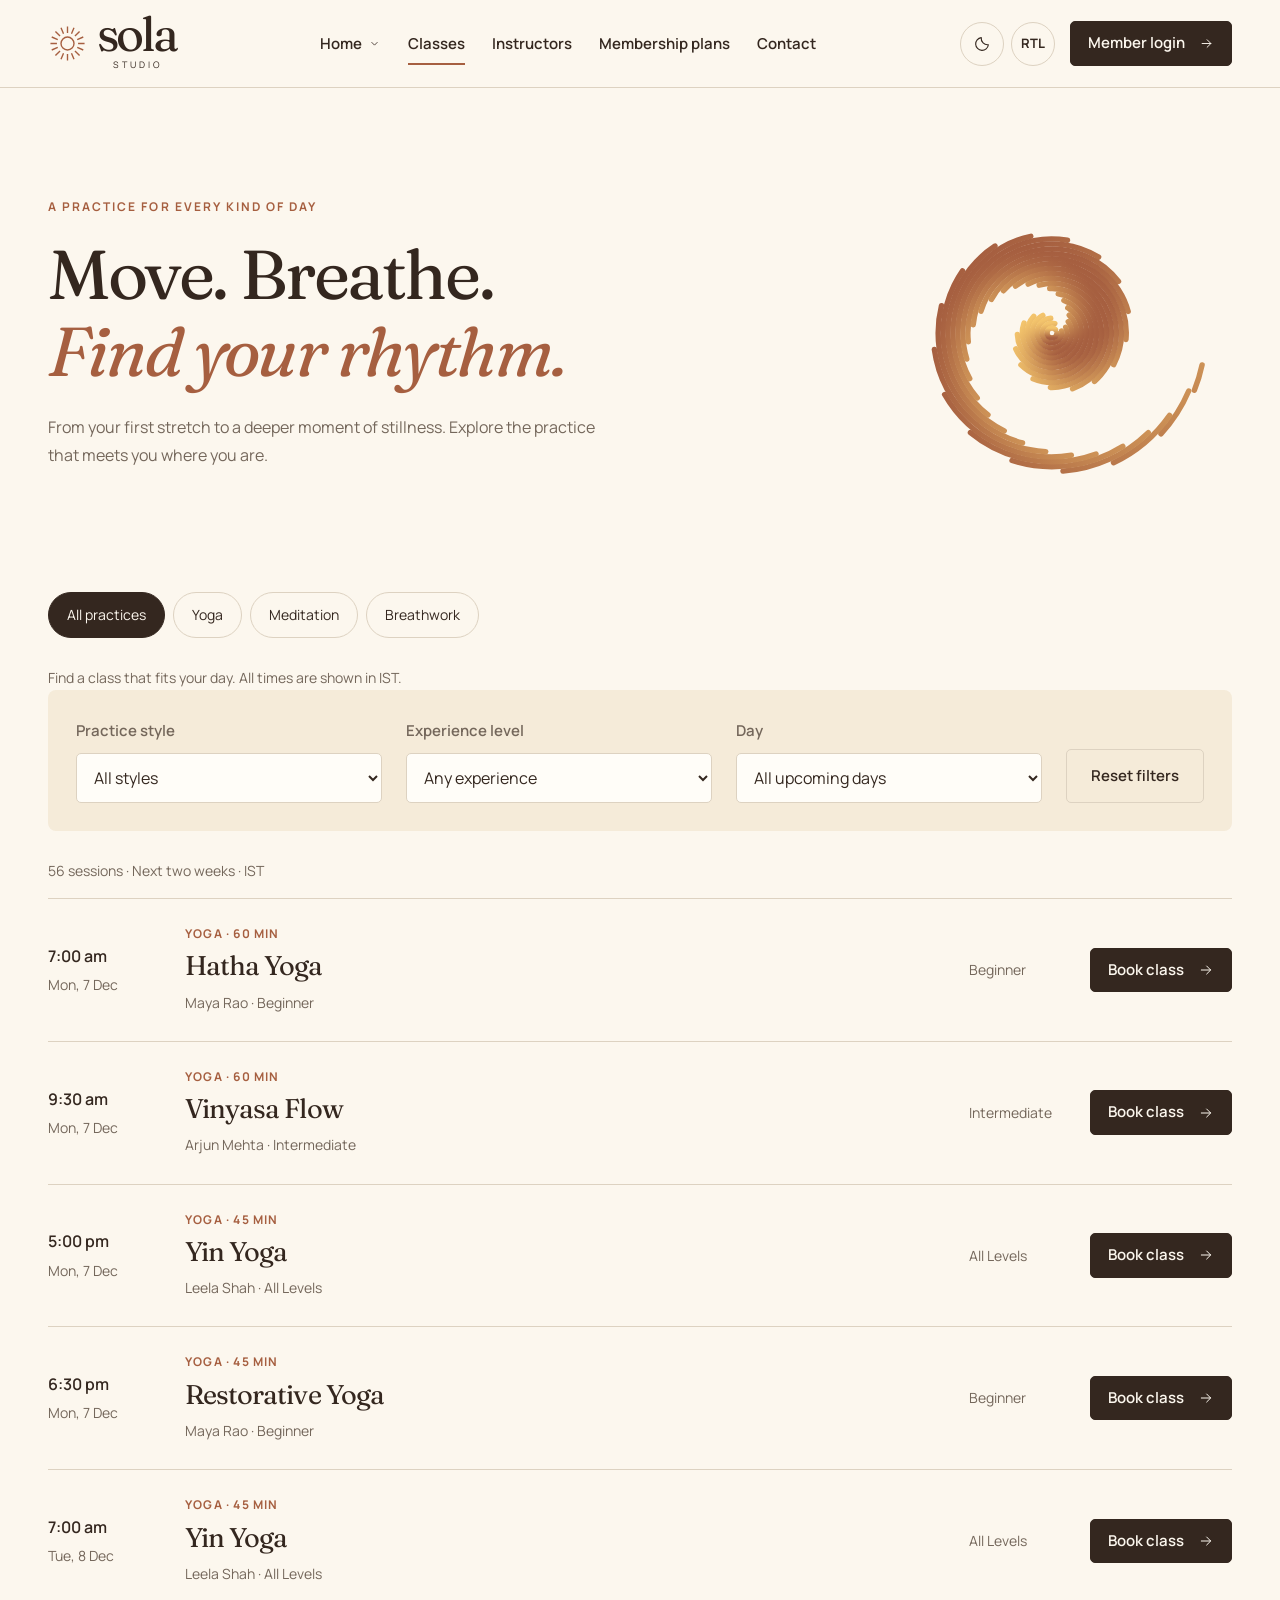
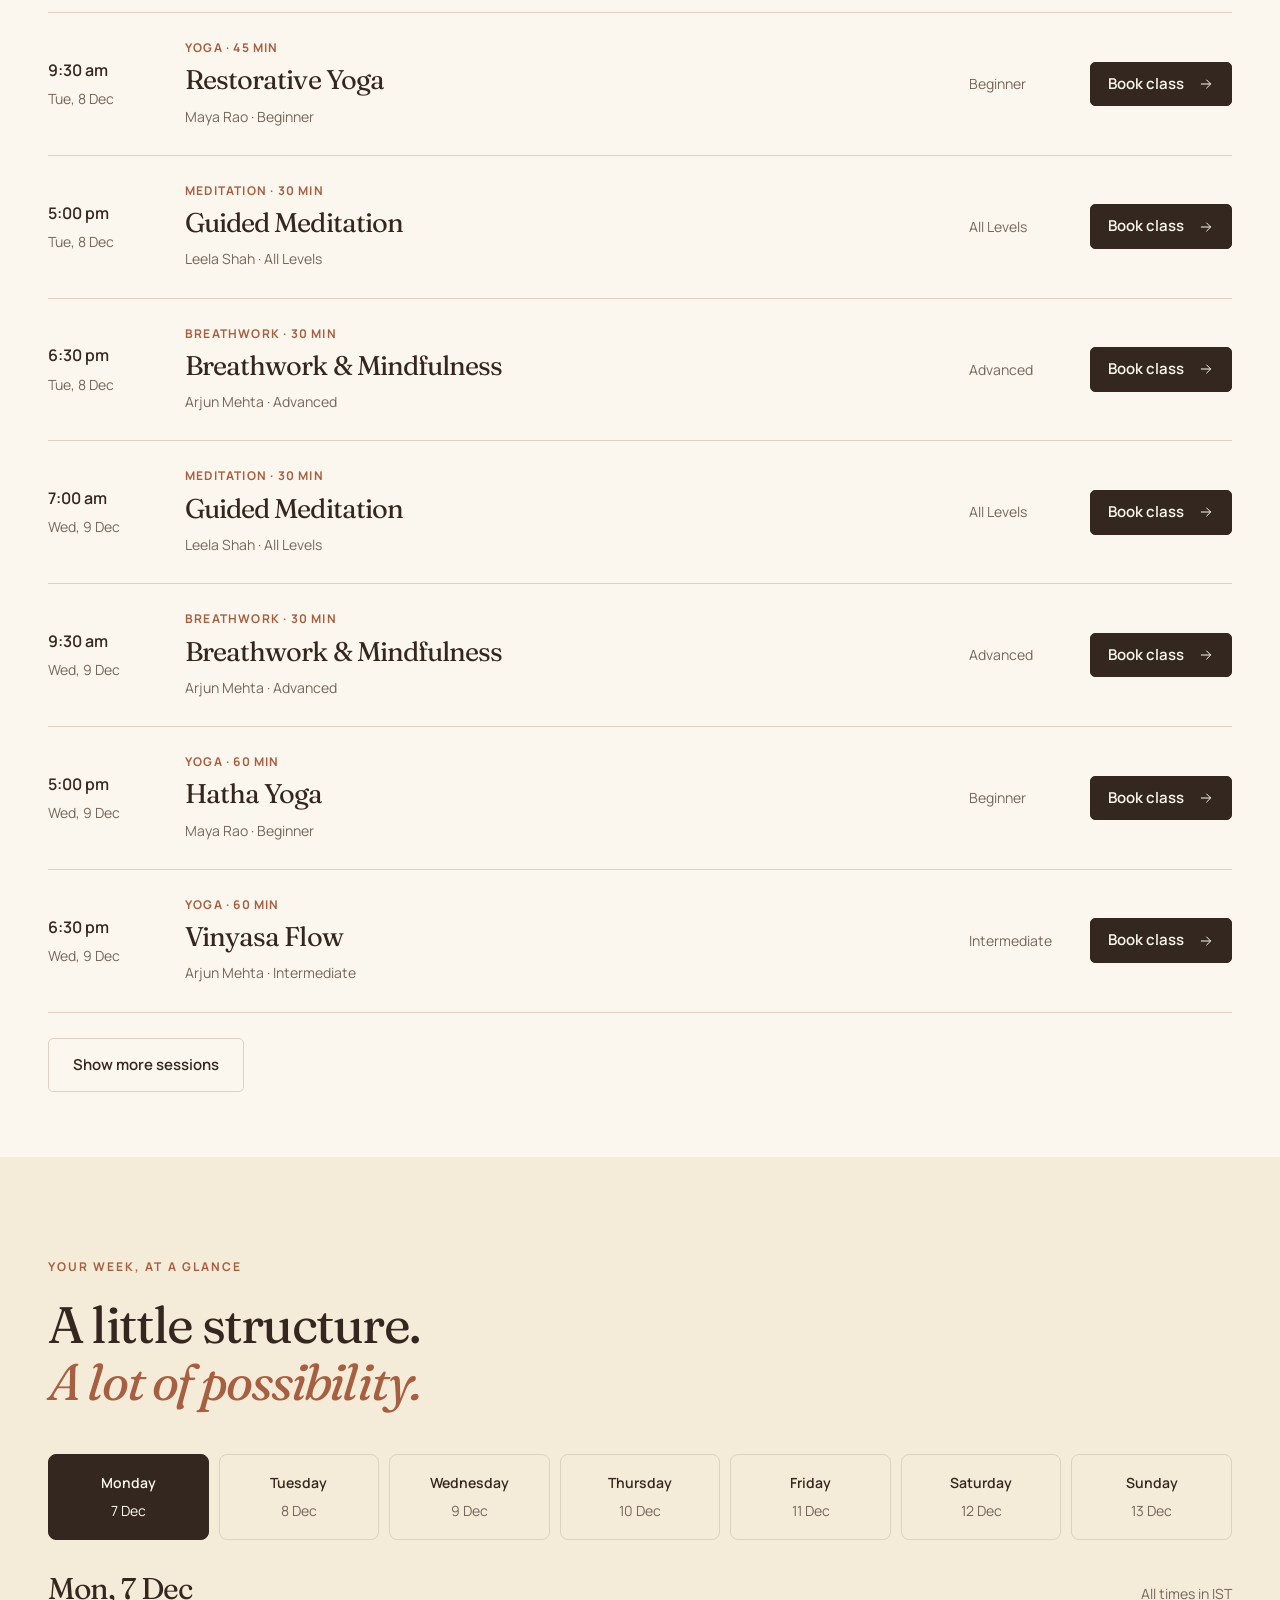
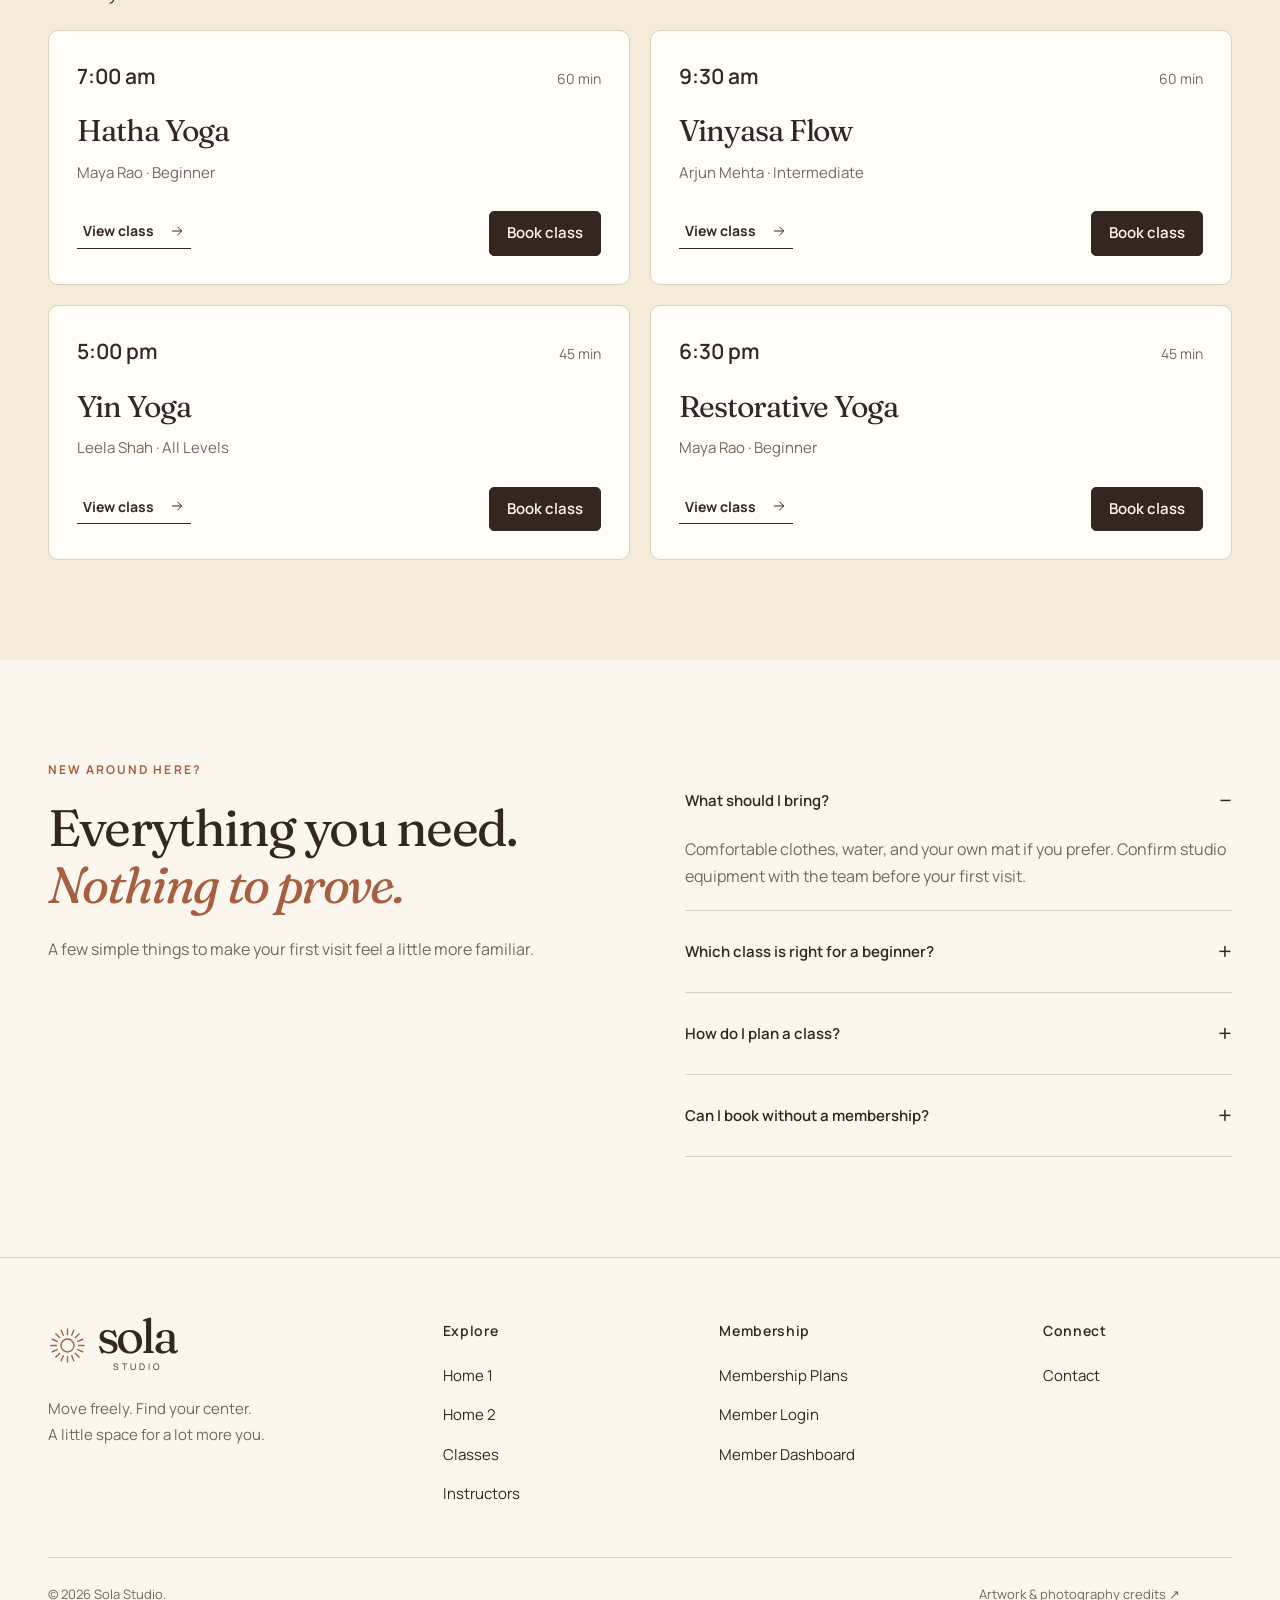
==== commit 0b66b9cd: "Redesign Sola components and standalone member authentication forms" ====
--- a/pages/classes.html
+++ b/pages/classes.html
@@ -5,7 +5,7 @@
     <meta name="viewport" content="width=device-width,initial-scale=1" />
     <meta
       name="description"
-      content="Explore yoga, meditation, and breathwork by style, level, and time. Browse Sola’s preview timetable and try the member demo."
+      content="Explore yoga, meditation, and breathwork by style, level, and time. Browse Sola’s weekly timetable."
     />
     <meta name="theme-color" content="#FCF7EE" />
     <title>Find your next class · Sola Studio</title>
@@ -27,13 +27,14 @@
     <script defer src="../assets/js/membership-data.js"></script>
     <script defer src="../assets/js/booking.js"></script>
     <script defer src="../assets/js/main.js"></script>
+    <script defer src="../assets/js/schedule.js"></script>
     <script defer src="../assets/js/public.js"></script>
   </head>
   <body data-page="classes">
     <a class="skip" href="#main">Skip to content</a>
     <header class="site-header" id="site-header"></header>
     <main id="main">
-      <section class="wrap page-intro">
+      <section class="wrap page-intro class-intro">
         <div class="intro-row">
           <div>
             <span class="eyebrow">A practice for every kind of day</span>
@@ -44,8 +45,8 @@
             </p>
           </div>
           <img
-            class="intro-art"
-            src="../assets/graphics/organic-spiral.svg"
+            class="class-banner-art"
+            src="../assets/graphics/solar-orbit.svg"
             alt=""
             aria-hidden="true"
           />
@@ -58,8 +59,7 @@
           aria-label="Filter by practice category"
         ></div>
         <p class="schedule-note">
-          Preview timetable · Times in IST. Availability is illustrative;
-          bookings are local demonstrations.
+          Find a class that fits your day. All times are shown in IST.
         </p>
         <form class="filters" id="class-filters">
           <div class="field">
@@ -103,14 +103,8 @@
               <h2>A little structure.<br /><em>A lot of possibility.</em></h2>
             </div>
           </div>
-          <p class="scroll-hint">Scroll across to explore the full week →</p>
-          <div
-            class="timetable"
-            id="weekly-timetable"
-            tabindex="0"
-            role="region"
-            aria-label="Weekly class timetable, scroll horizontally on small screens"
-          ></div>
+
+          <div class="weekly-explorer" id="weekly-timetable"></div>
         </div>
       </section>
       <section class="wrap section">
@@ -139,12 +133,11 @@
               </p>
             </details>
             <details>
-              <summary>How does demo booking work?</summary>
+              <summary>How do I plan a class?</summary>
               <p>
-                Choose a session and open the demo member dashboard. One credit
-                is held per eligible booking. Cancel any time before the sample
-                session starts to restore your credit. This is a demonstration
-                policy only.
+                Choose a session to add it to your practice schedule. The
+                current workspace saves plans on your device; confirm actual
+                reservations and cancellation terms with the studio.
               </p>
             </details>
             <details>
@@ -179,9 +172,7 @@
     </dialog>
     <noscript
       ><p class="notice">
-        JavaScript is required for navigation controls, class schedules, and the
-        local demo dashboard. Please enable JavaScript to explore the full
-        experience.
+        Enable JavaScript to explore class schedules and the member workspace.
       </p></noscript
     >
   </body>
--- a/assets/css/style.css
+++ b/assets/css/style.css
@@ -459,26 +459,6 @@
   object-position: 49% center;
   border-radius: 240px 240px 10px 10px;
 }
-.solar-orbit {
-  position: absolute;
-  width: 420px;
-  max-width: none;
-  inset-inline-start: -50px;
-  top: 13px;
-  z-index: -1;
-  animation: orbit 65s linear infinite;
-}
-.hero-visual:after {
-  content: "";
-  width: 140px;
-  height: 140px;
-  border-radius: 50%;
-  background: var(--saffron);
-  position: absolute;
-  inset-inline-end: -48px;
-  bottom: 45px;
-  z-index: -1;
-}
 .photo-note {
   position: absolute;
   bottom: 25px;
@@ -505,26 +485,6 @@
   color: var(--muted);
   font-size: var(--type-meta);
 }
-.motion-toggle {
-  position: absolute;
-  top: 22px;
-  inset-inline-end: 7px;
-  width: 44px;
-  height: 44px;
-  border: 1px solid var(--line);
-  border-radius: 50%;
-  background: var(--paper);
-  font-size: 13px;
-  z-index: 2;
-}
-.paused .solar-orbit {
-  animation-play-state: paused;
-}
-@keyframes orbit {
-  to {
-    transform: rotate(360deg);
-  }
-}
 .values-strip {
   border-block: 1px solid var(--line);
   padding-block: 23px;
@@ -581,83 +541,6 @@
 }
 .practice-section {
   background: var(--surface);
-}
-.practice-layout {
-  display: grid;
-  grid-template-columns: 0.8fr 1.2fr;
-  gap: 65px;
-  align-items: start;
-}
-.practice-tabs {
-  display: grid;
-  border-top: 1px solid var(--line);
-}
-.practice-tab {
-  display: flex;
-  align-items: center;
-  justify-content: space-between;
-  gap: 20px;
-  padding: 18px 0;
-  border-bottom: 1px solid var(--line);
-  text-align: start;
-  color: var(--muted);
-  font:
-    26px Fraunces,
-    serif;
-}
-.practice-tab span {
-  font:
-    12px Manrope,
-    sans-serif;
-  margin-inline-end: auto;
-  margin-inline-start: 16px;
-  color: var(--muted);
-}
-.practice-tab[aria-selected="true"] {
-  color: var(--ink);
-}
-.practice-tab[aria-selected="true"] svg {
-  color: var(--clay);
-  transform: rotate(-35deg);
-}
-.practice-panel {
-  position: relative;
-  min-width: 0;
-}
-.practice-panel > img {
-  height: auto;
-  object-fit: cover;
-  width: 100%;
-  border-radius: 8px;
-  aspect-ratio: 3 / 2;
-}
-.practice-panel-content {
-  display: flex;
-  justify-content: space-between;
-  gap: var(--space-4);
-  margin-top: 28px;
-}
-.practice-panel-content p {
-  max-width: 390px;
-  font-size: var(--type-body);
-}
-.practice-panel-content h3 {
-  margin-block: 8px 16px;
-}
-.practice-panel-content .actions {
-  margin-top: 22px;
-}
-.practice-meta {
-  display: flex;
-  gap: var(--space-1);
-  flex-wrap: wrap;
-}
-.practice-art {
-  width: 104px;
-  height: 104px;
-  align-self: center;
-  opacity: 0.75;
-  flex-shrink: 0;
 }
 .days {
   display: flex;
@@ -768,46 +651,7 @@
   color: #34271f;
   border-color: #34271f;
 }
-.guides-grid {
-  display: grid;
-  grid-template-columns: repeat(3, 1fr);
-  gap: 28px;
-}
-.guide-portrait {
-  height: 350px;
-  width: 100%;
-  object-fit: cover;
-  object-position: center 35%;
-  border-radius: 150px 150px 5px 5px;
-}
-.guide-card:nth-child(2) {
-  margin-top: 50px;
-}
-.guide-card:nth-child(3) .guide-portrait {
-  border-radius: 5px 5px 150px 5px;
-  object-position: center;
-}
-.guide-name {
-  display: flex;
-  align-items: center;
-  justify-content: space-between;
-  margin-top: 20px;
-}
-.guide-name h3 {
-  font-size: 29px;
-}
-.guide-card p {
-  font-size: 15px;
-  margin-top: 8px;
-}
-.guide-card .text-link {
-  margin-top: 15px;
-}
-.sample-label {
-  font-size: var(--type-support);
-  margin-top: 28px;
-  max-width: 700px;
-}
+
 .plans-section {
   background: var(--surface);
 }
@@ -944,38 +788,13 @@
   border-top: 1px solid var(--line);
   padding-block: 62px 25px;
 }
-.footer-top {
-  display: grid;
-  grid-template-columns: 1.2fr 1.1fr 1fr;
-  gap: 48px;
-}
 .footer-brand p {
   max-width: 280px;
   margin-top: 23px;
   font-size: 15px;
 }
-.footer-links {
-  display: grid;
-  grid-template-columns: 1fr 1fr;
-  gap: 14px 24px;
-  font-size: 15px;
-  align-content: start;
-}
-.footer-links a:hover {
-  text-decoration: underline;
-}
-.footer-top > div > h3 {
-  font:
-    600 15px Manrope,
-    sans-serif;
-  letter-spacing: 0.1em;
-  text-transform: uppercase;
-  margin-block: 5px 22px;
-}
-.footer-message p {
-  font-size: 15px;
-}
 .footer-bottom {
+  padding-inline-end: 52px;
   display: flex;
   justify-content: space-between;
   gap: 25px;
@@ -1211,43 +1030,6 @@
   font-size: 14px;
   color: var(--muted);
 }
-.timetable {
-  display: grid;
-  grid-template-columns: repeat(7, minmax(164px, 1fr));
-  gap: var(--space-2);
-  overflow: auto;
-  padding-bottom: 16px;
-  overscroll-behavior-inline: contain;
-  scrollbar-width: thin;
-}
-.timetable > div {
-  min-width: 0;
-  border: 1px solid var(--line);
-  border-radius: 7px;
-  padding: 18px 12px;
-}
-.timetable h3 {
-  font:
-    600 14px Manrope,
-    sans-serif;
-  margin-bottom: 15px;
-}
-.timetable button {
-  display: block;
-  background: var(--surface);
-  padding: 12px 10px;
-  margin-top: 12px;
-  text-align: start;
-  border-radius: 4px;
-  width: 100%;
-  font-size: var(--type-support);
-  line-height: 1.5;
-  min-height: 108px;
-}
-.timetable button span {
-  display: block;
-  color: var(--muted);
-}
 .alt-hero {
   display: grid;
   grid-template-columns: 1.15fr 0.85fr;
@@ -1404,27 +1186,6 @@
 .spotlight .specialty {
   font-size: var(--type-support);
 }
-.instructor-list {
-  display: grid;
-  grid-template-columns: 1fr 1fr;
-  gap: 65px;
-}
-.instructor-list img {
-  height: auto;
-  width: 100%;
-  object-fit: cover;
-  border-radius: 8px;
-  object-position: center 35%;
-  aspect-ratio: 4 / 5;
-}
-.instructor-list h3 {
-  font-size: 36px;
-  margin-block: 22px 10px;
-}
-.instructor-list p {
-  font-size: var(--type-body);
-  margin-block: 15px 20px;
-}
 .membership-all .plans-grid {
   grid-template-columns: repeat(4, 1fr);
   gap: var(--space-3);
@@ -1442,47 +1203,6 @@
 .membership-all .plan .btn {
   font-size: var(--type-action);
   padding-inline: 18px;
-}
-.comparison {
-  display: grid;
-  grid-template-columns: 1fr 1fr;
-  gap: 70px;
-  align-items: start;
-}
-.range-field {
-  margin-top: 30px;
-}
-.range-field label {
-  display: flex;
-  justify-content: space-between;
-  margin-bottom: 15px;
-  font-size: 15px;
-}
-.range-field input {
-  width: 100%;
-  accent-color: var(--clay);
-}
-.comparison-result {
-  padding: 30px;
-  background: var(--paper);
-  border: 1px solid var(--line);
-  border-radius: 8px;
-}
-.comparison-result h3 {
-  font-size: 30px;
-  margin-bottom: 18px;
-}
-.comparison-row {
-  display: flex;
-  justify-content: space-between;
-  border-bottom: 1px solid var(--line);
-  padding-block: 14px;
-  font-size: var(--type-support);
-  gap: var(--space-4);
-}
-.comparison-result p {
-  margin-top: 20px;
-  font-size: var(--type-support);
 }
 .contact-grid {
   display: grid;
@@ -1525,100 +1245,6 @@
   accent-color: var(--clay);
   width: 16px;
   height: 16px;
-}
-.login-layout {
-  min-height: calc(100dvh - 88px);
-  display: grid;
-  grid-template-columns: 1fr 1fr;
-}
-.login-art {
-  position: relative;
-  min-height: 700px;
-  overflow: hidden;
-  background: var(--surface);
-}
-.login-art > img {
-  width: 100%;
-  height: 100%;
-  object-fit: cover;
-  position: absolute;
-  filter: brightness(0.65);
-  object-position: center 40%;
-}
-.login-art-copy {
-  position: relative;
-  padding: 70px;
-  color: #fff9ef;
-  max-width: 600px;
-  display: flex;
-  height: 100%;
-  flex-direction: column;
-  justify-content: end;
-}
-.login-art h2 {
-  font-size: 60px;
-}
-.login-art p {
-  color: #fff1dc;
-  margin-top: 25px;
-  max-width: 350px;
-}
-.login-form-wrap {
-  display: flex;
-  justify-content: center;
-  align-items: center;
-  padding: 56px 48px;
-}
-.login-form {
-  width: 100%;
-  max-width: 420px;
-}
-.login-form h1 {
-  font-size: 50px;
-}
-.login-form > p {
-  font-size: var(--type-body);
-  margin-block: 20px 28px;
-}
-.login-form form {
-  display: grid;
-  gap: 20px;
-}
-.password-field {
-  position: relative;
-}
-.password-field input {
-  padding-inline-end: 78px !important;
-}
-.password-field button {
-  position: absolute;
-  inset-inline-end: 7px;
-  top: 2px;
-  height: 44px;
-  font-size: var(--type-support);
-  font-weight: 600;
-  padding-inline: 10px;
-}
-.login-form .btn {
-  width: 100%;
-}
-.login-divider {
-  display: flex;
-  gap: 15px;
-  align-items: center;
-  color: var(--muted);
-  font-size: var(--type-support);
-  margin-block: 24px;
-}
-.login-divider:before,
-.login-divider:after {
-  content: "";
-  height: 1px;
-  flex: 1;
-  background: var(--line);
-}
-.login-form .notice {
-  margin-top: 22px;
 }
 .form-feedback {
   font-size: var(--type-support);
@@ -1728,24 +1354,7 @@
   max-width: 1500px;
   margin: auto;
 }
-.demo-banner {
-  padding: 14px 18px;
-  background: var(--surface);
-  border: 1px solid var(--line);
-  border-radius: 6px;
-  font-size: var(--type-support);
-  color: var(--muted);
-  margin-bottom: 30px;
-  display: flex;
-  gap: var(--space-2);
-  align-items: start;
-}
-.demo-banner strong {
-  color: var(--ink);
-  font-size: var(--type-eyebrow);
-  letter-spacing: 0.05em;
-  white-space: nowrap;
-}
+
 .dash-heading {
   display: flex;
   align-items: center;
@@ -2070,17 +1679,475 @@
   white-space: nowrap;
   border: 0;
 }
-.instructor-list #leela img {
-  aspect-ratio: 3 / 2;
-  object-position: center;
-}
 .spotlight > img[src*="guide-leela"] {
   aspect-ratio: 3 / 2;
   border-radius: 8px 8px 100px 8px;
 }
-.guide-portrait[src*="guide-arjun"],
-.instructor-list img[src*="guide-arjun"] {
-  object-position: center top;
+/* Targeted editorial components */
+.hero-visual {
+  animation: hero-arrive 0.65s ease-out both;
+  clip-path: none;
+}
+.solar-orbit {
+  position: absolute;
+  width: 380px;
+  max-width: none;
+  inset-inline-start: -70px;
+  top: -110px;
+  z-index: -1;
+}
+@keyframes hero-arrive {
+  from {
+    opacity: 0;
+    transform: translateY(10px);
+  }
+  to {
+    opacity: 1;
+    transform: translateY(0);
+  }
+}
+.practice-layout {
+  display: grid;
+  grid-template-columns: minmax(0, 0.8fr) minmax(0, 1.2fr);
+  gap: 28px 48px;
+  align-items: start;
+}
+.practice-tabs {
+  display: grid;
+  align-self: stretch;
+  grid-template-rows: repeat(6, 1fr);
+  border-block: 1px solid var(--line);
+}
+.practice-tab {
+  display: flex;
+  align-items: center;
+  justify-content: space-between;
+  gap: 16px;
+  padding: 14px 0;
+  border-bottom: 1px solid var(--line);
+  font:
+    400 25px/1.3 Fraunces,
+    serif;
+  color: var(--muted);
+  text-align: start;
+}
+.practice-tab:last-child {
+  border-bottom: 0;
+}
+.practice-tab span {
+  margin-inline-start: auto;
+  font:
+    12px Manrope,
+    sans-serif;
+  color: var(--muted);
+}
+.practice-tab[aria-selected="true"] {
+  color: var(--ink);
+}
+.practice-tab[aria-selected="true"] svg {
+  color: var(--clay);
+  transform: rotate(-35deg);
+}
+.practice-panel {
+  display: contents;
+}
+.practice-panel > img {
+  grid-column: 2;
+  grid-row: 1;
+  align-self: center;
+  width: 100%;
+  height: auto;
+  aspect-ratio: 3 / 2;
+  object-fit: cover;
+  border-radius: 8px;
+}
+.practice-panel-content {
+  grid-column: 1 / -1;
+  display: grid;
+  grid-template-columns: minmax(0, 0.8fr) minmax(0, 1.2fr);
+  gap: 48px;
+  padding-top: 28px;
+  border-top: 1px solid var(--line);
+}
+.practice-meta {
+  display: flex;
+  gap: 16px;
+  flex-wrap: wrap;
+  margin-bottom: 16px;
+}
+.practice-meta .pill {
+  border: 0;
+  border-radius: 0;
+  padding: 0;
+  font-size: 14px;
+}
+.practice-summary h3 {
+  font-size: 32px;
+  max-width: 400px;
+}
+.practice-description p {
+  font-size: 16px;
+  max-width: 600px;
+}
+.practice-description .actions {
+  margin-top: 18px;
+}
+.guides-grid {
+  display: grid;
+  grid-template-columns: repeat(3, minmax(0, 1fr));
+  gap: 28px;
+}
+.guide-card {
+  min-width: 0;
+}
+.guide-portrait {
+  width: 100%;
+  height: auto;
+  aspect-ratio: 3 / 2;
+  object-fit: cover;
+  border-radius: 8px 8px 60px 8px;
+}
+.guide-name {
+  display: flex;
+  align-items: center;
+  justify-content: space-between;
+  gap: 16px;
+  margin-top: 24px;
+}
+.guide-name h3 {
+  font-size: 30px;
+}
+.guide-card p {
+  margin-top: 10px;
+  font-size: 15px;
+}
+.guide-card .text-link {
+  margin-top: 18px;
+}
+.footer-top {
+  display: grid;
+  grid-template-columns: 1.5fr 1fr 1.2fr 0.8fr;
+  gap: 40px;
+}
+.footer-group h3 {
+  font:
+    600 14px/1.5 Manrope,
+    sans-serif;
+  letter-spacing: 0.05em;
+  margin-bottom: 22px;
+}
+.footer-links {
+  display: flex;
+  flex-direction: column;
+  align-items: start;
+  gap: 14px;
+  font-size: 15px;
+}
+.footer-links a:hover {
+  text-decoration: underline;
+  text-underline-offset: 4px;
+}
+.footer-brand p {
+  max-width: 270px;
+}
+.class-intro .intro-row {
+  display: grid;
+  grid-template-columns: minmax(0, 1.3fr) minmax(0, 0.7fr);
+  gap: 48px;
+  align-items: center;
+}
+.class-banner-art {
+  width: 100%;
+  max-width: 360px;
+  aspect-ratio: 1;
+  object-fit: contain;
+  justify-self: end;
+}
+.weekly-explorer {
+  display: block;
+}
+.week-tabs {
+  display: grid;
+  grid-template-columns: repeat(7, minmax(0, 1fr));
+  gap: 10px;
+  margin-bottom: 32px;
+}
+.week-tab {
+  border: 1px solid var(--line);
+  border-radius: 8px;
+  padding: 16px 10px;
+  min-height: 80px;
+  display: grid;
+  gap: 4px;
+  text-align: center;
+}
+.week-tab strong {
+  font-size: 14px;
+  font-weight: 600;
+}
+.week-tab span {
+  font-size: 14px;
+  color: var(--muted);
+}
+.week-tab[aria-selected="true"] {
+  background: var(--ink);
+  color: var(--bg);
+  border-color: var(--ink);
+}
+.week-tab[aria-selected="true"] span {
+  color: inherit;
+}
+.week-heading {
+  display: flex;
+  align-items: baseline;
+  justify-content: space-between;
+  gap: 24px;
+  margin-bottom: 24px;
+}
+.week-heading h3 {
+  font-size: 30px;
+}
+.week-heading > span {
+  font-size: 14px;
+  color: var(--muted);
+}
+.week-sessions {
+  display: grid;
+  grid-template-columns: repeat(2, minmax(0, 1fr));
+  gap: 20px;
+}
+.week-card {
+  padding: 28px;
+  border: 1px solid var(--line);
+  border-radius: 10px;
+  background: var(--paper);
+}
+.week-card-top {
+  display: flex;
+  align-items: baseline;
+  justify-content: space-between;
+  gap: 20px;
+  margin-bottom: 20px;
+}
+.week-card-top time {
+  font-size: 21px;
+  font-weight: 600;
+}
+.week-card-top > span {
+  font-size: 14px;
+  color: var(--muted);
+}
+.week-card h4 {
+  font-size: 30px;
+  margin-bottom: 12px;
+}
+.week-card p {
+  font-size: 15px;
+}
+.week-card-actions {
+  display: flex;
+  justify-content: space-between;
+  align-items: center;
+  gap: 16px;
+  flex-wrap: wrap;
+  margin-top: 26px;
+}
+.week-card-actions .text-link {
+  font-size: 14px;
+}
+.instructor-intro {
+  padding-bottom: 40px;
+}
+.instructor-intro p {
+  max-width: 620px;
+}
+.guide-feature {
+  display: grid;
+  grid-template-columns: minmax(0, 1.25fr) minmax(0, 0.75fr);
+  gap: 56px;
+  align-items: center;
+  padding-block: 24px 48px;
+}
+.guide-feature-image img,
+.guide-pair-image img {
+  width: 100%;
+  height: auto;
+  aspect-ratio: 3 / 2;
+  object-fit: cover;
+}
+.guide-feature-image {
+  border-radius: 8px 100px 8px 8px;
+  overflow: hidden;
+}
+.guide-feature-copy h2 {
+  font-size: 48px;
+}
+.guide-specialty {
+  color: var(--clay);
+  font-size: 15px;
+  margin-block: 14px 22px;
+}
+.guide-feature-copy h3 {
+  font-size: 32px;
+  margin-bottom: 20px;
+}
+.guide-feature-copy > p:not(.guide-specialty) {
+  font-size: 16px;
+  margin-bottom: 24px;
+}
+.guide-pair {
+  display: grid;
+  grid-template-columns: repeat(2, minmax(0, 1fr));
+  gap: 48px;
+  padding-top: 24px;
+}
+.guide-pair article {
+  display: flex;
+  flex-direction: column;
+  min-width: 0;
+}
+.guide-pair article:nth-child(2) {
+  padding-top: 64px;
+}
+.guide-pair-image {
+  border-radius: 8px;
+  overflow: hidden;
+}
+.guide-pair article:nth-child(2) .guide-pair-image {
+  border-radius: 80px 8px 8px 8px;
+}
+.guide-profile-copy {
+  padding-top: 28px;
+}
+.guide-profile-copy h2 {
+  font-size: 38px;
+}
+.guide-profile-copy > p:not(.guide-specialty) {
+  max-width: 460px;
+  margin-bottom: 22px;
+  font-size: 16px;
+}
+.guide-closing {
+  display: flex;
+  align-items: center;
+  justify-content: space-between;
+  gap: 40px;
+  padding-block: 0 72px;
+}
+.guide-closing p {
+  font-size: 14px;
+  max-width: 600px;
+}
+.comparison {
+  display: block;
+}
+.comparison-top {
+  display: grid;
+  grid-template-columns: minmax(0, 1.2fr) minmax(0, 0.8fr);
+  gap: 72px;
+  align-items: center;
+  margin-bottom: 36px;
+}
+.comparison-top h2 {
+  max-width: 650px;
+}
+.comparison-top > div > p {
+  margin-top: 22px;
+  font-size: 16px;
+  max-width: 580px;
+}
+.range-field {
+  background: var(--paper);
+  border: 1px solid var(--line);
+  border-radius: 10px;
+  padding: 28px;
+}
+.range-field label {
+  display: flex;
+  align-items: baseline;
+  justify-content: space-between;
+  gap: 24px;
+  margin-bottom: 24px;
+  font-size: 15px;
+}
+.range-field input {
+  width: 100%;
+  accent-color: var(--clay);
+  cursor: pointer;
+}
+.range-field p {
+  margin-top: 18px;
+  font-size: 15px;
+}
+.comparison-results {
+  display: grid;
+  grid-template-columns: repeat(2, minmax(0, 1fr));
+  gap: 20px;
+}
+.comparison-card {
+  background: var(--paper);
+  border: 1px solid var(--line);
+  border-radius: 10px;
+  padding: 28px;
+  display: grid;
+  grid-template-columns: minmax(0, 1fr) auto;
+  gap: 24px;
+}
+.comparison-card .eyebrow {
+  margin-bottom: 12px;
+}
+.comparison-card h3 {
+  font-size: 29px;
+}
+.comparison-cost {
+  font:
+    38px/1.2 Fraunces,
+    serif;
+  text-align: end;
+}
+.comparison-cost span {
+  display: block;
+  font:
+    14px/1.6 Manrope,
+    sans-serif;
+  color: var(--muted);
+  margin-top: 7px;
+}
+.comparison-card dl {
+  grid-column: 1 / -1;
+  border-top: 1px solid var(--line);
+  padding-top: 18px;
+  margin: 0;
+  display: grid;
+  gap: 12px;
+  font-size: 14px;
+}
+.comparison-card dl > div {
+  display: flex;
+  justify-content: space-between;
+  gap: 24px;
+}
+.comparison-card dt {
+  color: var(--muted);
+}
+.comparison-card dd {
+  margin: 0;
+  text-align: end;
+}
+.calculation-note {
+  margin-top: 24px;
+  max-width: 960px;
+  font-size: 14px;
+  color: var(--muted);
+}
+.calculation-note summary {
+  cursor: pointer;
+  display: inline-block;
+  text-decoration: underline;
+  text-underline-offset: 4px;
+}
+.calculation-note p {
+  margin-top: 14px;
 }
 @media (min-width: 1600px) {
   .wrap {
@@ -2095,9 +2162,6 @@
   }
   .hero h1 {
     font-size: 91px;
-  }
-  .solar-orbit {
-    width: 470px;
   }
 }
 @media (max-width: 1390px) {
@@ -2177,10 +2241,6 @@
   .hero-visual {
     padding-inline-start: 20px;
   }
-  .solar-orbit {
-    width: 340px;
-    inset-inline-start: -55px;
-  }
   .hero-copy > p {
     max-width: 350px;
   }
@@ -2191,9 +2251,6 @@
   .about-grid {
     gap: 50px;
   }
-  .practice-layout {
-    gap: 40px;
-  }
   .dashboard-shell {
     grid-template-columns: 215px 1fr;
   }
@@ -2218,48 +2275,51 @@
   .dashboard-content .session-action {
     margin-inline-start: 0;
   }
-  .login-art-copy {
-    padding: 45px;
-  }
-  .login-art h2 {
-    font-size: 48px;
-  }
-  .guides-grid {
-    grid-template-columns: repeat(2, minmax(0, 1fr));
+  .solar-orbit {
+    width: 340px;
+    inset-inline-start: -85px;
+    top: -70px;
+  }
+  .hero-visual {
+    clip-path: none;
+  }
+  .practice-layout,
+  .practice-panel-content {
+    gap: 28px 32px;
+  }
+  .practice-tab {
+    font-size: 23px;
+    padding-block: 12px;
+  }
+  .practice-tab span {
+    display: none;
+  }
+  .footer-top {
+    grid-template-columns: 1.3fr 1fr 1fr;
+    gap: 36px;
+  }
+  .footer-group:last-child {
+    grid-column: 2;
+  }
+  .guide-feature {
+    grid-template-columns: 1.1fr 1fr;
+    gap: 36px;
+  }
+  .guide-feature-copy h2 {
+    font-size: 42px;
+  }
+  .guide-pair {
     gap: 32px;
   }
-  .guide-card:nth-child(2) {
-    margin-top: 0;
-  }
-  .guide-portrait {
-    height: auto;
-    aspect-ratio: 4 / 5;
-  }
-  .guide-card:nth-child(3) {
-    grid-column: 1 / -1;
-    display: grid;
-    grid-template-columns: minmax(0, 1fr) minmax(0, 1fr);
-    gap: 0 32px;
-    align-items: center;
-  }
-  .guide-card:nth-child(3) > a:first-child {
-    grid-row: 1 / 4;
-  }
-  .guide-card:nth-child(3) .guide-portrait {
-    height: auto;
-    aspect-ratio: 3 / 2;
-    border-radius: 8px 8px 80px 8px;
-  }
-  .guide-card:nth-child(3) .guide-name {
-    align-self: end;
-    margin-top: 0;
-  }
-  .guide-card:nth-child(3) .text-link {
-    align-self: start;
-    justify-self: start;
-  }
-  .guide-card:nth-child(3) p {
-    margin-block: 12px;
+  .comparison-top {
+    gap: 36px;
+  }
+  .comparison-card {
+    grid-template-columns: 1fr;
+    gap: 20px;
+  }
+  .comparison-cost {
+    text-align: start;
   }
 }
 @media (max-width: 960px) {
@@ -2301,11 +2361,6 @@
     margin: -12px 8px 0;
     max-width: calc(100% - 16px);
   }
-  .solar-orbit {
-    width: 290px;
-    inset-inline-start: -45px;
-    top: 40px;
-  }
   .values-strip {
     grid-template-columns: repeat(2, minmax(0, 1fr));
     gap: 20px;
@@ -2336,23 +2391,6 @@
   .about-copy h2 {
     font-size: 40px;
   }
-  .practice-layout {
-    grid-template-columns: 0.8fr 1fr;
-    gap: 30px;
-  }
-  .practice-tab {
-    font-size: 22px;
-    padding-block: 17px;
-  }
-  .practice-tab span {
-    display: none;
-  }
-  .practice-panel-content {
-    gap: 15px;
-  }
-  .practice-art {
-    display: none;
-  }
   .slow-grid {
     gap: 40px;
   }
@@ -2361,15 +2399,6 @@
   }
   .slow-art {
     max-height: 280px;
-  }
-  .guide-portrait {
-    height: auto;
-  }
-  .guides-grid {
-    gap: 20px;
-  }
-  .guide-name h3 {
-    font-size: 25px;
   }
   .plans-grid {
     grid-template-columns: 1fr;
@@ -2402,16 +2431,6 @@
   }
   .closing-copy h2 {
     font-size: 39px;
-  }
-  .footer-top {
-    gap: 35px;
-    grid-template-columns: 1fr 1.2fr;
-  }
-  .footer-message {
-    grid-column: 1/-1;
-  }
-  .footer-message p {
-    max-width: 600px;
   }
   .alt-hero {
     gap: 35px;
@@ -2454,6 +2473,10 @@
     height: 100dvh;
     width: 280px;
   }
+  .dashboard-sidebar[inert] {
+    visibility: hidden;
+    transition: none;
+  }
   .dashboard-shell.drawer-open .dashboard-sidebar {
     transform: none;
   }
@@ -2473,27 +2496,6 @@
   .dashboard-topbar > span {
     margin-inline-end: auto;
   }
-  .login-layout {
-    grid-template-columns: 0.85fr 1fr;
-  }
-  .login-art-copy {
-    padding: 35px;
-  }
-  .login-form-wrap {
-    padding: 45px 35px;
-  }
-  .login-art h2 {
-    font-size: 43px;
-  }
-  .login-art {
-    min-height: 650px;
-  }
-  .comparison {
-    gap: 40px;
-  }
-  .instructor-list {
-    gap: 35px;
-  }
   .session-level {
     display: none;
   }
@@ -2510,6 +2512,79 @@
   .plan h3,
   .plan p {
     min-height: 0;
+  }
+  .solar-orbit {
+    width: 300px;
+    inset-inline-start: -70px;
+    top: -65px;
+  }
+  .practice-tab {
+    font-size: 21px;
+    padding-block: 10px;
+  }
+  .practice-panel-content {
+    grid-template-columns: 1fr 1.2fr;
+  }
+  .guides-grid {
+    grid-template-columns: repeat(2, minmax(0, 1fr));
+  }
+  .guide-card:last-child {
+    grid-column: 1 / -1;
+    display: grid;
+    grid-template-columns: 1fr 1fr;
+    gap: 0 28px;
+    align-items: center;
+  }
+  .guide-card:last-child > a:first-child {
+    grid-row: 1 / 4;
+  }
+  .guide-card:last-child .guide-name {
+    margin-top: 0;
+  }
+  .guide-card:last-child .text-link {
+    justify-self: start;
+  }
+  .guide-feature {
+    grid-template-columns: 1fr;
+    gap: 32px;
+  }
+  .guide-feature-copy {
+    display: grid;
+    grid-template-columns: 1fr 1fr;
+    column-gap: 36px;
+    align-items: start;
+  }
+  .guide-feature-copy > .eyebrow,
+  .guide-feature-copy h2,
+  .guide-feature-copy .guide-specialty {
+    grid-column: 1;
+  }
+  .guide-feature-copy h3 {
+    grid-column: 2;
+    grid-row: 1 / 4;
+  }
+  .guide-feature-copy > p:not(.guide-specialty) {
+    grid-column: 1 / -1;
+  }
+  .guide-feature-copy .text-link {
+    justify-self: start;
+  }
+  .comparison-top {
+    grid-template-columns: 1fr;
+    gap: 28px;
+  }
+  .week-tabs {
+    grid-template-columns: repeat(4, minmax(0, 1fr));
+  }
+  .week-sessions {
+    gap: 16px;
+  }
+  .week-card {
+    padding: 24px;
+  }
+  .week-card-actions {
+    align-items: start;
+    flex-direction: column;
   }
 }
 @media (max-width: 700px) {
@@ -2579,27 +2654,12 @@
   .hero-photo {
     border-radius: 230px 230px 7px 7px;
   }
-  .solar-orbit {
-    width: 310px;
-    inset-inline-start: -30px;
-    top: 10px;
-  }
-  .hero-visual:after {
-    width: 95px;
-    height: 95px;
-    inset-inline-end: -15px;
-    bottom: 40px;
-  }
   .photo-note {
     bottom: 20px;
     padding: 14px 16px;
     inset-inline-start: 8px;
     max-width: calc(100% - 20px);
   }
-  .motion-toggle {
-    inset-inline-end: 20px;
-    top: 15px;
-  }
   .values-strip {
     display: grid;
     grid-template-columns: 1fr 1fr;
@@ -2648,38 +2708,6 @@
   .about-copy h2 {
     font-size: 42px;
   }
-  .practice-layout {
-    display: block;
-  }
-  .practice-tabs {
-    display: flex;
-    gap: var(--space-1);
-    border: 0;
-    overflow-x: auto;
-    padding-bottom: 15px;
-    margin-bottom: 10px;
-    scrollbar-width: thin;
-  }
-  .practice-tab {
-    font:
-      15px Manrope,
-      sans-serif;
-    white-space: nowrap;
-    border: 1px solid var(--line);
-    border-radius: 25px;
-    padding: 10px 15px;
-    min-height: 44px;
-  }
-  .practice-tab svg {
-    display: none;
-  }
-  .practice-tab[aria-selected="true"] {
-    background: var(--ink);
-    color: var(--bg);
-  }
-  .practice-panel-content h3 {
-    font-size: 31px;
-  }
   .days {
     flex-wrap: nowrap;
     overflow: auto;
@@ -2718,45 +2746,6 @@
   .slow-panel em {
     color: #8b4c32;
   }
-  .guides-grid {
-    grid-template-columns: 1fr;
-    gap: 35px;
-  }
-  .guide-card {
-    display: grid;
-    align-items: center;
-    grid-template-columns: minmax(0, 0.85fr) minmax(0, 1fr);
-    gap: 0 20px;
-  }
-  .guide-card > a:first-child {
-    grid-row: 1/4;
-  }
-  .guide-card .guide-portrait {
-    height: 240px;
-    border-radius: 120px 120px 5px 5px;
-  }
-  .guide-card:nth-child(2) {
-    margin-top: 0;
-  }
-  .guide-name {
-    align-self: end;
-    margin: 0;
-  }
-  .guide-name h3 {
-    font-size: 28px;
-  }
-  .guide-card p {
-    margin-top: 12px;
-    align-self: start;
-  }
-  .guide-card .text-link {
-    justify-self: start;
-    align-self: start;
-    margin: 0;
-  }
-  .guide-name svg {
-    display: none;
-  }
   .plans-grid {
     grid-template-columns: 1fr;
   }
@@ -2787,13 +2776,6 @@
   .closing-copy h2 {
     font-size: 40px;
   }
-  .footer-top {
-    grid-template-columns: 1fr;
-    gap: 35px;
-  }
-  .footer-message {
-    grid-column: auto;
-  }
   .footer-bottom {
     display: block;
     margin-top: 35px;
@@ -2804,9 +2786,6 @@
   }
   .site-footer {
     padding-block: 45px 23px;
-  }
-  .footer-links {
-    gap: 15px;
   }
   .back-top {
     bottom: 18px;
@@ -2834,10 +2813,6 @@
   }
   .filters .btn {
     width: 100%;
-  }
-  .timetable {
-    padding-bottom: 15px;
-    grid-template-columns: repeat(7, 176px);
   }
   .first-visit {
     grid-template-columns: 1fr;
@@ -2926,20 +2901,6 @@
   .spotlight h2 {
     font-size: 43px;
   }
-  .instructor-list {
-    grid-template-columns: 1fr;
-    gap: 45px;
-  }
-  .comparison {
-    grid-template-columns: 1fr;
-    gap: 35px;
-  }
-  .comparison h2 {
-    font-size: 40px;
-  }
-  .comparison > div > p {
-    margin-top: 20px;
-  }
   .contact-grid {
     grid-template-columns: 1fr;
     gap: 40px;
@@ -2952,32 +2913,6 @@
   }
   .form-grid .wide {
     grid-column: auto;
-  }
-  .login-layout {
-    grid-template-columns: 1fr;
-  }
-  .login-art {
-    min-height: 330px;
-    order: 2;
-  }
-  .login-art-copy {
-    padding: 30px;
-    min-height: 330px;
-    justify-content: end;
-  }
-  .login-art h2 {
-    font-size: 43px;
-    max-width: 400px;
-  }
-  .login-art p {
-    max-width: 330px;
-    margin-top: 15px;
-  }
-  .login-form-wrap {
-    padding: 45px 25px;
-  }
-  .login-form h1 {
-    font-size: 45px;
   }
   .dashboard-topbar {
     padding-inline: 18px;
@@ -2993,12 +2928,7 @@
   .dashboard-content {
     padding: 22px 18px;
   }
-  .demo-banner {
-    align-items: start;
-    flex-direction: column;
-    gap: 4px;
-    padding: 12px;
-  }
+
   .dash-heading {
     align-items: start;
     flex-wrap: wrap;
@@ -3106,15 +3036,182 @@
   .membership-all .plans-grid {
     grid-template-columns: 1fr;
   }
-  .instructor-list img[src*="guide-leela"],
   .spotlight > img[src*="guide-leela"] {
     aspect-ratio: 3 / 2;
-    object-position: center;
-    border-radius: 8px;
-  }
-  .comparison-row {
-    flex-wrap: wrap;
-    gap: var(--space-1);
+    border-radius: 8px 8px 100px 8px;
+  }
+  .solar-orbit {
+    width: 290px;
+    inset-inline-start: -55px;
+    top: -55px;
+  }
+  .hero-visual {
+    clip-path: none;
+  }
+  .practice-layout {
+    grid-template-columns: minmax(0, 1fr);
+    gap: 24px;
+  }
+  .practice-tabs {
+    display: flex;
+    overflow: auto;
+    gap: 8px;
+    border: 0;
+    padding-bottom: 8px;
+  }
+  .practice-tab {
+    border: 1px solid var(--line);
+    border-radius: 30px;
+    padding: 11px 16px;
+    font:
+      15px/1.5 Manrope,
+      sans-serif;
+    white-space: nowrap;
+    min-height: 46px;
+  }
+  .practice-tab:last-child {
+    border-bottom: 1px solid var(--line);
+  }
+  .practice-tab svg {
+    display: none;
+  }
+  .practice-tab[aria-selected="true"] {
+    background: var(--ink);
+    color: var(--bg);
+    border-color: var(--ink);
+  }
+  .practice-panel > img {
+    grid-column: 1;
+    grid-row: 2;
+  }
+  .practice-panel-content {
+    grid-column: 1;
+    grid-row: 3;
+    grid-template-columns: 1fr;
+    gap: 20px;
+    padding-top: 0;
+    border-top: 0;
+  }
+  .practice-summary h3 {
+    font-size: 30px;
+  }
+  .guides-grid {
+    grid-template-columns: 1fr;
+    gap: 36px;
+  }
+  .guide-card:last-child {
+    display: block;
+  }
+  .guide-name {
+    margin-top: 20px;
+  }
+  .guide-card:last-child .guide-name {
+    margin-top: 20px;
+  }
+  .footer-top {
+    grid-template-columns: 1fr 1fr;
+    gap: 36px 24px;
+  }
+  .footer-brand {
+    grid-column: 1 / -1;
+  }
+  .footer-group:last-child {
+    grid-column: 1;
+  }
+  .class-intro .intro-row {
+    grid-template-columns: 1fr;
+    gap: 24px;
+  }
+  .class-banner-art {
+    width: 230px;
+    justify-self: center;
+  }
+  .week-tabs {
+    grid-template-columns: repeat(3, minmax(0, 1fr));
+    gap: 8px;
+    margin-bottom: 28px;
+  }
+  .week-tab {
+    padding: 12px 6px;
+    min-height: 72px;
+  }
+  .week-tab strong {
+    font-size: 14px;
+  }
+  .week-tab span {
+    font-size: 14px;
+  }
+  .week-sessions {
+    grid-template-columns: 1fr;
+  }
+  .week-heading {
+    align-items: start;
+    gap: 12px;
+    flex-direction: column;
+  }
+  .week-heading h3 {
+    font-size: 28px;
+  }
+  .week-card-actions {
+    flex-direction: row;
+    align-items: center;
+  }
+  .week-card h4 {
+    font-size: 29px;
+  }
+  .guide-feature {
+    gap: 28px;
+    padding-top: 8px;
+    padding-bottom: 32px;
+  }
+  .guide-feature-image {
+    border-radius: 8px 64px 8px 8px;
+  }
+  .guide-feature-copy {
+    display: block;
+  }
+  .guide-feature-copy h2 {
+    font-size: 42px;
+  }
+  .guide-feature-copy h3 {
+    font-size: 30px;
+  }
+  .guide-pair {
+    grid-template-columns: 1fr;
+    gap: 40px;
+  }
+  .guide-pair article:nth-child(2) {
+    padding-top: 0;
+  }
+  .guide-profile-copy {
+    padding-top: 24px;
+  }
+  .guide-closing {
+    flex-direction: column;
+    align-items: start;
+    gap: 24px;
+    padding-bottom: 48px;
+  }
+  .comparison-results {
+    grid-template-columns: 1fr;
+  }
+  .range-field {
+    padding: 24px;
+  }
+  .comparison-card {
+    padding: 24px;
+    grid-template-columns: minmax(0, 1fr) auto;
+  }
+  .comparison-card h3 {
+    font-size: 25px;
+  }
+  .comparison-cost {
+    font-size: 30px;
+    text-align: end;
+  }
+  .comparison-cost span {
+    font-size: 13px;
+    max-width: 100px;
   }
 }
 @media (max-width: 480px) {
@@ -3164,27 +3261,6 @@
     display: grid;
     gap: 20px;
   }
-  .guide-card {
-    display: block;
-  }
-  .guide-card .guide-portrait {
-    height: auto;
-    aspect-ratio: 4 / 5;
-    margin-bottom: 24px;
-  }
-  .guide-card:nth-child(3) .guide-portrait {
-    aspect-ratio: 3 / 2;
-    border-radius: 8px;
-  }
-  .guide-name {
-    margin-top: 0;
-  }
-  .guide-card p {
-    margin-block: 12px 16px;
-  }
-  .guide-card .text-link {
-    margin-top: 0;
-  }
   .photo-note {
     position: relative;
     inset: auto;
@@ -3196,12 +3272,6 @@
     bottom: -25px;
     inset-inline-start: -5px;
   }
-  .footer-links {
-    gap: var(--space-3);
-  }
-  .guide-card:nth-child(3) {
-    display: block;
-  }
 }
 @media (max-width: 360px) {
   .wrap {
@@ -3226,18 +3296,6 @@
   .hero-visual {
     padding-inline-start: 30px;
   }
-  .solar-orbit {
-    width: 250px;
-  }
-  .guide-card {
-    gap: 0 18px;
-  }
-  .guide-card .guide-portrait {
-    height: 210px;
-  }
-  .guide-name h3 {
-    font-size: 25px;
-  }
   .session-action {
     margin-inline-start: 0;
   }
@@ -3268,6 +3326,34 @@
   .day-story img {
     margin-top: 20px;
     width: 100%;
+  }
+  .solar-orbit {
+    width: 245px;
+    inset-inline-start: -48px;
+    top: -45px;
+  }
+  .footer-top {
+    grid-template-columns: 1fr;
+  }
+  .footer-brand,
+  .footer-group:last-child {
+    grid-column: auto;
+  }
+  .week-tabs {
+    grid-template-columns: repeat(2, minmax(0, 1fr));
+  }
+  .week-card-actions {
+    flex-direction: column;
+    align-items: start;
+  }
+  .comparison-card {
+    grid-template-columns: 1fr;
+  }
+  .comparison-cost {
+    text-align: start;
+  }
+  .comparison-cost span {
+    max-width: none;
   }
 }
 @media (prefers-reduced-motion: reduce) {
@@ -3280,9 +3366,6 @@
     animation: none !important;
     transition: none !important;
   }
-  .solar-orbit {
-    animation: none !important;
-  }
 }
 @media (min-width: 1191px) {
   .public-nav .mobile-login {
--- a/assets/css/rtl.css
+++ b/assets/css/rtl.css
@@ -6,9 +6,7 @@
 [dir="rtl"] .brand {
   direction: ltr;
 }
-[dir="rtl"] .solar-orbit {
-  animation-direction: reverse;
-}
+
 [dir="rtl"] input[type="email"] {
   direction: ltr;
   text-align: right;
@@ -24,3 +22,12 @@
     transform: none;
   }
 }
+/* Keep English copy and formatted prices legible within the RTL layout. */
+[dir="rtl"] :is(h1, h2, h3, p) {
+  unicode-bidi: plaintext;
+  text-align: right;
+}
+[dir="rtl"] .price {
+  direction: ltr;
+  text-align: right;
+}
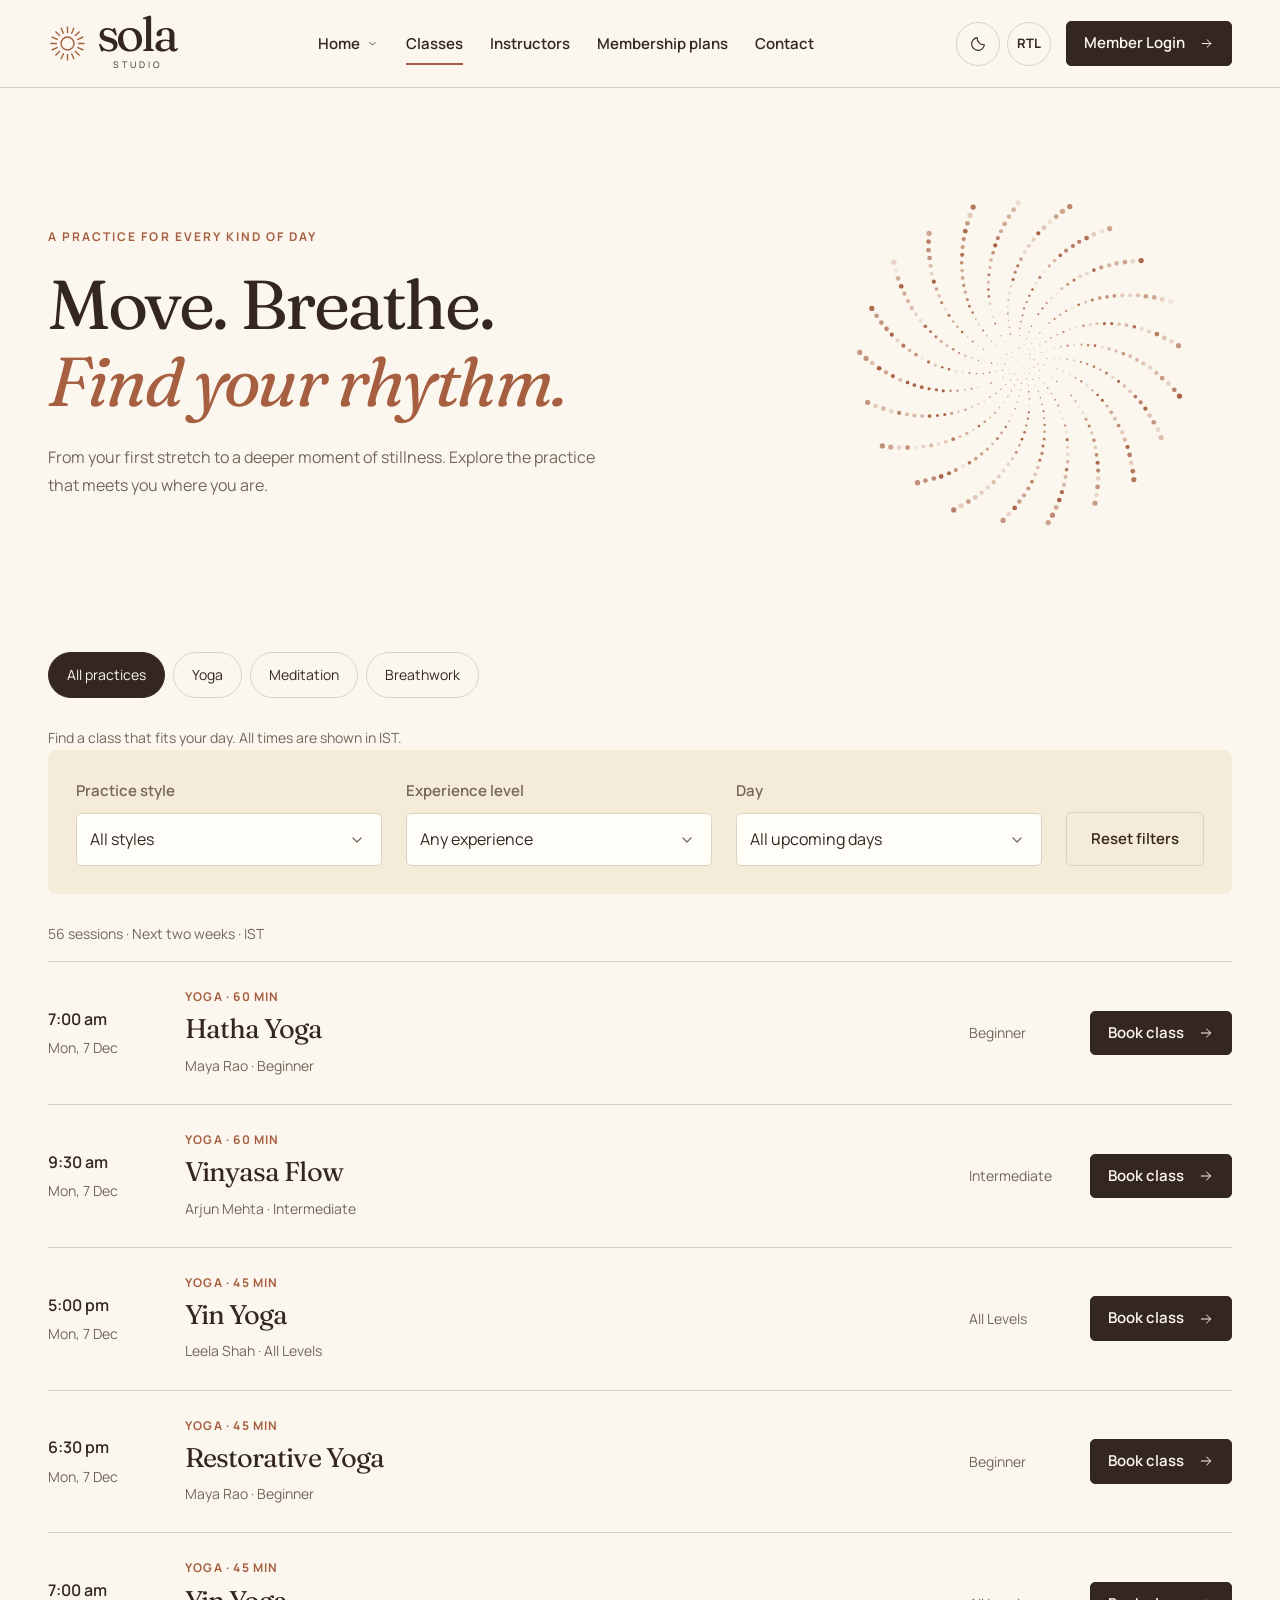
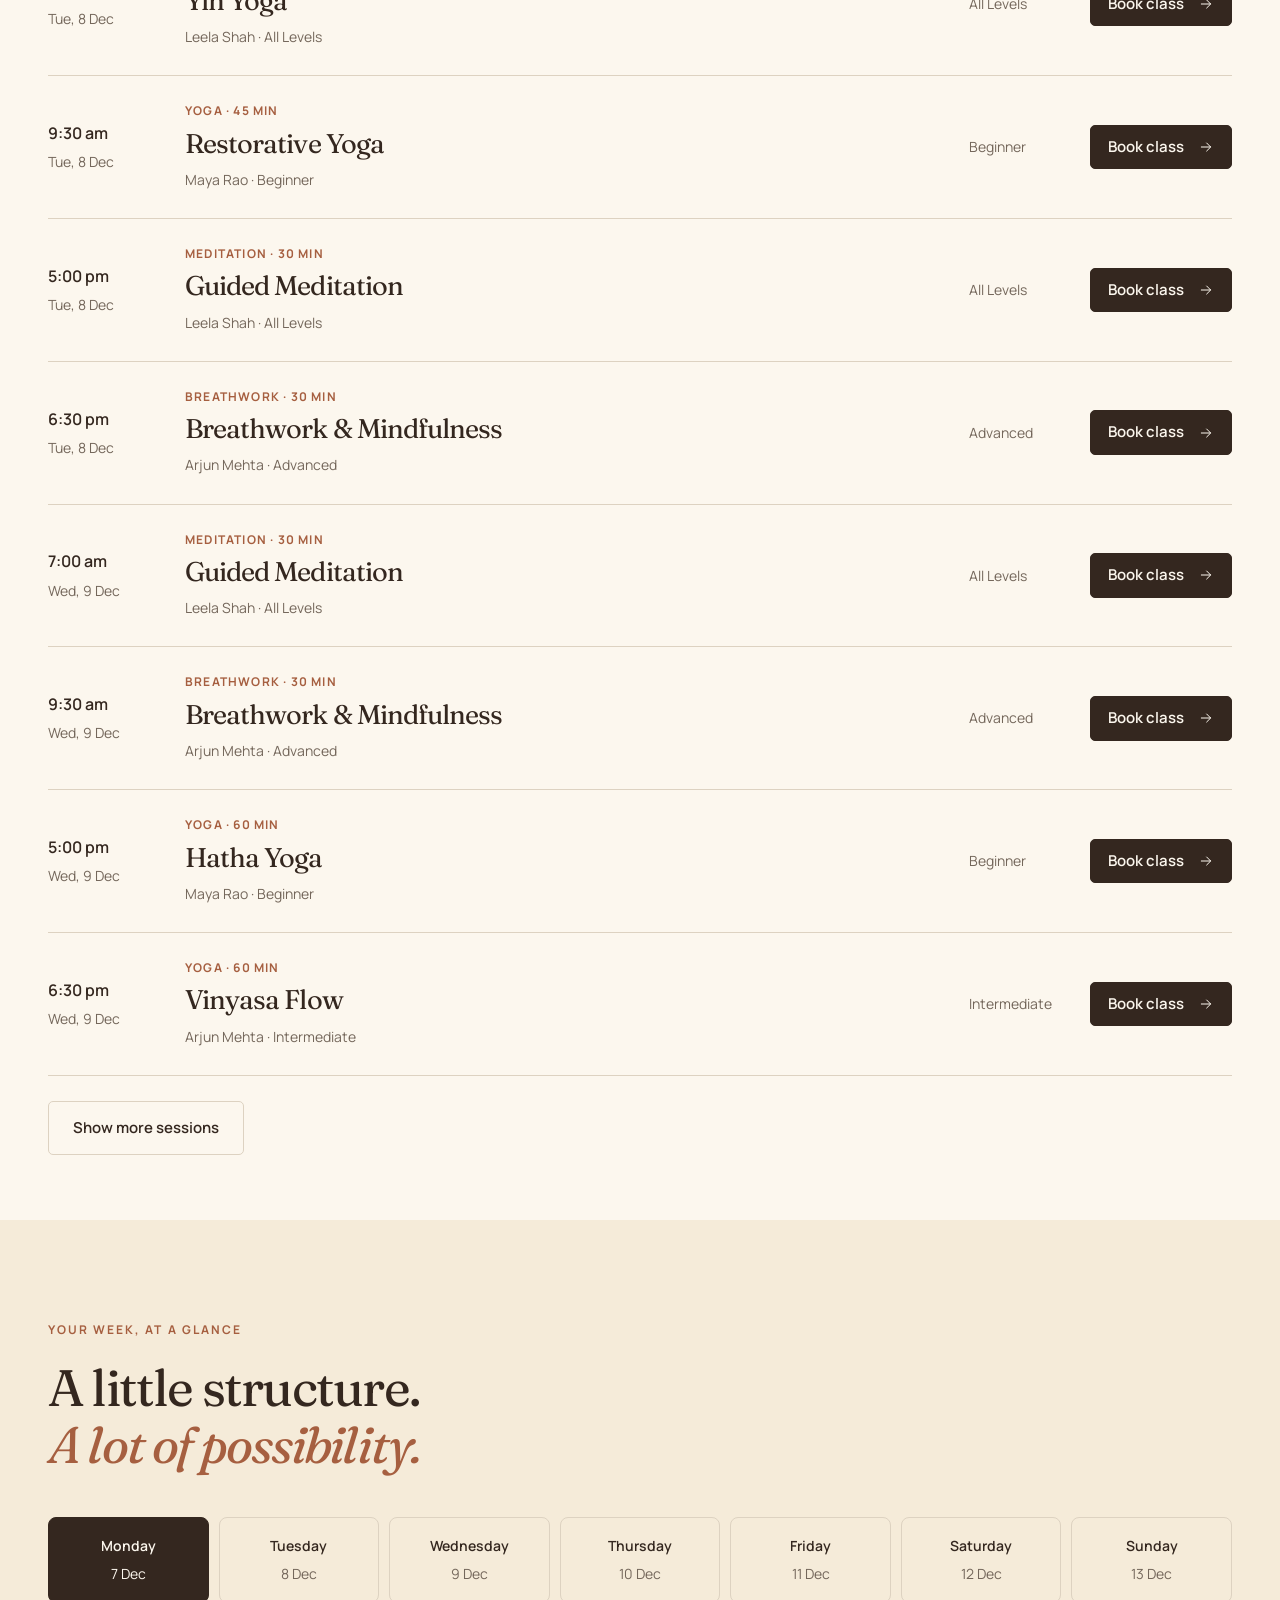
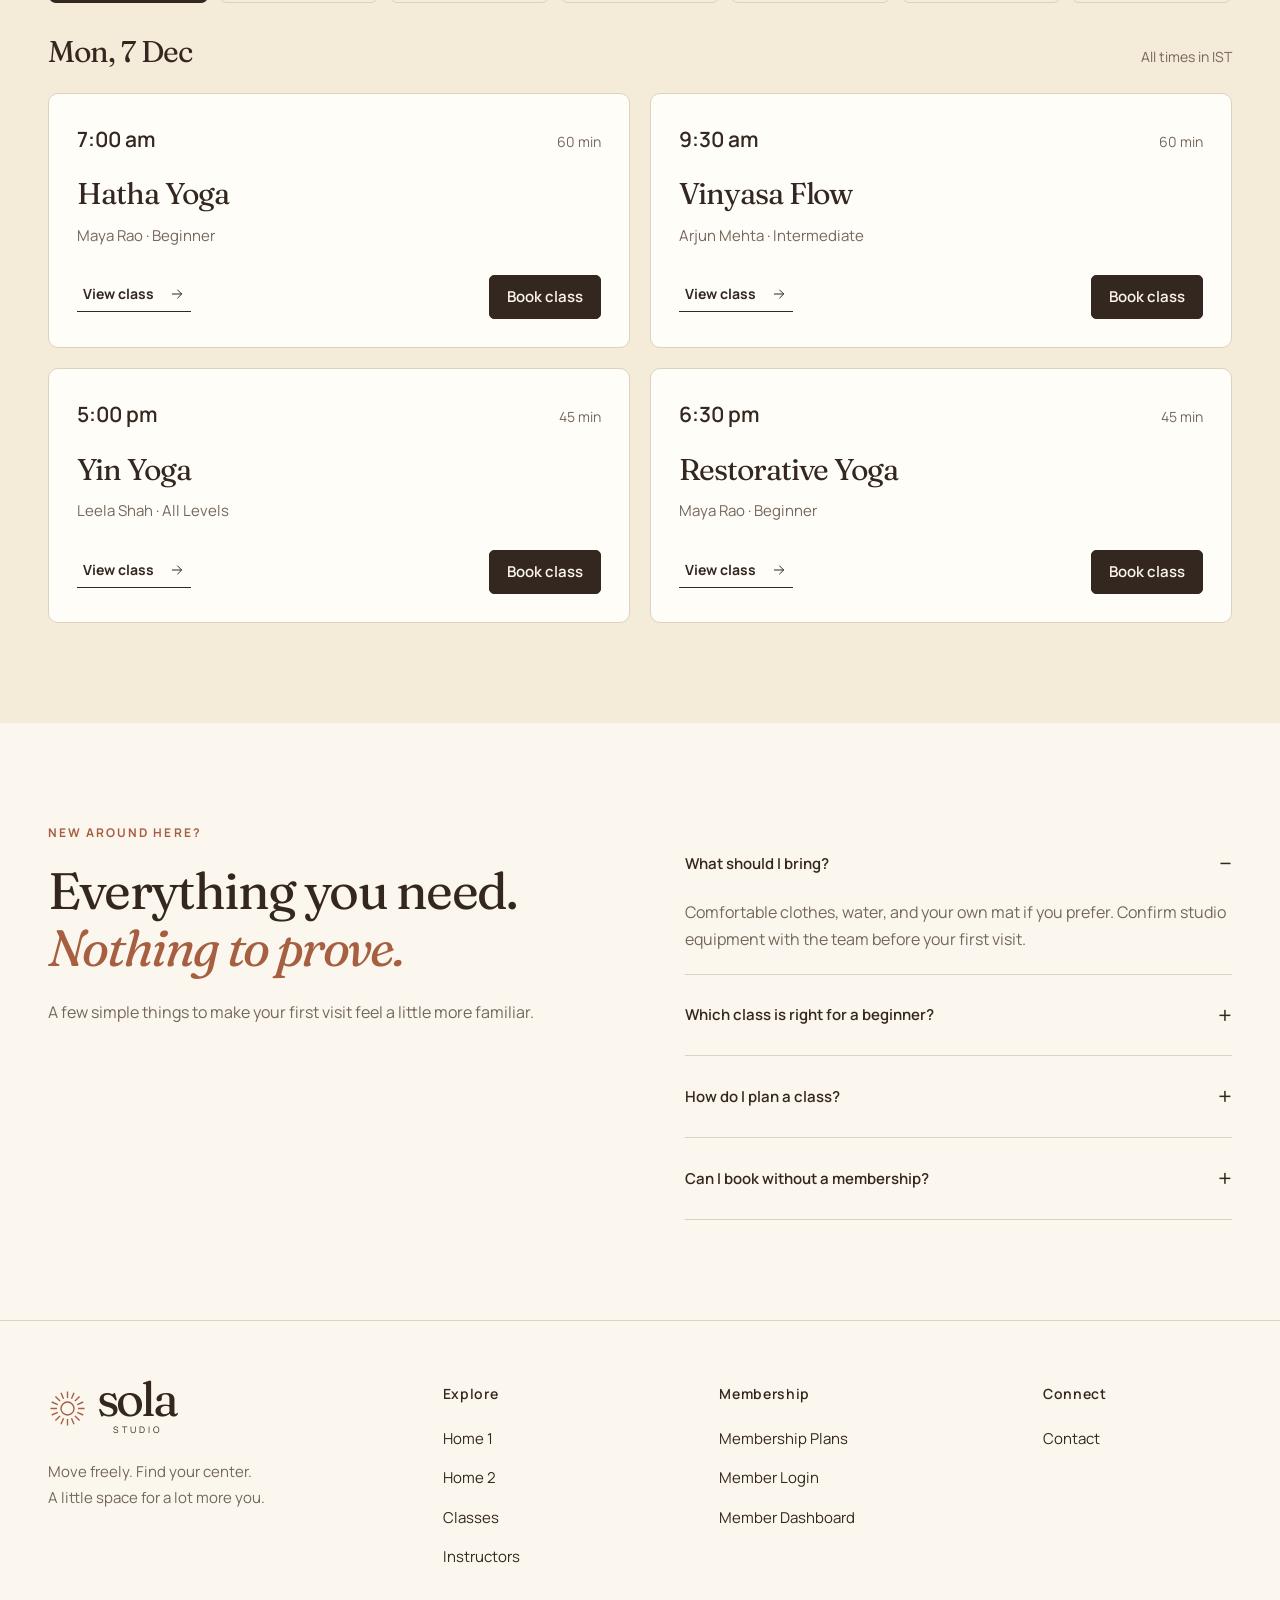
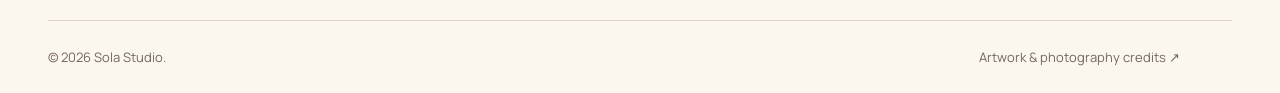
==== commit fd740f2c: "Restore original Sola spirals and refine layout and member navigation" ====
--- a/pages/classes.html
+++ b/pages/classes.html
@@ -46,7 +46,7 @@
           </div>
           <img
             class="class-banner-art"
-            src="../assets/graphics/solar-orbit.svg"
+            src="../assets/graphics/organic-spiral.svg"
             alt=""
             aria-hidden="true"
           />
--- a/assets/css/style.css
+++ b/assets/css/style.css
@@ -140,7 +140,8 @@
 .skip:focus {
   top: 10px;
 }
-.wrap {
+.wrap,
+.nav-wrap {
   max-width: 1280px;
   margin-inline: auto;
   padding-inline: 48px;
@@ -295,9 +296,6 @@
   align-items: center;
   justify-content: space-between;
   gap: 28px;
-  max-width: 1440px;
-  margin: auto;
-  padding-inline: 48px;
 }
 .brand {
   display: inline-flex;
@@ -971,6 +969,12 @@
 }
 select {
   cursor: pointer;
+  appearance: none;
+  padding-inline: 13px 48px;
+  background-image: url("data:image/svg+xml,%3Csvg xmlns='http://www.w3.org/2000/svg' width='16' height='16' viewBox='0 0 24 24' fill='none' stroke='%23746556' stroke-width='1.8' stroke-linecap='round' stroke-linejoin='round'%3E%3Cpath d='m6 9 6 6 6-6'/%3E%3C/svg%3E");
+  background-repeat: no-repeat;
+  background-position: right 16px center;
+  background-size: 16px;
 }
 textarea {
   resize: vertical;
@@ -1690,10 +1694,10 @@
 }
 .solar-orbit {
   position: absolute;
-  width: 380px;
+  width: 500px;
   max-width: none;
-  inset-inline-start: -70px;
-  top: -110px;
+  inset-inline-start: -80px;
+  top: -75px;
   z-index: -1;
 }
 @keyframes hero-arrive {
@@ -1852,13 +1856,13 @@
 }
 .class-intro .intro-row {
   display: grid;
-  grid-template-columns: minmax(0, 1.3fr) minmax(0, 0.7fr);
+  grid-template-columns: minmax(0, 1.15fr) minmax(0, 0.85fr);
   gap: 48px;
   align-items: center;
 }
 .class-banner-art {
   width: 100%;
-  max-width: 360px;
+  max-width: 420px;
   aspect-ratio: 1;
   object-fit: contain;
   justify-self: end;
@@ -1963,8 +1967,8 @@
 }
 .guide-feature {
   display: grid;
-  grid-template-columns: minmax(0, 1.25fr) minmax(0, 0.75fr);
-  gap: 56px;
+  grid-template-columns: minmax(0, 1.15fr) minmax(0, 0.85fr);
+  gap: 48px;
   align-items: center;
   padding-block: 24px 48px;
 }
@@ -2006,18 +2010,22 @@
   flex-direction: column;
   min-width: 0;
 }
-.guide-pair article:nth-child(2) {
-  padding-top: 64px;
-}
 .guide-pair-image {
-  border-radius: 8px;
+  border-radius: 100px 100px 8px 8px;
   overflow: hidden;
 }
 .guide-pair article:nth-child(2) .guide-pair-image {
   border-radius: 80px 8px 8px 8px;
 }
 .guide-profile-copy {
+  display: flex;
+  flex-direction: column;
+  flex: 1;
+  align-items: start;
   padding-top: 28px;
+}
+.guide-profile-copy > .text-link {
+  margin-top: auto;
 }
 .guide-profile-copy h2 {
   font-size: 38px;
@@ -2150,7 +2158,8 @@
   margin-top: 14px;
 }
 @media (min-width: 1600px) {
-  .wrap {
+  .wrap,
+  .nav-wrap {
     max-width: 1380px;
   }
   .hero-grid {
@@ -2213,11 +2222,11 @@
   .mobile-menu {
     display: flex;
   }
-  .wrap {
+  .wrap,
+  .nav-wrap {
     padding-inline: 32px;
   }
   .nav-wrap {
-    padding-inline: 30px;
     gap: 20px;
   }
   .nav-tools .icon-btn {
@@ -2276,9 +2285,9 @@
     margin-inline-start: 0;
   }
   .solar-orbit {
-    width: 340px;
-    inset-inline-start: -85px;
-    top: -70px;
+    width: 430px;
+    inset-inline-start: -65px;
+    top: -65px;
   }
   .hero-visual {
     clip-path: none;
@@ -2514,9 +2523,9 @@
     min-height: 0;
   }
   .solar-orbit {
-    width: 300px;
-    inset-inline-start: -70px;
-    top: -65px;
+    width: 350px;
+    inset-inline-start: -40px;
+    top: -45px;
   }
   .practice-tab {
     font-size: 21px;
@@ -2588,11 +2597,11 @@
   }
 }
 @media (max-width: 700px) {
-  .wrap {
+  .wrap,
+  .nav-wrap {
     padding-inline: 22px;
   }
   .nav-wrap {
-    padding-inline: 20px;
     gap: var(--space-2);
   }
   .nav-tools {
@@ -3041,9 +3050,9 @@
     border-radius: 8px 8px 100px 8px;
   }
   .solar-orbit {
-    width: 290px;
-    inset-inline-start: -55px;
-    top: -55px;
+    width: 340px;
+    inset-inline-start: -30px;
+    top: -45px;
   }
   .hero-visual {
     clip-path: none;
@@ -3123,7 +3132,7 @@
     gap: 24px;
   }
   .class-banner-art {
-    width: 230px;
+    width: min(280px, 100%);
     justify-self: center;
   }
   .week-tabs {
@@ -3179,9 +3188,6 @@
   .guide-pair {
     grid-template-columns: 1fr;
     gap: 40px;
-  }
-  .guide-pair article:nth-child(2) {
-    padding-top: 0;
   }
   .guide-profile-copy {
     padding-top: 24px;
@@ -3274,11 +3280,9 @@
   }
 }
 @media (max-width: 360px) {
-  .wrap {
+  .wrap,
+  .nav-wrap {
     padding-inline: 18px;
-  }
-  .nav-wrap {
-    padding-inline: 16px;
   }
   .nav-tools {
     gap: 3px;
@@ -3328,9 +3332,9 @@
     width: 100%;
   }
   .solar-orbit {
-    width: 245px;
-    inset-inline-start: -48px;
-    top: -45px;
+    width: 285px;
+    inset-inline-start: -24px;
+    top: -40px;
   }
   .footer-top {
     grid-template-columns: 1fr;
--- a/assets/css/dark-mode.css
+++ b/assets/css/dark-mode.css
@@ -44,3 +44,10 @@
 [data-theme="dark"] .slow-panel em {
   color: #75402a;
 }
+
+[data-theme="dark"] select {
+  background-image: url("data:image/svg+xml,%3Csvg xmlns='http://www.w3.org/2000/svg' width='16' height='16' viewBox='0 0 24 24' fill='none' stroke='%23D5C5B3' stroke-width='1.8' stroke-linecap='round' stroke-linejoin='round'%3E%3Cpath d='m6 9 6 6 6-6'/%3E%3C/svg%3E");
+}
+[data-theme="dark"] .class-banner-art {
+  filter: brightness(1.4);
+}
--- a/assets/css/rtl.css
+++ b/assets/css/rtl.css
@@ -31,3 +31,7 @@
   direction: ltr;
   text-align: right;
 }
+
+[dir="rtl"] select {
+  background-position: left 16px center;
+}
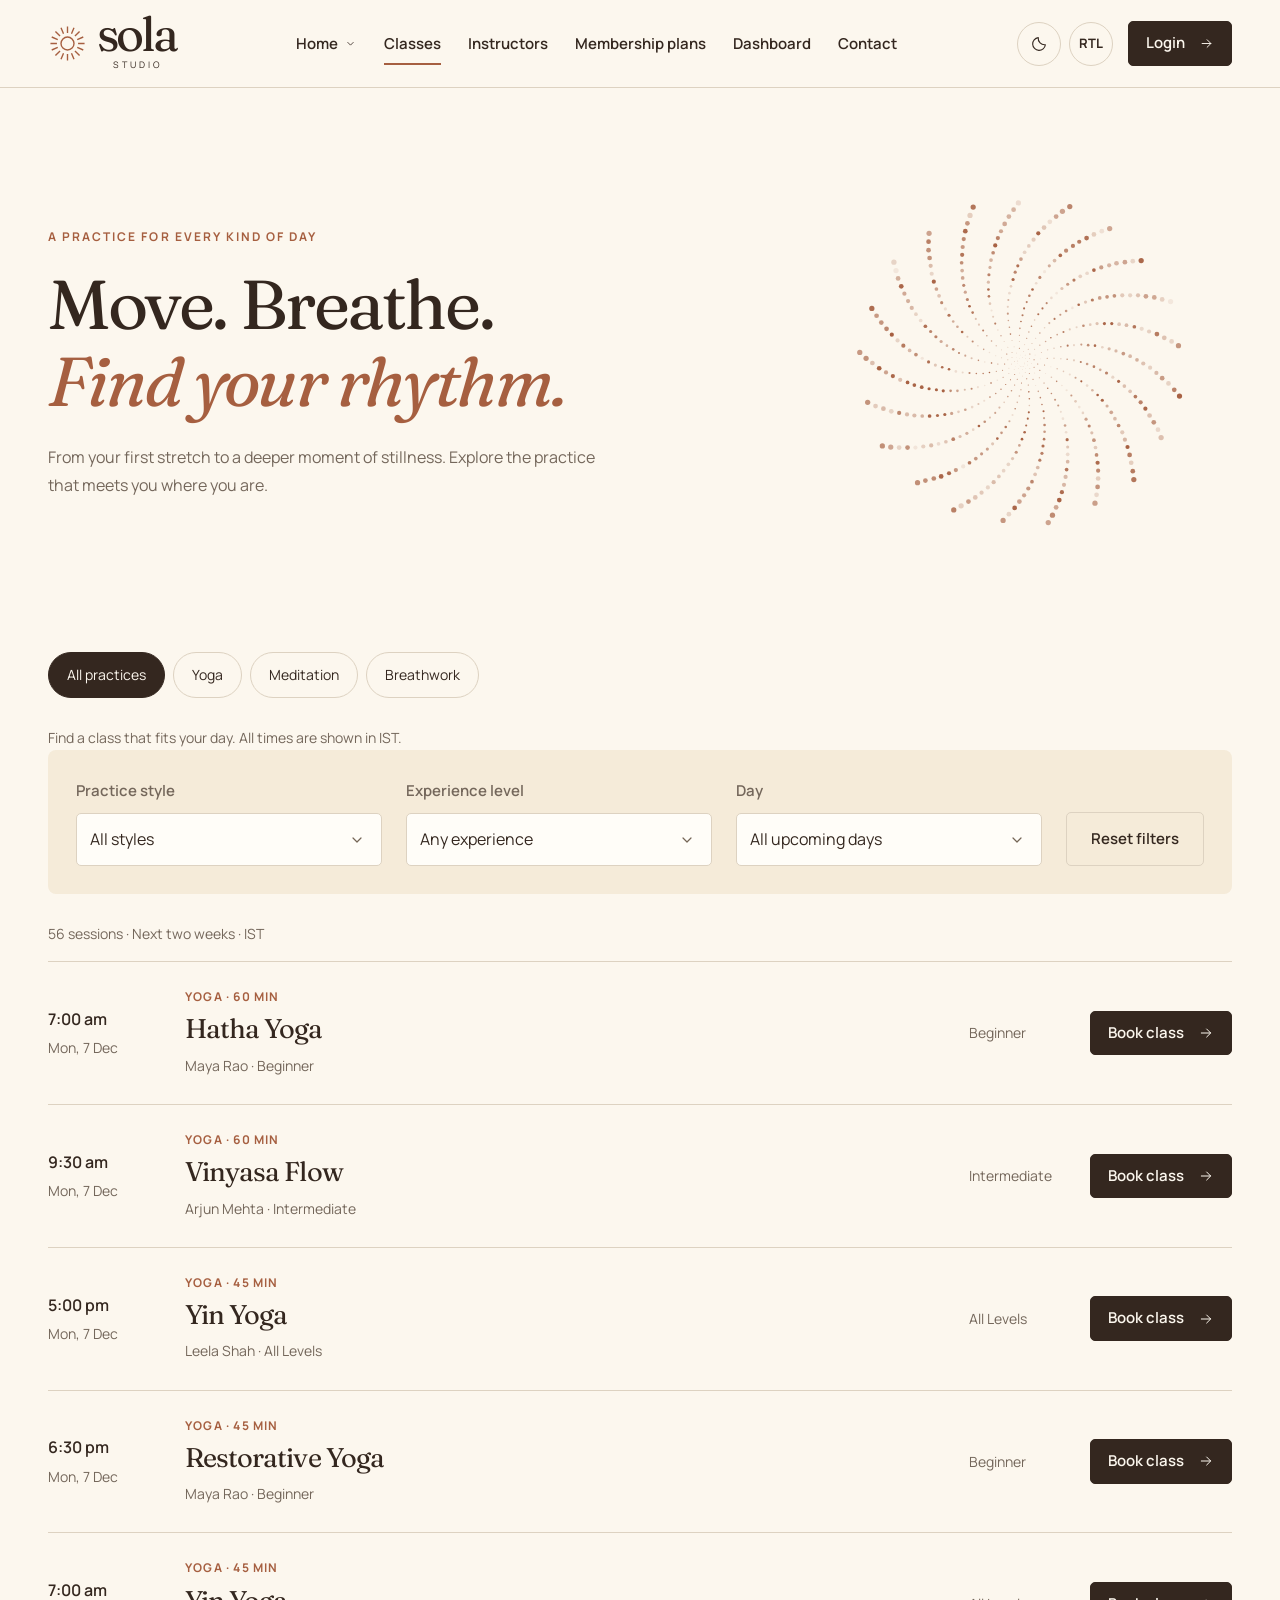
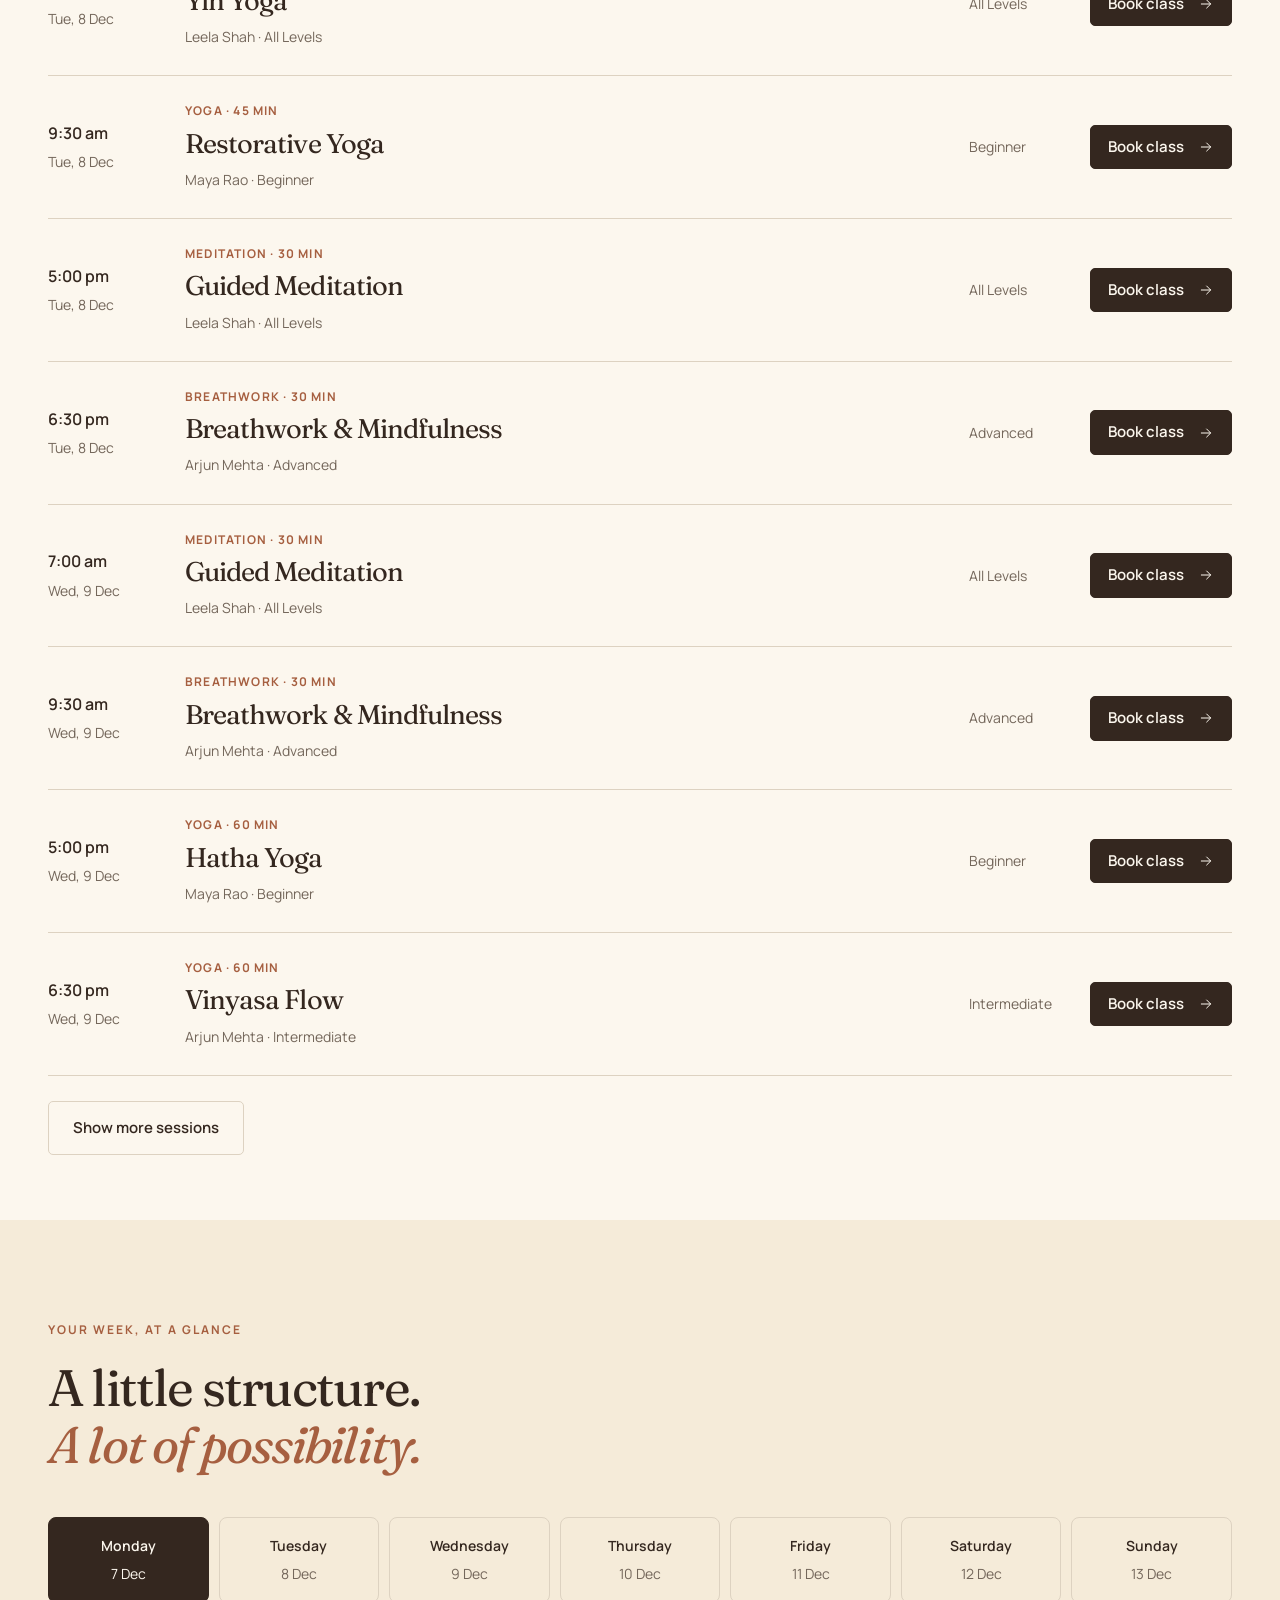
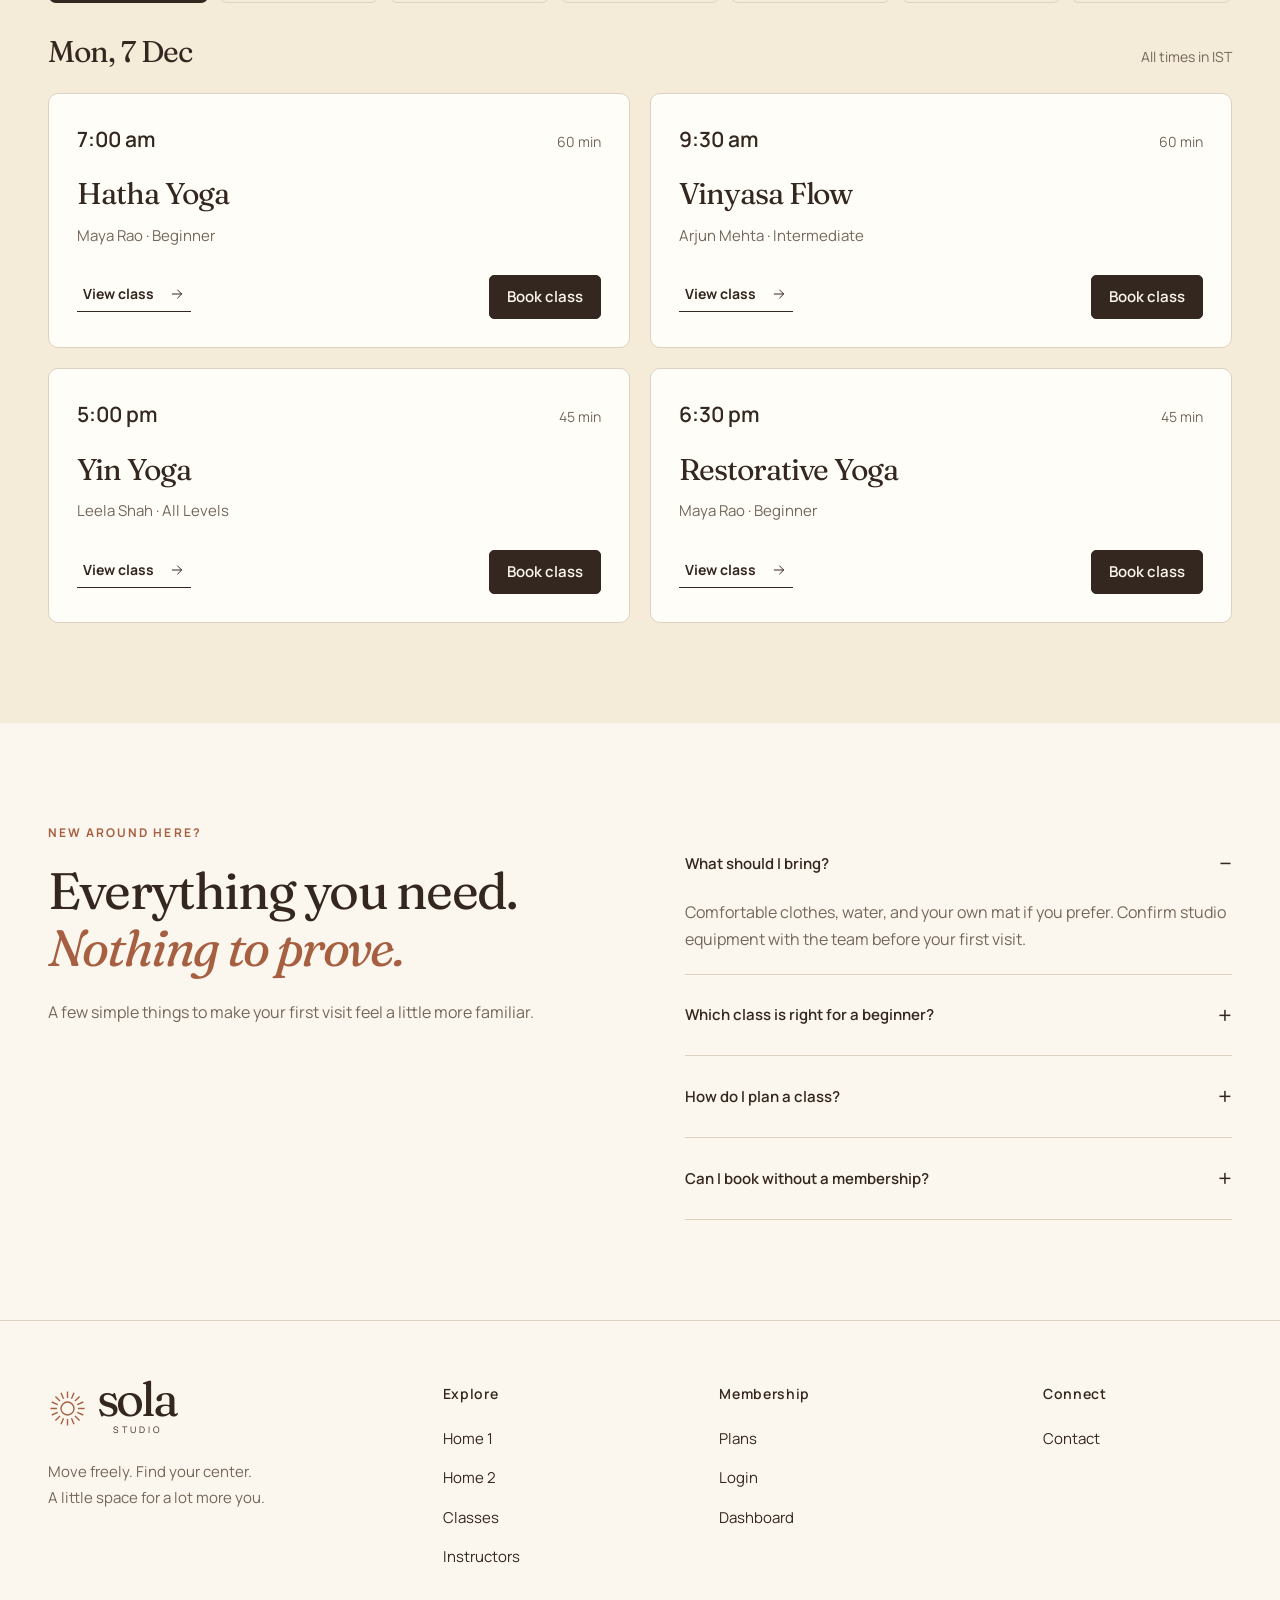
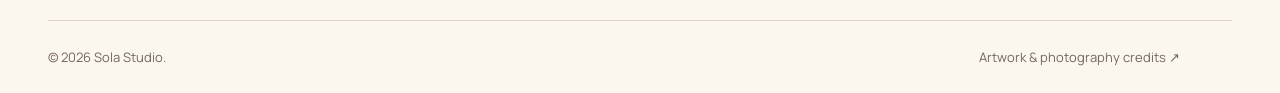
==== commit a10d3f3f: "Refine compact navigation and anchor class filter menus" ====
--- a/pages/classes.html
+++ b/pages/classes.html
@@ -29,6 +29,7 @@
     <script defer src="../assets/js/main.js"></script>
     <script defer src="../assets/js/schedule.js"></script>
     <script defer src="../assets/js/public.js"></script>
+    <script defer src="../assets/js/compact-select.js"></script>
   </head>
   <body data-page="classes">
     <a class="skip" href="#main">Skip to content</a>
--- a/assets/css/style.css
+++ b/assets/css/style.css
@@ -382,106 +382,182 @@
   align-items: center;
   gap: 7px;
 }
+.display-controls {
+  display: flex;
+  gap: 8px;
+}
+.nav-panel-tools,
+.dashboard-brand,
+.sidebar-display-controls {
+  display: none;
+}
 .direction-toggle {
   font-size: 13px;
   font-weight: 700;
 }
-.mobile-menu {
+.mobile-menu,
+.nav-backdrop {
   display: none;
 }
 .nav-login {
   margin-inline-start: 8px;
 }
-.hero {
-  position: relative;
+/* Home 1: headline and flowing artwork above an image-led practice panel. */
+.home-hero {
+  padding-block: 48px 64px;
+}
+.hero-heading {
+  display: grid;
+  grid-template-columns: minmax(0, 1.6fr) minmax(0, 1fr);
+  gap: 40px;
+  align-items: center;
+  margin-bottom: 32px;
+}
+.hero-heading .eyebrow {
+  display: block;
+  margin-bottom: 22px;
+}
+.hero-heading h1 {
+  font-size: clamp(44px, 5.7vw, 76px);
+  line-height: 1.06;
+  letter-spacing: -0.05em;
+}
+.hero-waves {
+  display: block;
+  width: 100%;
+  height: auto;
+  aspect-ratio: 3/1;
+  object-fit: contain;
+}
+.hero-stage {
+  display: grid;
+  grid-template-columns: minmax(0, 1.6fr) minmax(0, 1fr);
+  background: var(--surface);
+  border-radius: 8px;
   overflow: hidden;
 }
-.hero-grid {
-  display: grid;
-  grid-template-columns: 1.03fr 1fr;
-  align-items: center;
-  gap: 50px;
-  padding-block: 65px 64px;
-  min-height: 690px;
-}
-.hero-copy {
-  position: relative;
-  z-index: 2;
-}
-.hero-copy .eyebrow {
-  display: flex;
-  align-items: center;
-  gap: 10px;
-}
-.hero-copy .eyebrow:before {
-  content: "";
-  width: 25px;
-  height: 1px;
-  background: var(--clay);
-}
-.hero h1 {
-  font-size: clamp(50px, 5.8vw, 84px);
-  max-width: 620px;
-  line-height: 1.08;
-  letter-spacing: -0.055em;
-}
-.hero-copy > p {
-  font-size: 16px;
-  max-width: 450px;
-  margin-top: 27px;
-  line-height: 1.9;
-}
-.hero-copy .actions {
-  margin-top: 31px;
-  gap: var(--space-3);
-}
-.hero-footnote {
-  display: flex;
-  gap: 10px;
-  align-items: center;
+.home-hero-photo {
+  width: 100%;
+  height: 100%;
+  aspect-ratio: 3/2;
+  object-fit: cover;
+  object-position: 45% center;
+}
+.hero-story {
+  display: flex;
+  flex-direction: column;
+  justify-content: center;
+  gap: 28px;
+  padding: 40px;
+}
+.hero-story > p {
+  font-size: 18px;
+  line-height: 1.75;
+  color: var(--ink);
+  max-width: 360px;
+}
+.hero-story .actions {
+  display: grid;
+  gap: 12px;
+}
+.hero-story .btn {
+  justify-content: space-between;
+  width: 100%;
+}
+.hero-story .hero-welcome {
+  font-size: 14px;
+  line-height: 1.7;
   color: var(--muted);
-  font-size: var(--type-support);
-  margin-top: 31px;
-}
-.hero-visual {
-  position: relative;
-  isolation: isolate;
-  min-width: 0;
-  padding-inline: 30px 0;
-  padding-top: 20px;
-}
-.hero-photo {
-  width: 100%;
-  height: 525px;
-  object-fit: cover;
-  object-position: 49% center;
-  border-radius: 240px 240px 10px 10px;
-}
-.photo-note {
-  position: absolute;
-  bottom: 25px;
-  inset-inline-start: -5px;
-  background: var(--paper);
-  padding: 16px 20px;
-  border: 1px solid var(--line);
-  border-radius: 6px;
-  box-shadow: var(--shadow);
-  display: flex;
-  align-items: center;
-  gap: var(--space-2);
-  font-size: var(--type-support);
-  line-height: 1.6;
-  max-width: calc(100% - 8px);
-}
-.photo-note svg {
-  color: var(--clay);
-}
-.photo-note strong {
-  font-weight: 600;
-}
-.photo-note span {
-  color: var(--muted);
-  font-size: var(--type-meta);
+}
+@media (max-width: 1190px) {
+  .nav-tools > .display-controls,
+  .nav-tools > .nav-login,
+  .dashboard-topbar .actions > .display-controls {
+    display: none;
+  }
+  .sidebar-display-controls {
+    display: block;
+  }
+  .hero-heading {
+    gap: 28px;
+  }
+  .hero-story {
+    padding: 28px;
+    gap: 22px;
+  }
+  .hero-story > p {
+    font-size: 16px;
+  }
+  .hero-stage {
+    grid-template-columns: minmax(0, 1.35fr) minmax(0, 1fr);
+  }
+}
+@media (min-width: 701px) and (max-width: 960px) {
+  .hero-stage {
+    grid-template-columns: minmax(0, 1fr);
+  }
+  .home-hero-photo {
+    height: auto;
+    aspect-ratio: auto;
+  }
+  .hero-story {
+    display: grid;
+    grid-template-columns: minmax(0, 1.15fr) minmax(0, 1fr);
+    gap: 16px 28px;
+  }
+  .hero-story .actions {
+    grid-column: 2;
+    grid-row: 1/3;
+    align-self: center;
+  }
+  .hero-story > p {
+    max-width: none;
+  }
+}
+@media (max-width: 700px) {
+  .home-hero {
+    padding-block: 36px 48px;
+  }
+  .hero-heading {
+    grid-template-columns: minmax(0, 1fr);
+    gap: 14px;
+    margin-bottom: 22px;
+  }
+  .hero-heading h1 {
+    font-size: clamp(42px, 10.8vw, 60px);
+  }
+  .hero-heading .eyebrow {
+    margin-bottom: 18px;
+  }
+  .hero-waves {
+    max-height: 96px;
+  }
+  .hero-stage {
+    grid-template-columns: minmax(0, 1fr);
+  }
+  .hero-story {
+    display: flex;
+    grid-row: 1;
+    padding: 26px;
+    gap: 22px;
+  }
+  .hero-story > p {
+    max-width: none;
+  }
+  .hero-story .hero-welcome {
+    font-size: 14px;
+  }
+  .home-hero-photo {
+    height: auto;
+  }
+}
+@media (max-width: 360px) {
+  .hero-heading h1 {
+    font-size: 42px;
+  }
+  .hero-story {
+    padding: 22px;
+  }
 }
 .values-strip {
   border-block: 1px solid var(--line);
@@ -856,12 +932,14 @@
   width: calc(100% - 32px);
   max-height: 85dvh;
   overflow: auto;
+  overflow-wrap: anywhere;
 }
 dialog::backdrop {
   background: #211c1980;
   backdrop-filter: blur(4px);
 }
 dialog h2 {
+  padding-inline-end: 28px;
   font-size: 40px;
   margin-bottom: 20px;
 }
@@ -976,6 +1054,9 @@
   background-position: right 16px center;
   background-size: 16px;
 }
+.compact-select {
+  display: none;
+}
 textarea {
   resize: vertical;
   min-height: 120px;
@@ -1061,7 +1142,7 @@
 .alt-visual > img:last-child {
   position: absolute;
   width: 200px;
-  bottom: -45px;
+  top: -45px;
   inset-inline-start: -45px;
   background: var(--bg);
   border-radius: 50%;
@@ -1178,6 +1259,7 @@
 }
 .spotlight > img {
   width: 100%;
+  height: auto;
   max-height: none;
   object-fit: cover;
   border-radius: 200px 200px 8px 8px;
@@ -1366,7 +1448,12 @@
   gap: 25px;
   margin-bottom: 28px;
 }
+.dash-heading > div {
+  min-width: 0;
+  flex: 1;
+}
 .dash-heading h1 {
+  overflow-wrap: anywhere;
   font-size: 39px;
 }
 .dash-heading p {
@@ -1619,6 +1706,10 @@
   gap: 20px;
   border-bottom: 1px solid var(--line);
   padding-block: 18px;
+}
+.settings-row > .btn {
+  flex-shrink: 0;
+  white-space: nowrap;
 }
 .settings-row p {
   font-size: 15px;
@@ -1687,29 +1778,6 @@
   aspect-ratio: 3 / 2;
   border-radius: 8px 8px 100px 8px;
 }
-/* Targeted editorial components */
-.hero-visual {
-  animation: hero-arrive 0.65s ease-out both;
-  clip-path: none;
-}
-.solar-orbit {
-  position: absolute;
-  width: 500px;
-  max-width: none;
-  inset-inline-start: -80px;
-  top: -75px;
-  z-index: -1;
-}
-@keyframes hero-arrive {
-  from {
-    opacity: 0;
-    transform: translateY(10px);
-  }
-  to {
-    opacity: 1;
-    transform: translateY(0);
-  }
-}
 .practice-layout {
   display: grid;
   grid-template-columns: minmax(0, 0.8fr) minmax(0, 1.2fr);
@@ -1925,6 +1993,8 @@
   border: 1px solid var(--line);
   border-radius: 10px;
   background: var(--paper);
+  display: flex;
+  flex-direction: column;
 }
 .week-card-top {
   display: flex;
@@ -1954,7 +2024,8 @@
   align-items: center;
   gap: 16px;
   flex-wrap: wrap;
-  margin-top: 26px;
+  margin-top: auto;
+  padding-top: 26px;
 }
 .week-card-actions .text-link {
   font-size: 14px;
@@ -2162,16 +2233,6 @@
   .nav-wrap {
     max-width: 1380px;
   }
-  .hero-grid {
-    min-height: 760px;
-    gap: 80px;
-  }
-  .hero-photo {
-    height: 580px;
-  }
-  .hero h1 {
-    font-size: 91px;
-  }
 }
 @media (max-width: 1390px) {
   .membership-all .plan p {
@@ -2189,28 +2250,113 @@
   }
 }
 @media (max-width: 1190px) {
+  .compact-select-native {
+    display: none;
+  }
+  .compact-select {
+    display: block;
+    position: relative;
+    min-width: 0;
+  }
+  .compact-select-trigger {
+    display: flex;
+    align-items: center;
+    justify-content: space-between;
+    gap: 16px;
+    width: 100%;
+    min-height: 52px;
+    padding: 12px 16px;
+    border: 1px solid var(--line);
+    border-radius: 5px;
+    background: var(--paper);
+    color: var(--ink);
+    font-size: 16px;
+    text-align: start;
+  }
+  .compact-select-trigger svg {
+    flex-shrink: 0;
+  }
+  .compact-select-options {
+    position: absolute;
+    inset-inline: 0;
+    top: calc(100% + 6px);
+    z-index: 60;
+    overflow-y: auto;
+    overscroll-behavior: contain;
+    padding: 6px;
+    border: 1px solid var(--line);
+    border-radius: 8px;
+    background: var(--paper);
+    color: var(--ink);
+    box-shadow: var(--shadow);
+  }
+  .compact-select-options[hidden] {
+    display: none;
+  }
+  .menu-above .compact-select-options {
+    top: auto;
+    bottom: calc(100% + 6px);
+  }
+  .compact-select-option {
+    padding: 12px;
+    min-height: 48px;
+    font-size: 16px;
+    line-height: 1.5;
+    border-radius: 4px;
+    cursor: pointer;
+  }
+  .compact-select-option:is(:hover, .is-active),
+  .compact-select-option[aria-selected="true"] {
+    background: var(--surface);
+    color: var(--ink);
+  }
   .public-nav {
     display: none;
     position: absolute;
     top: var(--header);
-    left: 0;
-    right: 0;
-    padding: 20px 32px;
+    inset-inline-end: 0;
+    width: min(380px, calc(100% - 24px));
+    height: calc(100dvh - var(--header));
+    padding: 20px 28px;
     background: var(--paper);
     border-bottom: 1px solid var(--line);
     box-shadow: var(--shadow);
-    max-height: calc(100dvh - 78px);
+    max-height: calc(100dvh - var(--header));
+    overscroll-behavior: contain;
+    z-index: 1;
     overflow: auto;
     gap: 17px;
   }
+  .site-header[data-menu-open] .nav-backdrop {
+    display: block;
+    position: fixed;
+    inset: var(--header) 0 0;
+    background: #34271f33;
+    z-index: 0;
+  }
   .public-nav.open {
-    display: grid;
+    display: flex;
+    flex-direction: column;
+    align-items: stretch;
     gap: 2px;
+  }
+  .nav-panel-tools {
+    display: flex;
+    flex-direction: column;
+    align-items: stretch;
+    gap: 20px;
+    padding-block: 22px;
+    border-top: 1px solid var(--line);
+    margin-top: 16px;
+  }
+  .nav-panel-tools .nav-login {
+    margin: 0;
   }
   .public-nav > a,
   .home-menu > summary {
     padding: 12px 6px;
-    font-size: 15px;
+    font-size: 16px;
+    min-height: 44px;
   }
   .dropdown {
     position: static;
@@ -2230,39 +2376,88 @@
     gap: 20px;
   }
   .nav-tools .icon-btn {
-    width: 36px;
-    height: 36px;
+    width: 44px;
+    height: 44px;
   }
   .nav-login {
     padding: 11px 14px;
     gap: 10px;
   }
-  .hero-grid {
-    gap: 25px;
-    min-height: 620px;
-  }
-  .hero-photo {
-    height: 470px;
-  }
-  .hero h1 {
-    font-size: 65px;
-  }
-  .hero-visual {
-    padding-inline-start: 20px;
-  }
-  .hero-copy > p {
-    max-width: 350px;
-  }
-  .hero .btn {
-    padding-inline: 18px;
-    gap: 13px;
-  }
   .about-grid {
     gap: 50px;
   }
-  .dashboard-shell {
-    grid-template-columns: 215px 1fr;
-  }
+  .alt-visual > img:first-child {
+    border-radius: 8px 8px 32px 8px;
+    aspect-ratio: auto;
+  }
+  .alt-visual {
+    display: flex;
+    flex-direction: column;
+    align-items: center;
+    gap: 18px;
+  }
+  .alt-visual > img:last-child {
+    position: static;
+    order: -1;
+    width: 130px;
+    background: none;
+  }
+  .compare-practices img {
+    height: auto;
+    aspect-ratio: auto;
+  }
+  .day-story {
+    grid-template-columns: minmax(0, 1fr);
+    gap: 28px;
+  }
+  .day-story article {
+    display: grid;
+    grid-template-columns: minmax(0, 1fr) minmax(0, 1.1fr);
+    column-gap: 28px;
+    align-content: center;
+    align-items: start;
+    padding-top: 24px;
+  }
+  .day-story-copy {
+    grid-column: 2;
+    grid-row: 1;
+    align-self: center;
+  }
+  .day-story img {
+    grid-column: 1;
+    grid-row: 1;
+    align-self: center;
+    margin-top: 0;
+    aspect-ratio: auto;
+  }
+  .day-story h3 {
+    margin-block: 0 14px;
+  }
+  .day-story .eyebrow {
+    margin-bottom: 12px;
+  }
+  .day-story p {
+    font-size: 16px;
+  }
+  .footer-links {
+    gap: 2px;
+  }
+  .footer-links a,
+  .text-link,
+  #asset-credits {
+    min-height: 44px;
+  }
+  .avatar {
+    width: 44px;
+    height: 44px;
+  }
+  .scroll-hint,
+  .table-caption,
+  .schedule-note,
+  .results-count {
+    font-size: 15px;
+  }
+
   .dashboard-sidebar {
     padding-inline: 16px;
   }
@@ -2271,204 +2466,6 @@
   }
   .dashboard-topbar {
     padding-inline: 26px;
-  }
-  .stats-grid {
-    grid-template-columns: repeat(2, 1fr);
-  }
-  .dash-grid {
-    grid-template-columns: 1fr;
-  }
-  .dashboard-content .session-row {
-    flex-wrap: wrap;
-  }
-  .dashboard-content .session-action {
-    margin-inline-start: 0;
-  }
-  .solar-orbit {
-    width: 430px;
-    inset-inline-start: -65px;
-    top: -65px;
-  }
-  .hero-visual {
-    clip-path: none;
-  }
-  .practice-layout,
-  .practice-panel-content {
-    gap: 28px 32px;
-  }
-  .practice-tab {
-    font-size: 23px;
-    padding-block: 12px;
-  }
-  .practice-tab span {
-    display: none;
-  }
-  .footer-top {
-    grid-template-columns: 1.3fr 1fr 1fr;
-    gap: 36px;
-  }
-  .footer-group:last-child {
-    grid-column: 2;
-  }
-  .guide-feature {
-    grid-template-columns: 1.1fr 1fr;
-    gap: 36px;
-  }
-  .guide-feature-copy h2 {
-    font-size: 42px;
-  }
-  .guide-pair {
-    gap: 32px;
-  }
-  .comparison-top {
-    gap: 36px;
-  }
-  .comparison-card {
-    grid-template-columns: 1fr;
-    gap: 20px;
-  }
-  .comparison-cost {
-    text-align: start;
-  }
-}
-@media (max-width: 960px) {
-  :root {
-    --header: 78px;
-  }
-  .brand > span {
-    font-size: 42px;
-  }
-  .brand img {
-    width: 35px;
-  }
-  .hero-grid {
-    padding-block: 45px;
-    min-height: 0;
-    gap: 35px;
-  }
-  .hero h1 {
-    font-size: 53px;
-  }
-  .hero-photo {
-    height: auto;
-    aspect-ratio: 1 / 1;
-    object-position: 55% center;
-  }
-  .hero .actions {
-    gap: 10px;
-    align-items: stretch;
-  }
-  .hero .btn {
-    padding: 13px 18px;
-  }
-  .photo-note {
-    inset-inline-start: -10px;
-    bottom: 20px;
-    padding: 13px 16px;
-    position: relative;
-    inset: auto;
-    margin: -12px 8px 0;
-    max-width: calc(100% - 16px);
-  }
-  .values-strip {
-    grid-template-columns: repeat(2, minmax(0, 1fr));
-    gap: 20px;
-  }
-  .values-strip span {
-    gap: var(--space-1);
-  }
-  .values-strip svg {
-    width: 17px;
-  }
-  .section {
-    padding-block: 75px;
-  }
-  .about-grid {
-    gap: 35px;
-    grid-template-columns: 1fr 1fr;
-  }
-  .about-photos {
-    gap: 10px;
-    grid-template-columns: 1fr;
-  }
-  .about-photos img:first-child {
-    height: 340px;
-  }
-  .about-photos img:nth-child(2) {
-    display: none;
-  }
-  .about-copy h2 {
-    font-size: 40px;
-  }
-  .slow-grid {
-    gap: 40px;
-  }
-  .slow-panel h2 {
-    font-size: 46px;
-  }
-  .slow-art {
-    max-height: 280px;
-  }
-  .plans-grid {
-    grid-template-columns: 1fr;
-    max-width: 620px;
-    margin-inline: auto;
-    gap: 28px;
-  }
-  .plan {
-    padding: 27px 20px;
-  }
-  .plan h3 {
-    font-size: 25px;
-  }
-  .plan .btn {
-    padding-inline: 12px;
-    gap: 10px;
-  }
-  .price {
-    font-size: 36px;
-  }
-  .closing {
-    grid-template-columns: 1fr;
-  }
-  .closing-visual {
-    min-height: 0;
-    aspect-ratio: 3 / 2;
-  }
-  .closing-copy {
-    padding: 35px;
-  }
-  .closing-copy h2 {
-    font-size: 39px;
-  }
-  .alt-hero {
-    gap: 35px;
-  }
-  .alt-hero h1 {
-    font-size: 60px;
-  }
-  .alt-visual > img:last-child {
-    width: 170px;
-    inset-inline-start: -25px;
-  }
-  .finder {
-    padding: 30px;
-  }
-  .day-story {
-    gap: 25px;
-  }
-  .workshop {
-    padding: 35px;
-    gap: 35px;
-  }
-  .spotlight {
-    gap: 45px;
-  }
-  .contact-grid {
-    gap: 40px;
-  }
-  .first-visit {
-    gap: 50px;
   }
   .dashboard-shell {
     display: block;
@@ -2498,12 +2495,260 @@
   }
   .dashboard-menu {
     display: flex;
+    order: 3;
+  }
+  .dashboard-topbar > .dashboard-tagline {
+    display: none;
+  }
+  .dashboard-brand {
+    display: block;
+    margin-inline-end: auto;
+  }
+  .dashboard-topbar .actions {
+    margin-inline-start: 0;
+  }
+  .sidebar-display-controls .display-controls {
+    gap: 12px;
+  }
+  .stats-grid {
+    grid-template-columns: repeat(2, 1fr);
+  }
+  .dash-grid {
+    grid-template-columns: 1fr;
   }
   .dashboard-content .session-row {
     flex-wrap: wrap;
   }
-  .dashboard-topbar > span {
-    margin-inline-end: auto;
+  .dashboard-content .session-action {
+    margin-inline-start: 0;
+  }
+  .practice-layout,
+  .practice-panel-content {
+    gap: 28px 32px;
+  }
+  .practice-tab {
+    font-size: 23px;
+    padding-block: 12px;
+  }
+  .practice-tab span {
+    display: none;
+  }
+  .footer-top {
+    grid-template-columns: repeat(3, minmax(0, 1fr));
+    gap: 36px;
+  }
+  .footer-brand {
+    grid-column: 1/-1;
+  }
+  .footer-group:last-child {
+    grid-column: auto;
+  }
+  .guide-feature {
+    grid-template-columns: 1.1fr 1fr;
+    gap: 36px;
+  }
+  .guide-feature-copy h2 {
+    font-size: 42px;
+  }
+  .guide-pair {
+    gap: 32px;
+  }
+  .comparison-top {
+    gap: 36px;
+  }
+  .comparison-card {
+    grid-template-columns: 1fr;
+    gap: 20px;
+  }
+  .comparison-cost {
+    text-align: start;
+  }
+}
+@media (min-width: 701px) and (max-width: 1190px) {
+  @supports (grid-template-rows: subgrid) {
+    .compare-practices {
+      row-gap: 0;
+    }
+    .compare-practices > article {
+      display: grid;
+      grid-template-rows: subgrid;
+      grid-row: span 4;
+      row-gap: 0;
+    }
+    .compare-practices .text-link {
+      justify-self: start;
+      align-self: start;
+    }
+    .week-sessions {
+      row-gap: 0;
+    }
+    .week-card {
+      display: grid;
+      grid-template-rows: subgrid;
+      grid-row: span 4;
+      row-gap: 0;
+      margin-bottom: 20px;
+    }
+    .week-card:nth-last-child(-n + 2) {
+      margin-bottom: 0;
+    }
+    .week-card-actions {
+      margin-top: 0;
+    }
+    .membership-all .plans-grid {
+      row-gap: 0;
+    }
+    .membership-all .plan {
+      display: grid;
+      grid-template-rows: subgrid;
+      grid-row: span 7;
+      row-gap: 0;
+      margin-bottom: 28px;
+    }
+    .membership-all .plan:nth-last-child(-n + 2) {
+      margin-bottom: 0;
+    }
+    .membership-all .plan .btn {
+      margin-top: 0;
+      align-self: start;
+    }
+  }
+}
+@media (max-width: 960px) {
+  :root {
+    --header: 78px;
+  }
+  .brand > span {
+    font-size: 42px;
+  }
+  .brand img {
+    width: 35px;
+  }
+  .values-strip {
+    grid-template-columns: repeat(2, minmax(0, 1fr));
+    gap: 20px;
+  }
+  .values-strip span {
+    gap: var(--space-1);
+  }
+  .values-strip svg {
+    width: 17px;
+  }
+  .section {
+    padding-block: 75px;
+  }
+  .filters {
+    display: grid;
+    grid-template-columns: repeat(2, minmax(0, 1fr));
+  }
+  .filters .field {
+    min-width: 0;
+  }
+  .filters > .btn {
+    width: 100%;
+  }
+  .dashboard-content .filters > .btn {
+    grid-column: 1/-1;
+  }
+  .checkbox-field {
+    font-size: 15px;
+  }
+  .contact-grid .form-grid {
+    grid-template-columns: minmax(0, 1fr);
+  }
+  .contact-grid .form-grid .wide {
+    grid-column: auto;
+  }
+  .guide-pair {
+    padding-top: 24px;
+  }
+
+  .about-grid {
+    gap: 35px;
+    grid-template-columns: 1fr 1fr;
+  }
+  .about-photos {
+    gap: 10px;
+    grid-template-columns: 1fr;
+  }
+  .about-photos img:first-child {
+    height: 340px;
+  }
+  .about-photos img:nth-child(2) {
+    display: none;
+  }
+  .about-copy h2 {
+    font-size: 40px;
+  }
+  .slow-grid {
+    gap: 40px;
+  }
+  .slow-panel h2 {
+    font-size: 46px;
+  }
+  .slow-art {
+    max-height: 280px;
+  }
+  .plans-grid {
+    grid-template-columns: 1fr;
+    max-width: none;
+    margin-inline: auto;
+    gap: 28px;
+  }
+  .plan {
+    padding: 27px 20px;
+  }
+  .plan h3 {
+    font-size: 25px;
+  }
+  .plan .btn {
+    padding-inline: 12px;
+    gap: 10px;
+  }
+  .price {
+    font-size: 36px;
+  }
+  .closing {
+    grid-template-columns: 1fr;
+  }
+  .closing-visual {
+    min-height: 0;
+    aspect-ratio: 3 / 2;
+  }
+  .closing-copy {
+    padding: 35px;
+  }
+  .closing-copy h2 {
+    font-size: 39px;
+  }
+  .alt-hero {
+    gap: 35px;
+  }
+  .alt-hero h1 {
+    font-size: 60px;
+  }
+  .alt-visual > img:last-child {
+    width: 170px;
+    inset-inline-start: -25px;
+  }
+  .finder {
+    padding: 30px;
+  }
+  .day-story {
+    gap: 25px;
+  }
+  .workshop {
+    padding: 35px;
+    gap: 35px;
+  }
+  .spotlight {
+    gap: 45px;
+  }
+  .contact-grid {
+    gap: 40px;
+  }
+  .first-visit {
+    gap: 50px;
   }
   .session-level {
     display: none;
@@ -2521,11 +2766,6 @@
   .plan h3,
   .plan p {
     min-height: 0;
-  }
-  .solar-orbit {
-    width: 350px;
-    inset-inline-start: -40px;
-    top: -45px;
   }
   .practice-tab {
     font-size: 21px;
@@ -2611,9 +2851,6 @@
     width: 44px;
     height: 44px;
   }
-  .nav-login {
-    display: none;
-  }
   .brand {
     gap: 7px;
   }
@@ -2627,47 +2864,6 @@
   .brand-sub {
     font-size: 8px;
     margin-top: 9px;
-  }
-  .hero-grid {
-    grid-template-columns: 1fr;
-    padding-block: 43px 38px;
-    gap: 33px;
-  }
-  .hero h1 {
-    font-size: clamp(53px, 11.4vw, 76px);
-    max-width: 560px;
-  }
-  .hero-copy > p {
-    max-width: 450px;
-    margin-top: 22px;
-  }
-  .hero-copy .eyebrow {
-    margin-bottom: 21px;
-  }
-  .hero-copy .actions {
-    margin-top: 25px;
-    gap: var(--space-2);
-  }
-  .hero .btn {
-    padding: 14px 20px;
-  }
-  .hero-footnote {
-    margin-top: 23px;
-  }
-  .hero-visual {
-    padding: 10px 15px 0 45px;
-    max-width: 540px;
-    width: 100%;
-    margin-inline: auto;
-  }
-  .hero-photo {
-    border-radius: 230px 230px 7px 7px;
-  }
-  .photo-note {
-    bottom: 20px;
-    padding: 14px 16px;
-    inset-inline-start: 8px;
-    max-width: calc(100% - 20px);
   }
   .values-strip {
     display: grid;
@@ -2723,8 +2919,11 @@
     padding-bottom: 8px;
     gap: 6px;
   }
-  .day-btn {
+  .day-btn,
+  .chip {
     white-space: nowrap;
+    flex-shrink: 0;
+    font-size: 15px;
     padding: 9px 15px;
   }
   .session-row {
@@ -2812,13 +3011,10 @@
     display: none;
   }
   .filters {
+    grid-template-columns: minmax(0, 1fr);
     padding: 20px;
     gap: 15px;
     align-items: stretch;
-  }
-  .filters .field {
-    flex-basis: calc(50% - 10px);
-    min-width: 100px;
   }
   .filters .btn {
     width: 100%;
@@ -2839,12 +3035,17 @@
     font-size: 55px;
   }
   .alt-visual {
-    padding-inline-start: 30px;
+    display: block;
+    padding-inline-start: 0;
   }
   .alt-visual > img:last-child {
-    inset-inline-start: -5px;
-    bottom: -10px;
-    width: 170px;
+    position: absolute;
+    inset-inline-start: auto;
+    inset-inline-end: 0;
+    top: -92px;
+    bottom: auto;
+    width: clamp(64px, 18vw, 82px);
+    background: none;
   }
   .finder {
     padding: 25px 20px;
@@ -2864,22 +3065,19 @@
     gap: 35px;
   }
   .compare-practices img {
-    height: 260px;
+    height: auto;
   }
   .day-story {
     grid-template-columns: 1fr;
     gap: 35px;
   }
   .day-story article {
-    grid-template-columns: 1fr 0.8fr;
-    column-gap: 25px;
-    display: block;
+    display: flex;
+    flex-direction: column;
   }
   .day-story img {
-    grid-column: 2;
-    grid-row: 1/5;
-    align-self: center;
-    margin-top: 24px;
+    order: -1;
+    margin: 0 0 22px;
     width: 100%;
   }
   .day-story h3 {
@@ -2926,18 +3124,22 @@
   .dashboard-topbar {
     padding-inline: 18px;
     height: 70px;
+    gap: 10px;
   }
   .dashboard-topbar > span {
     display: none;
   }
   .dashboard-topbar .actions {
-    margin-inline-start: auto;
+    margin-inline-start: 0;
     gap: 7px;
   }
   .dashboard-content {
     padding: 22px 18px;
   }
 
+  .dash-heading > div {
+    flex-basis: 100%;
+  }
   .dash-heading {
     align-items: start;
     flex-wrap: wrap;
@@ -3048,14 +3250,6 @@
   .spotlight > img[src*="guide-leela"] {
     aspect-ratio: 3 / 2;
     border-radius: 8px 8px 100px 8px;
-  }
-  .solar-orbit {
-    width: 340px;
-    inset-inline-start: -30px;
-    top: -45px;
-  }
-  .hero-visual {
-    clip-path: none;
   }
   .practice-layout {
     grid-template-columns: minmax(0, 1fr);
@@ -3254,29 +3448,13 @@
     grid-column: 1;
     margin: 0;
   }
-  .hero-copy .actions {
-    display: grid;
-    grid-template-columns: 1fr;
-  }
   .finder .filters,
   .filters .field {
     grid-template-columns: 1fr;
-    flex-basis: 100%;
   }
   .finder .filters {
     display: grid;
     gap: 20px;
-  }
-  .photo-note {
-    position: relative;
-    inset: auto;
-    margin: -20px 8px 0;
-    max-width: calc(100% - 16px);
-  }
-  .alt-visual > img:last-child {
-    width: 160px;
-    bottom: -25px;
-    inset-inline-start: -5px;
   }
 }
 @media (max-width: 360px) {
@@ -3287,19 +3465,6 @@
   .nav-tools {
     gap: 3px;
   }
-  .hero h1 {
-    font-size: 49px;
-  }
-  .hero .actions {
-    gap: 9px;
-  }
-  .hero .btn {
-    padding-inline: 13px;
-    gap: 10px;
-  }
-  .hero-visual {
-    padding-inline-start: 30px;
-  }
   .session-action {
     margin-inline-start: 0;
   }
@@ -3323,18 +3488,6 @@
   }
   .settings-row .btn {
     max-width: none;
-  }
-  .day-story article {
-    display: block;
-  }
-  .day-story img {
-    margin-top: 20px;
-    width: 100%;
-  }
-  .solar-orbit {
-    width: 285px;
-    inset-inline-start: -24px;
-    top: -40px;
   }
   .footer-top {
     grid-template-columns: 1fr;
@@ -3371,11 +3524,6 @@
     transition: none !important;
   }
 }
-@media (min-width: 1191px) {
-  .public-nav .mobile-login {
-    display: none;
-  }
-}
 @media (max-height: 740px) and (min-width: 961px) {
   .dashboard-sidebar {
     padding-block: 16px;
--- a/assets/css/dark-mode.css
+++ b/assets/css/dark-mode.css
@@ -11,9 +11,6 @@
 }
 [data-theme="dark"] .brand img {
   filter: brightness(1.55);
-}
-[data-theme="dark"] .solar-orbit {
-  opacity: 0.75;
 }
 [data-theme="dark"] .plan.featured .btn {
   background: #34271f;
@@ -30,8 +27,7 @@
   color: #fcf7ee;
   border-color: #34271f;
 }
-[data-theme="dark"] .guide-portrait,
-[data-theme="dark"] .hero-photo {
+[data-theme="dark"] .guide-portrait {
   filter: brightness(0.88);
 }
 [data-theme="dark"] .danger {
--- a/assets/css/rtl.css
+++ b/assets/css/rtl.css
@@ -14,7 +14,7 @@
 [dir="rtl"] .practice-tab[aria-selected="true"] svg {
   transform: rotate(215deg);
 }
-@media (max-width: 960px) {
+@media (max-width: 1190px) {
   [dir="rtl"] .dashboard-sidebar {
     transform: translateX(105%);
   }
@@ -35,3 +35,10 @@
 [dir="rtl"] select {
   background-position: left 16px center;
 }
+
+[dir="rtl"] .usage-numbers > * {
+  unicode-bidi: plaintext;
+}
+[dir="rtl"] .scroll-hint svg {
+  transform: scaleX(-1);
+}
